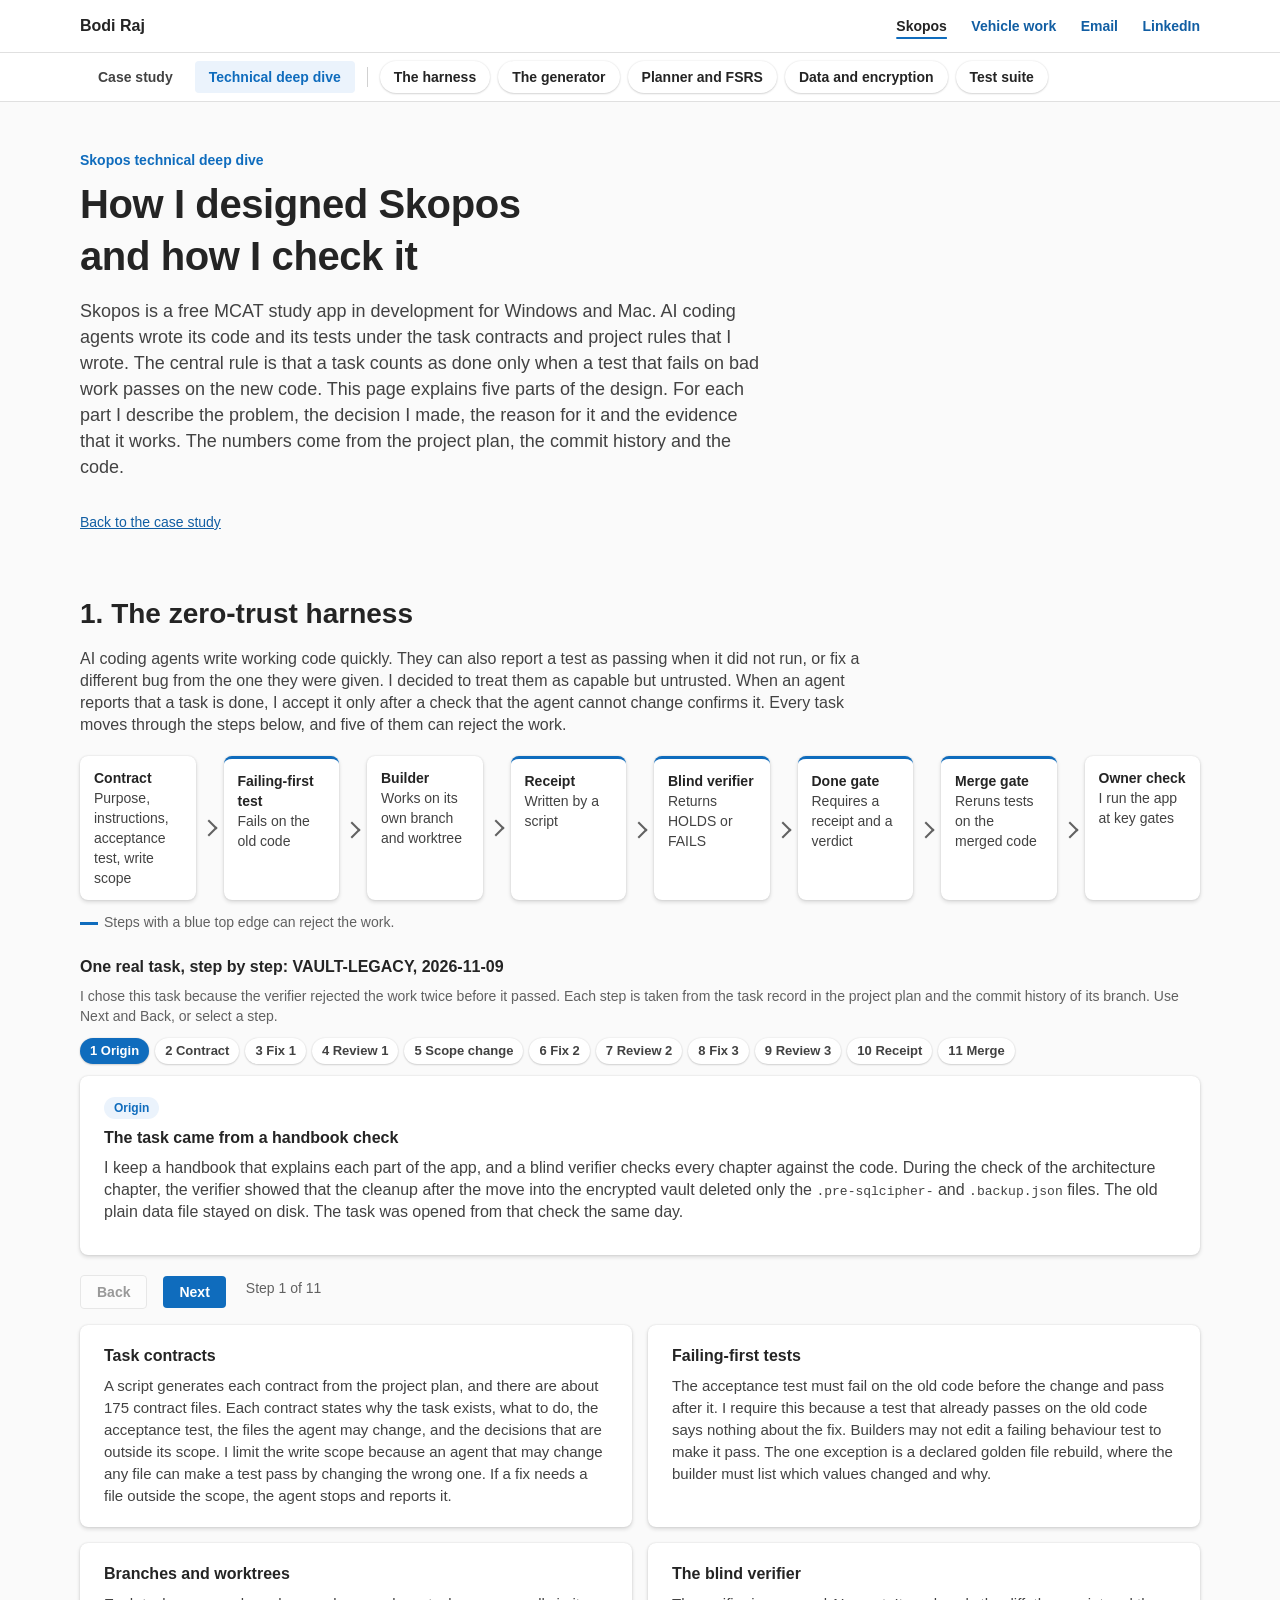
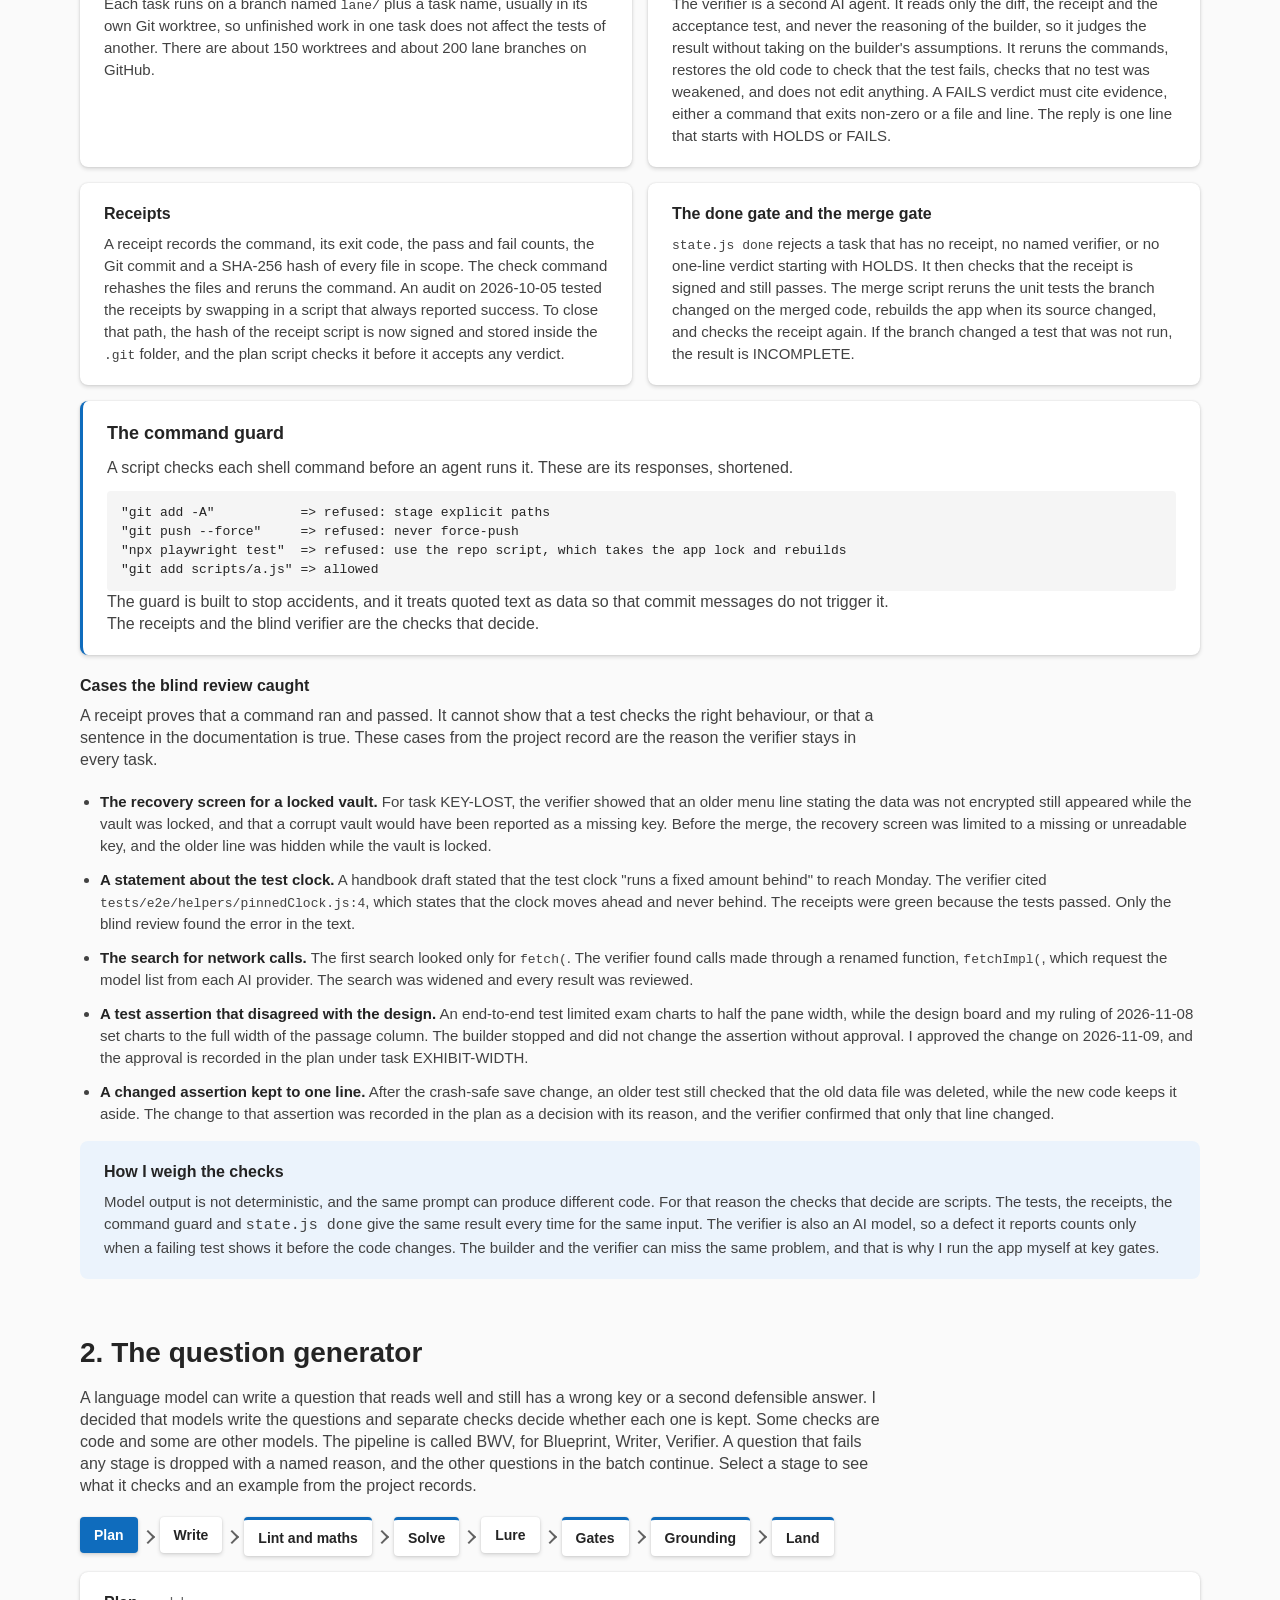
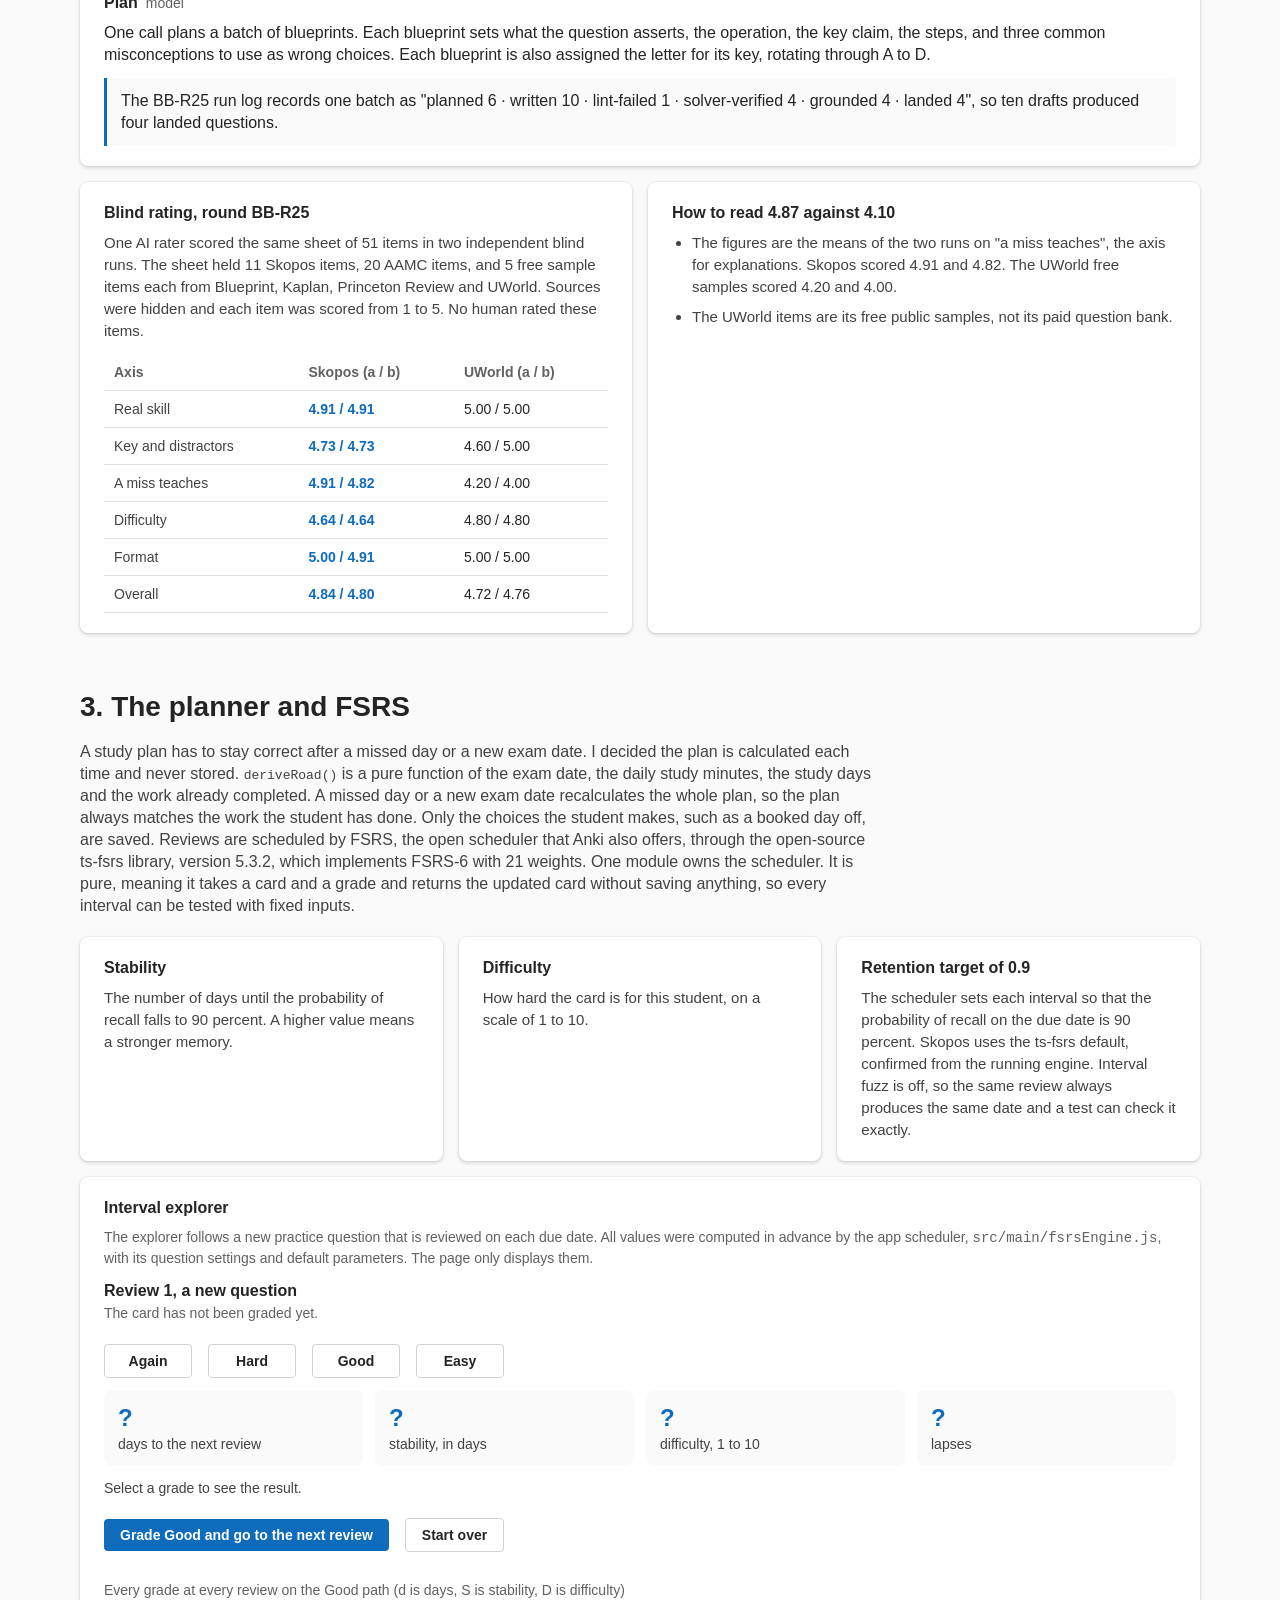
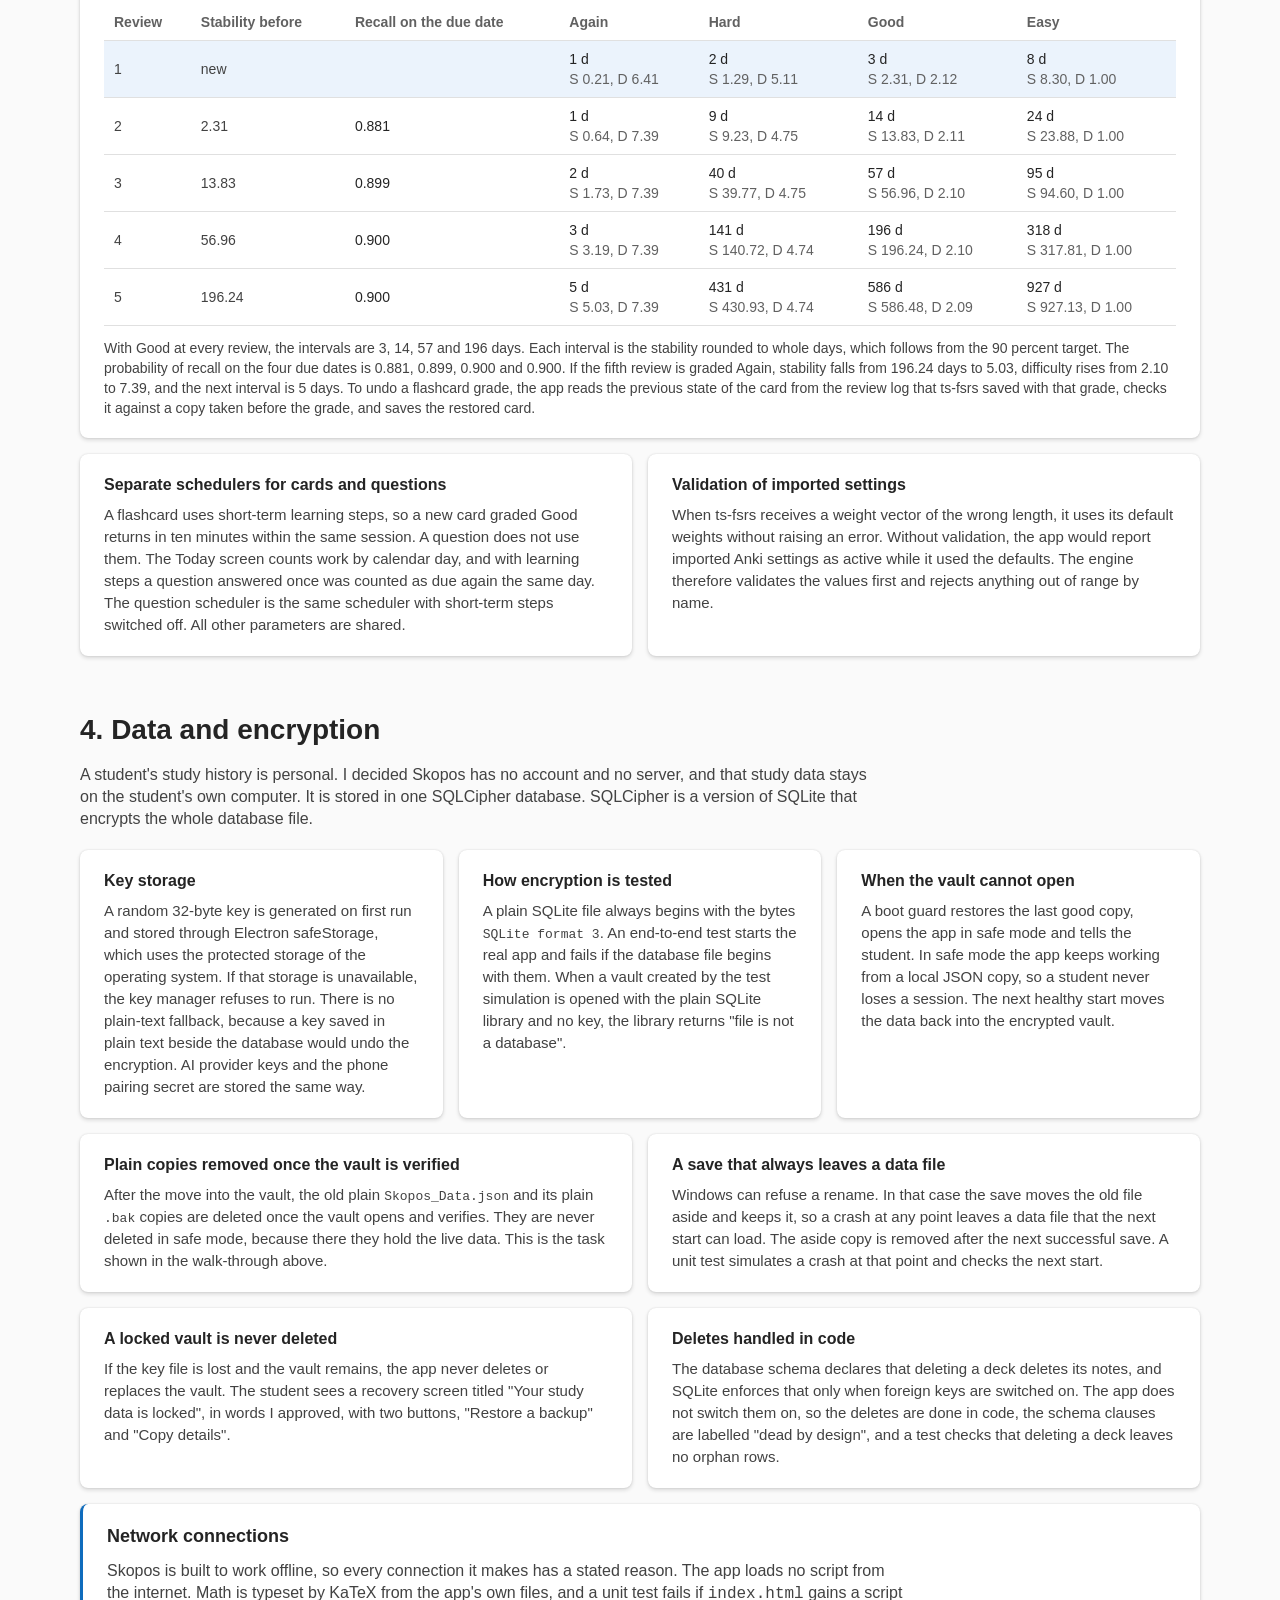
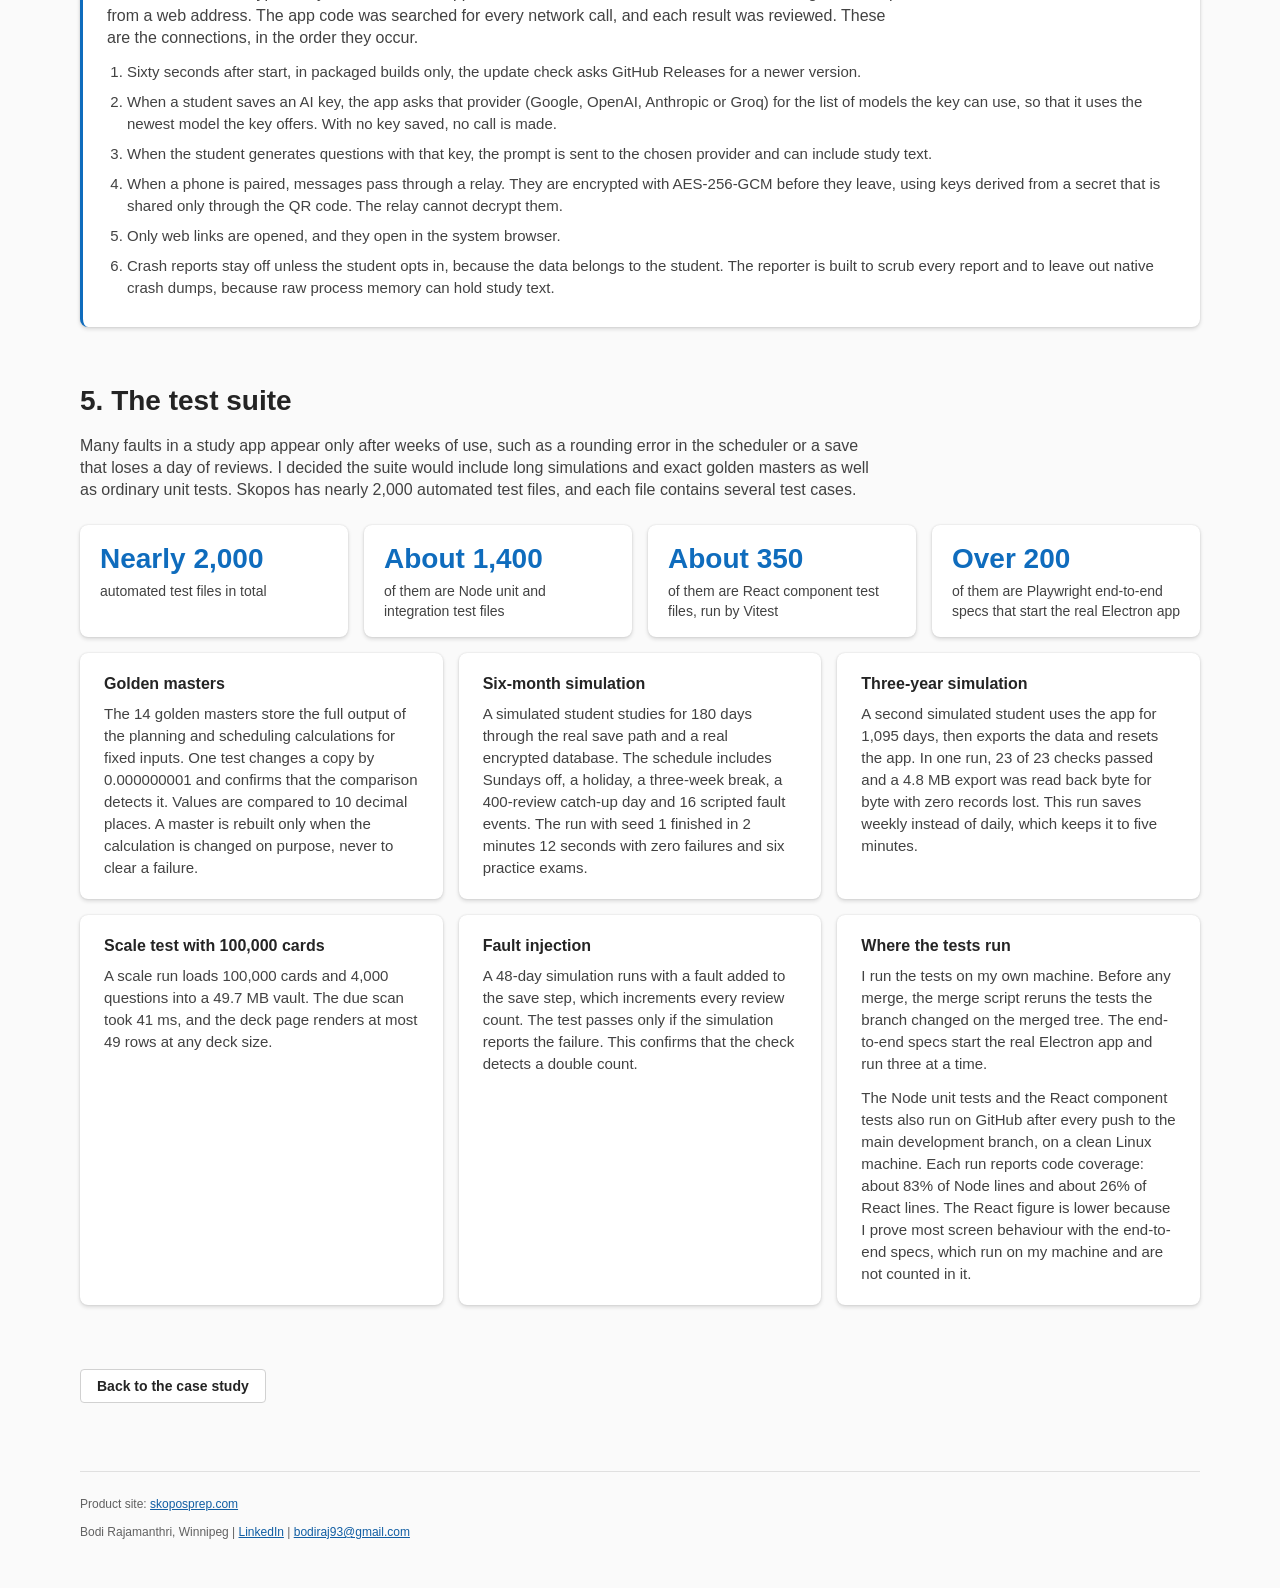
==== skopos-deep-dive.html @ 29f80b33 "Skopos pages: cut volunteered caveats, keep every table number Co-Authored-By: Claude Opus 5.5 <nore" ====
<!DOCTYPE html>
<html lang="en">
<head>
<meta charset="utf-8">
<meta name="viewport" content="width=device-width, initial-scale=1">
<title>Skopos technical deep dive: how I designed and check the harness, generator, scheduling, data and tests | Bodi Raj</title>
<meta name="description" content="How I designed Skopos and how my zero-trust harness checks it: the question generator, FSRS scheduling, encryption and the test suite, with the real numbers.">
<meta property="og:type" content="article">
<meta property="og:url" content="https://bodiraj93.github.io/skopos-deep-dive.html">
<meta property="og:title" content="Skopos deep dive: how I designed it and how I check it">
<meta property="og:description" content="The zero-trust harness, the question generator, FSRS scheduling, encryption and the test suite, with the real numbers.">
<meta property="og:image" content="https://bodiraj93.github.io/og.jpg">
<link rel="canonical" href="https://bodiraj93.github.io/skopos-deep-dive.html">
<link rel="stylesheet" href="site.css?v=8">
<link rel="stylesheet" href="skopos-deep-dive.css?v=1">
</head>
<body>

<header class="top">
  <div class="wrap top-row">
    <a class="name" href="index.html">Bodi Raj</a>
    <nav aria-label="Site">
      <a href="index.html" aria-current="true">Skopos</a>
      <a href="vehicles.html">Vehicle work</a>
      <a href="mailto:bodiraj93@gmail.com">Email</a>
      <a href="https://www.linkedin.com/in/bodi-raj/">LinkedIn</a>
    </nav>
  </div>
</header>
<nav class="secnav" aria-label="Skopos pages and sections">
  <div class="wrap secnav-row"><a class="tab" href="index.html">Case study</a><a class="tab" href="skopos-deep-dive.html" aria-current="page">Technical deep dive</a><span class="sep" aria-hidden="true"></span><a href="#harness">The harness</a><a href="#generator">The generator</a><a href="#scheduler">Planner and FSRS</a><a href="#data">Data and encryption</a><a href="#testing">Test suite</a></div>
</nav>

<main>

<section class="hero wrap">
  <p class="eyebrow">Skopos technical deep dive</p>
  <h1>How I designed Skopos and how I check it</h1>
  <p class="lede">Skopos is a free MCAT study app in development for Windows and Mac. AI coding agents wrote its code and its tests under the task contracts and project rules that I wrote. The central rule is that a task counts as done only when a test that fails on bad work passes on the new code. This page explains five parts of the design. For each part I describe the problem, the decision I made, the reason for it and the evidence that it works. The numbers come from the project plan, the commit history and the code.</p>
  <p class="note"><a href="index.html">Back to the case study</a></p>
</section>

<!-- 1. HARNESS -->
<section class="wrap block" id="harness">
  <h2>1. The zero-trust harness</h2>
  <p class="intro">AI coding agents write working code quickly. They can also report a test as passing when it did not run, or fix a different bug from the one they were given. I decided to treat them as capable but untrusted. When an agent reports that a task is done, I accept it only after a check that the agent cannot change confirms it. Every task moves through the steps below, and five of them can reject the work.</p>

  <ol class="flow" aria-label="The steps of one task">
    <li><b>Contract</b>Purpose, instructions, acceptance test, write scope</li>
    <li class="gate"><b>Failing-first test</b>Fails on the old code</li>
    <li><b>Builder</b>Works on its own branch and worktree</li>
    <li class="gate"><b>Receipt</b>Written by a script</li>
    <li class="gate"><b>Blind verifier</b>Returns HOLDS or FAILS</li>
    <li class="gate"><b>Done gate</b>Requires a receipt and a verdict</li>
    <li class="gate"><b>Merge gate</b>Reruns tests on the merged code</li>
    <li><b>Owner check</b>I run the app at key gates</li>
  </ol>
  <p class="legend"><i aria-hidden="true"></i>Steps with a blue top edge can reject the work.</p>

  <h3>One real task, step by step: VAULT-LEGACY, 2026-11-09</h3>
  <p class="sub">I chose this task because the verifier rejected the work twice before it passed. Each step is taken from the task record in the project plan and the commit history of its branch. Use Next and Back, or select a step.</p>
  <div class="stepper" data-stepper>
    <ol class="walk">
      <li id="walk-1"><span class="tag">Origin</span><h3>The task came from a handbook check</h3><p>I keep a handbook that explains each part of the app, and a blind verifier checks every chapter against the code. During the check of the architecture chapter, the verifier showed that the cleanup after the move into the encrypted vault deleted only the <code>.pre-sqlcipher-</code> and <code>.backup.json</code> files. The old plain data file stayed on disk. The task was opened from that check the same day.</p></li>
      <li id="walk-2"><span class="tag">Contract</span><h3>The contract set the acceptance test and the write scope</h3><p>The acceptance test, as written in the plan, reads as follows.</p><pre class="code">a new unit or e2e test fails on trunk (plain Skopos_Data.json still present after a migrated boot) and passes after the fix ...</pre><p>The rest of the acceptance text requires the citation checks for the two project maps in <code>tests/unit</code> to stay green. The write scope, as recorded, was <code>src/main/main.js</code>, <code>src/main/storageAdapter.js</code>, <code>tests/unit/</code> and two project maps. The instruction also kept one change out of the task with the words "Do not change sandbox settings (a decision for later, record it)."</p></li>
      <li id="walk-3"><span class="tag">Fix 1</span><h3>The builder added a failing-first test and a first fix</h3><p>On the branch <code>lane/vault-legacy</code>, commit <code>7df4c0abe</code> added <code>tests/unit/vaultLegacyPlainJson.test.js</code> and a first fix. The fix deleted the plain data file after the encrypted vault opened and verified, and left safe mode unchanged.</p></li>
      <li id="walk-4"><span class="tag">Review 1</span><h3>The verifier returned FAILS and found more plain copies</h3><p>The verifier reported that "up to 5 plain .bak copies held student text after a verified open", and that "one safe-mode boot pins json for good". The recorded reason was that "plain student data on disk defeats the encryption".</p></li>
      <li id="walk-5"><span class="tag">Scope change</span><h3>The task scope was widened by a recorded decision</h3><p>Commit <code>00610833f</code> recorded the decision in the plan. After the vault is verified readable, the plain <code>.bak</code> copies are removed as well. A profile left on JSON by a safe-mode boot returns to the vault on the next healthy boot.</p></li>
      <li id="walk-6"><span class="tag">Fix 2</span><h3>The second fix moved the cleanup into one function</h3><p>Commit <code>61214dfae</code> added <code>removePlainCopies</code>, which runs only after a verified encrypted open. In safe mode the plain file holds the live data, so the function does not touch it. A profile in safe mode now tries the vault again on the next boot.</p></li>
      <li id="walk-7"><span class="tag">Review 2</span><h3>The verifier returned FAILS a second time</h3><p>The verifier found two problems. Line numbers cited in the project map were out of date after the code moved. On the old code, the tests failed because a function they called did not exist yet. They needed to fail because plain files were left on disk.</p></li>
      <li id="walk-8"><span class="tag">Fix 3</span><h3>The tests were corrected to fail for the right reason</h3><p>Commit <code>3ce478ddf</code> changed the tests to call only helpers that exist on the old code. On the trunk, the core cases now fail on plain student text left on disk. The project map cites the correct lines.</p></li>
      <li id="walk-9"><span class="tag">Review 3</span><h3>The verifier returned HOLDS</h3><p>The verdict stored in the plan begins with this line.</p><pre class="code">HOLDS tests/unit/vaultLegacyPlainJson.test.js 4/4 on branch, 3/4 fail on flow-build on plain student text left on disk</pre><p>The verdict also records a probe the verifier ran. With a wrong key or a corrupt vault, the plain files were kept. With the correct key, only the encrypted vault remained. The sandbox setting was unchanged, as the contract required.</p></li>
      <li id="walk-10"><span class="tag">Receipt</span><h3>The receipt recorded the test run</h3><p>This is an excerpt from <code>.claude/receipts/VAULT-LEGACY.json</code>.</p><pre class="code">"label": "VAULT-LEGACY",
"exitCode": 0,
"durationMs": 9228,
"git": { "branch": "lane/vault-legacy", ... },
"scopeFiles": { "src/main/storageAdapter.js": "3e05f37d145a939a...", ... }</pre><p>The receipt stores the exit code, the commit and a SHA-256 hash of each file in scope. If any of those files changes later, the receipt no longer confirms. The verifier recorded the receipt as confirmed, with 60 tests passing.</p></li>
      <li id="walk-11"><span class="tag">Merge</span><h3>The branch was merged into the trunk</h3><p>Merge commit <code>27c4773eb</code> brought the branch into <code>flow-build</code>. The vault test then stayed in use as a regression check. The receipt for a later task, KEY-LOST, ran it together with the locked-vault test, and 8 of 8 tests passed.</p></li>
    </ol>
  </div>

  <div class="grid two after">
    <article class="card pad"><h3>Task contracts</h3><p>A script generates each contract from the project plan, and there are about 175 contract files. Each contract states why the task exists, what to do, the acceptance test, the files the agent may change, and the decisions that are outside its scope. I limit the write scope because an agent that may change any file can make a test pass by changing the wrong one. If a fix needs a file outside the scope, the agent stops and reports it.</p></article>
    <article class="card pad"><h3>Failing-first tests</h3><p>The acceptance test must fail on the old code before the change and pass after it. I require this because a test that already passes on the old code says nothing about the fix. Builders may not edit a failing behaviour test to make it pass. The one exception is a declared golden file rebuild, where the builder must list which values changed and why.</p></article>
    <article class="card pad"><h3>Branches and worktrees</h3><p>Each task runs on a branch named <code>lane/</code> plus a task name, usually in its own Git worktree, so unfinished work in one task does not affect the tests of another. There are about 150 worktrees and about 200 lane branches on GitHub.</p></article>
    <article class="card pad"><h3>The blind verifier</h3><p>The verifier is a second AI agent. It reads only the diff, the receipt and the acceptance test, and never the reasoning of the builder, so it judges the result without taking on the builder's assumptions. It reruns the commands, restores the old code to check that the test fails, checks that no test was weakened, and does not edit anything. A FAILS verdict must cite evidence, either a command that exits non-zero or a file and line. The reply is one line that starts with HOLDS or FAILS.</p></article>
    <article class="card pad"><h3>Receipts</h3><p>A receipt records the command, its exit code, the pass and fail counts, the Git commit and a SHA-256 hash of every file in scope. The check command rehashes the files and reruns the command. An audit on 2026-10-05 tested the receipts by swapping in a script that always reported success. To close that path, the hash of the receipt script is now signed and stored inside the <code>.git</code> folder, and the plan script checks it before it accepts any verdict.</p></article>
    <article class="card pad"><h3>The done gate and the merge gate</h3><p><code>state.js done</code> rejects a task that has no receipt, no named verifier, or no one-line verdict starting with HOLDS. It then checks that the receipt is signed and still passes. The merge script reruns the unit tests the branch changed on the merged code, rebuilds the app when its source changed, and checks the receipt again. If the branch changed a test that was not run, the result is INCOMPLETE.</p></article>
  </div>

  <article class="card pad feature after">
    <h3>The command guard</h3>
    <p>A script checks each shell command before an agent runs it. These are its responses, shortened.</p>
    <pre class="code">"git add -A"           =&gt; refused: stage explicit paths
"git push --force"     =&gt; refused: never force-push
"npx playwright test"  =&gt; refused: use the repo script, which takes the app lock and rebuilds
"git add scripts/a.js" =&gt; allowed</pre>
    <p>The guard is built to stop accidents, and it treats quoted text as data so that commit messages do not trigger it. The receipts and the blind verifier are the checks that decide.</p>
  </article>

  <h3 class="space">Cases the blind review caught</h3>
  <p class="intro">A receipt proves that a command ran and passed. It cannot show that a test checks the right behaviour, or that a sentence in the documentation is true. These cases from the project record are the reason the verifier stays in every task.</p>
  <ul class="plain catches">
    <li><strong>The recovery screen for a locked vault.</strong> For task KEY-LOST, the verifier showed that an older menu line stating the data was not encrypted still appeared while the vault was locked, and that a corrupt vault would have been reported as a missing key. Before the merge, the recovery screen was limited to a missing or unreadable key, and the older line was hidden while the vault is locked.</li>
    <li><strong>A statement about the test clock.</strong> A handbook draft stated that the test clock "runs a fixed amount behind" to reach Monday. The verifier cited <code>tests/e2e/helpers/pinnedClock.js:4</code>, which states that the clock moves ahead and never behind. The receipts were green because the tests passed. Only the blind review found the error in the text.</li>
    <li><strong>The search for network calls.</strong> The first search looked only for <code>fetch(</code>. The verifier found calls made through a renamed function, <code>fetchImpl(</code>, which request the model list from each AI provider. The search was widened and every result was reviewed.</li>
    <li><strong>A test assertion that disagreed with the design.</strong> An end-to-end test limited exam charts to half the pane width, while the design board and my ruling of 2026-11-08 set charts to the full width of the passage column. The builder stopped and did not change the assertion without approval. I approved the change on 2026-11-09, and the approval is recorded in the plan under task EXHIBIT-WIDTH.</li>
    <li><strong>A changed assertion kept to one line.</strong> After the crash-safe save change, an older test still checked that the old data file was deleted, while the new code keeps it aside. The change to that assertion was recorded in the plan as a decision with its reason, and the verifier confirmed that only that line changed.</li>
  </ul>

  <article class="card pad diff after">
    <h3>How I weigh the checks</h3>
    <p>Model output is not deterministic, and the same prompt can produce different code. For that reason the checks that decide are scripts. The tests, the receipts, the command guard and <code>state.js done</code> give the same result every time for the same input. The verifier is also an AI model, so a defect it reports counts only when a failing test shows it before the code changes. The builder and the verifier can miss the same problem, and that is why I run the app myself at key gates.</p>
  </article>
</section>

<!-- 2. GENERATOR -->
<section class="wrap block" id="generator">
  <h2>2. The question generator</h2>
  <p class="intro">A language model can write a question that reads well and still has a wrong key or a second defensible answer. I decided that models write the questions and separate checks decide whether each one is kept. Some checks are code and some are other models. The pipeline is called BWV, for Blueprint, Writer, Verifier. A question that fails any stage is dropped with a named reason, and the other questions in the batch continue. Select a stage to see what it checks and an example from the project records.</p>

  <ol class="pipe" aria-label="Pipeline stages">
    <li><button type="button" aria-controls="st-plan">Plan</button></li>
    <li><button type="button" aria-controls="st-write">Write</button></li>
    <li><button type="button" class="gate" aria-controls="st-lint">Lint and maths</button></li>
    <li><button type="button" class="gate" aria-controls="st-solve">Solve</button></li>
    <li><button type="button" aria-controls="st-lure">Lure</button></li>
    <li><button type="button" class="gate" aria-controls="st-gates">Gates</button></li>
    <li><button type="button" class="gate" aria-controls="st-ground">Grounding</button></li>
    <li><button type="button" class="gate" aria-controls="st-land">Land</button></li>
  </ol>
  <p class="legend nojs-pipe">The stages in order are Plan, Write, Lint and maths, Solve, Lure, Gates, Grounding and Land. Each stage is described below.</p>

  <div class="panels">
    <article class="card pad panel" id="st-plan"><h3>Plan<span class="kind">model</span></h3><p>One call plans a batch of blueprints. Each blueprint sets what the question asserts, the operation, the key claim, the steps, and three common misconceptions to use as wrong choices. Each blueprint is also assigned the letter for its key, rotating through A to D.</p><div class="eg"><p>The BB-R25 run log records one batch as "planned 6 · written 10 · lint-failed 1 · solver-verified 4 · grounded 4 · landed 4", so ten drafts produced four landed questions.</p></div></article>
    <article class="card pad panel" id="st-write"><h3>Write<span class="kind">model</span></h3><p>One call per blueprint writes the question from a gold example and cites the span of the source that supports the answer. The writer does not write CARS passages. CARS passages are real excerpts, word for word, credited to their authors, and the writer receives the passage as fixed text and writes only the questions. Science passages are written from a real source. They may describe an invented experiment, but they may not state a fact the source does not support.</p><div class="eg"><p>I chose real excerpts after a blind rating on 2026-11-01, because a real excerpt reads as published writing, as AAMC passages do. Every landed CARS passage so far comes from open-access humanities essays in the Open Library of Humanities and PubMed Central.</p></div></article>
    <article class="card pad panel" id="st-lint"><h3>Lint and maths<span class="kind">code</span></h3><p>Code checks each draft for duplicate wrong choices, text the app cannot display, and numeric answers that do not match their formula. For a numeric key, the writer must supply the formula. A small parser evaluates it without <code>eval</code>, using a fixed list of functions and constants. The check rejects any number the question does not give, requires the key to match the computed value at its own significant figures and sign, and requires that no wrong choice also matches.</p><div class="eg"><p>This check is code because a paid judge model detected a wrong key on some runs and missed it on others. Code gives the same answer every time. One key read "approximately 6.66 m/s" where the square root of 44.28 is 6.654. Another gave +8.82 J where the work is negative. On a test item, "6.65 m/s" failed as <code>key_computation_mismatch</code>, and a formula that used 3.1, a number the stem does not give, failed as <code>key_computation_foreign_number</code>.</p></div></article>
    <article class="card pad panel" id="st-solve"><h3>Solve<span class="kind">second model</span></h3><p>A different model answers the question with the source available. It checks for a second defensible answer, two choices that mean the same thing, or a stem that reveals the answer. In strict mode, a solver confidence below 0.75 drops the question.</p><div class="eg"><p>In the BB-R25 batch, 10 drafts were written, 1 failed the lint stage and 4 were verified by the solver. The other drafts did not continue.</p></div></article>
    <article class="card pad panel" id="st-lure"><h3>Lure<span class="kind">small model, measurement only</span></h3><p>A small model answers without the source, to estimate how a less prepared student would answer. The wrong choice it selects is recorded on the question. This stage does not reject questions, except in one catalogue path. Where its answer is used as a gate, it answers twice with the choices rotated, so that its preferred letter does not affect the result.</p></article>
    <article class="card pad panel" id="st-gates"><h3>Gates<span class="kind">code, then judge model</span></h3><p>Code runs a second set of checks, then a judge model scores the question against the item standard. A question that fails is dropped with its reason.</p></article>
    <article class="card pad panel" id="st-ground"><h3>Grounding<span class="kind">code, then verifier model</span></h3><p>Code searches the source for the cited quote. An exact match passes. Otherwise, at least 80 percent of the words of the quote must appear within one window of the source of the same length. A verifier model then rates whether the line supports the answer. Only a full yes passes. If the source also supports a wrong choice, the question fails as <code>distractor_supported</code>. CARS questions may not rely on any fact outside the passage.</p><div class="eg"><p>For CARS, the content words of the key must match one passage sentence at a share of 0.9 or higher. The code records that a threshold of 0.8 failed one real AAMC question and 0.9 failed none, measured on 53 AAMC CARS items.</p></div></article>
    <article class="card pad panel" id="st-land"><h3>Land<span class="kind">code</span></h3><p>The question is saved only at this stage, and its choices are then rotated by a random amount. The key and each "why wrong" note move with their own text. Numeric choices stay in ascending order, as on the exam. A question whose explanation still names the old letter, such as "The answer is C" after the key moved to A, is dropped as <code>letter_mismatch</code>.</p><div class="eg"><p>In a count of 2,109 landed questions, the key was A for 503 (23.9%), B for 573 (27.2%), C for 555 (26.3%) and D for 478 (22.7%).</p></div></article>
  </div>

  <div class="grid two after">
    <article class="card pad">
      <h3>Blind rating, round BB-R25</h3>
      <p class="sub">One AI rater scored the same sheet of 51 items in two independent blind runs. The sheet held 11 Skopos items, 20 AAMC items, and 5 free sample items each from Blueprint, Kaplan, Princeton Review and UWorld. Sources were hidden and each item was scored from 1 to 5. No human rated these items.</p>
      <table class="scores">
        <thead><tr><th scope="col">Axis</th><th scope="col">Skopos (a / b)</th><th scope="col">UWorld (a / b)</th></tr></thead>
        <tbody>
          <tr><th scope="row">Real skill</th><td>4.91 / 4.91</td><td>5.00 / 5.00</td></tr>
          <tr><th scope="row">Key and distractors</th><td>4.73 / 4.73</td><td>4.60 / 5.00</td></tr>
          <tr><th scope="row">A miss teaches</th><td>4.91 / 4.82</td><td>4.20 / 4.00</td></tr>
          <tr><th scope="row">Difficulty</th><td>4.64 / 4.64</td><td>4.80 / 4.80</td></tr>
          <tr><th scope="row">Format</th><td>5.00 / 4.91</td><td>5.00 / 5.00</td></tr>
          <tr><th scope="row">Overall</th><td>4.84 / 4.80</td><td>4.72 / 4.76</td></tr>
        </tbody>
      </table>
    </article>
    <article class="card pad">
      <h3>How to read 4.87 against 4.10</h3>
      <ul class="plain">
        <li>The figures are the means of the two runs on "a miss teaches", the axis for explanations. Skopos scored 4.91 and 4.82. The UWorld free samples scored 4.20 and 4.00.</li>
        <li>The UWorld items are its free public samples, not its paid question bank.</li>
      </ul>
    </article>
  </div>
</section>

<!-- 3. SCHEDULER -->
<section class="wrap block" id="scheduler">
  <h2>3. The planner and FSRS</h2>
  <p class="intro">A study plan has to stay correct after a missed day or a new exam date. I decided the plan is calculated each time and never stored. <code>deriveRoad()</code> is a pure function of the exam date, the daily study minutes, the study days and the work already completed. A missed day or a new exam date recalculates the whole plan, so the plan always matches the work the student has done. Only the choices the student makes, such as a booked day off, are saved. Reviews are scheduled by FSRS, the open scheduler that Anki also offers, through the open-source ts-fsrs library, version 5.3.2, which implements FSRS-6 with 21 weights. One module owns the scheduler. It is pure, meaning it takes a card and a grade and returns the updated card without saving anything, so every interval can be tested with fixed inputs.</p>

  <div class="grid three">
    <article class="card pad"><h3>Stability</h3><p>The number of days until the probability of recall falls to 90 percent. A higher value means a stronger memory.</p></article>
    <article class="card pad"><h3>Difficulty</h3><p>How hard the card is for this student, on a scale of 1 to 10.</p></article>
    <article class="card pad"><h3>Retention target of 0.9</h3><p>The scheduler sets each interval so that the probability of recall on the due date is 90 percent. Skopos uses the ts-fsrs default, confirmed from the running engine. Interval fuzz is off, so the same review always produces the same date and a test can check it exactly.</p></article>
  </div>

  <article class="card pad after" id="fsrs-explorer">
    <h3>Interval explorer</h3>
    <p class="sub">The explorer follows a new practice question that is reviewed on each due date. All values were computed in advance by the app scheduler, <code>src/main/fsrsEngine.js</code>, with its question settings and default parameters. The page only displays them.</p>
    <div class="explorer" aria-live="polite">
      <p><strong data-x="title">Review 1, a new question</strong><br><span class="sub" data-x="state"></span></p>
      <div class="grades" role="group" aria-label="Grade this review">
        <button type="button" class="btn subtle" data-grade="again">Again</button>
        <button type="button" class="btn subtle" data-grade="hard">Hard</button>
        <button type="button" class="btn subtle" data-grade="good">Good</button>
        <button type="button" class="btn subtle" data-grade="easy">Easy</button>
      </div>
      <ul class="readout">
        <li><strong data-x="days">?</strong>days to the next review</li>
        <li><strong data-x="stab">?</strong>stability, in days</li>
        <li><strong data-x="diff">?</strong>difficulty, 1 to 10</li>
        <li><strong data-x="lapses">?</strong>lapses</li>
      </ul>
      <p class="note" data-x="note">Select a grade to see the result.</p>
      <div class="controls">
        <button type="button" class="btn" data-act="next">Grade Good and go to the next review</button>
        <button type="button" class="btn subtle" data-act="reset">Start over</button>
      </div>
    </div>
    <div class="scroll space">
      <table class="scores walktable">
        <caption class="sub" style="text-align:left;caption-side:top;padding-bottom:4px">Every grade at every review on the Good path (d is days, S is stability, D is difficulty)</caption>
        <thead><tr><th scope="col">Review</th><th scope="col">Stability before</th><th scope="col">Recall on the due date</th><th scope="col">Again</th><th scope="col">Hard</th><th scope="col">Good</th><th scope="col">Easy</th></tr></thead>
        <tbody>
<tr><th scope="row">1</th><td>new</td><td></td><td>1 d<br><span class="sub">S 0.21, D 6.41</span></td><td>2 d<br><span class="sub">S 1.29, D 5.11</span></td><td>3 d<br><span class="sub">S 2.31, D 2.12</span></td><td>8 d<br><span class="sub">S 8.30, D 1.00</span></td></tr>
<tr><th scope="row">2</th><td>2.31</td><td>0.881</td><td>1 d<br><span class="sub">S 0.64, D 7.39</span></td><td>9 d<br><span class="sub">S 9.23, D 4.75</span></td><td>14 d<br><span class="sub">S 13.83, D 2.11</span></td><td>24 d<br><span class="sub">S 23.88, D 1.00</span></td></tr>
<tr><th scope="row">3</th><td>13.83</td><td>0.899</td><td>2 d<br><span class="sub">S 1.73, D 7.39</span></td><td>40 d<br><span class="sub">S 39.77, D 4.75</span></td><td>57 d<br><span class="sub">S 56.96, D 2.10</span></td><td>95 d<br><span class="sub">S 94.60, D 1.00</span></td></tr>
<tr><th scope="row">4</th><td>56.96</td><td>0.900</td><td>3 d<br><span class="sub">S 3.19, D 7.39</span></td><td>141 d<br><span class="sub">S 140.72, D 4.74</span></td><td>196 d<br><span class="sub">S 196.24, D 2.10</span></td><td>318 d<br><span class="sub">S 317.81, D 1.00</span></td></tr>
<tr><th scope="row">5</th><td>196.24</td><td>0.900</td><td>5 d<br><span class="sub">S 5.03, D 7.39</span></td><td>431 d<br><span class="sub">S 430.93, D 4.74</span></td><td>586 d<br><span class="sub">S 586.48, D 2.09</span></td><td>927 d<br><span class="sub">S 927.13, D 1.00</span></td></tr>
        </tbody>
      </table>
    </div>
    <p class="note">With Good at every review, the intervals are 3, 14, 57 and 196 days. Each interval is the stability rounded to whole days, which follows from the 90 percent target. The probability of recall on the four due dates is 0.881, 0.899, 0.900 and 0.900. If the fifth review is graded Again, stability falls from 196.24 days to 5.03, difficulty rises from 2.10 to 7.39, and the next interval is 5 days. To undo a flashcard grade, the app reads the previous state of the card from the review log that ts-fsrs saved with that grade, checks it against a copy taken before the grade, and saves the restored card.</p>
  </article>
  <script type="application/json" id="fsrs-data">[{"review":1,"before":{"stability":0,"difficulty":0,"reps":0,"retrievability":null},"out":{"again":{"stability":0.21,"difficulty":6.41,"days":1,"lapses":0},"hard":{"stability":1.29,"difficulty":5.11,"days":2,"lapses":0},"good":{"stability":2.31,"difficulty":2.12,"days":3,"lapses":0},"easy":{"stability":8.3,"difficulty":1,"days":8,"lapses":0}}},{"review":2,"before":{"stability":2.31,"difficulty":2.12,"reps":1,"retrievability":0.881},"out":{"again":{"stability":0.64,"difficulty":7.39,"days":1,"lapses":1},"hard":{"stability":9.23,"difficulty":4.75,"days":9,"lapses":0},"good":{"stability":13.83,"difficulty":2.11,"days":14,"lapses":0},"easy":{"stability":23.88,"difficulty":1,"days":24,"lapses":0}}},{"review":3,"before":{"stability":13.83,"difficulty":2.11,"reps":2,"retrievability":0.899},"out":{"again":{"stability":1.73,"difficulty":7.39,"days":2,"lapses":1},"hard":{"stability":39.77,"difficulty":4.75,"days":40,"lapses":0},"good":{"stability":56.96,"difficulty":2.1,"days":57,"lapses":0},"easy":{"stability":94.6,"difficulty":1,"days":95,"lapses":0}}},{"review":4,"before":{"stability":56.96,"difficulty":2.1,"reps":3,"retrievability":0.9},"out":{"again":{"stability":3.19,"difficulty":7.39,"days":3,"lapses":1},"hard":{"stability":140.72,"difficulty":4.74,"days":141,"lapses":0},"good":{"stability":196.24,"difficulty":2.1,"days":196,"lapses":0},"easy":{"stability":317.81,"difficulty":1,"days":318,"lapses":0}}},{"review":5,"before":{"stability":196.24,"difficulty":2.1,"reps":4,"retrievability":0.9},"out":{"again":{"stability":5.03,"difficulty":7.39,"days":5,"lapses":1},"hard":{"stability":430.93,"difficulty":4.74,"days":431,"lapses":0},"good":{"stability":586.48,"difficulty":2.09,"days":586,"lapses":0},"easy":{"stability":927.13,"difficulty":1,"days":927,"lapses":0}}}]</script>

  <div class="grid two after">
    <article class="card pad"><h3>Separate schedulers for cards and questions</h3><p>A flashcard uses short-term learning steps, so a new card graded Good returns in ten minutes within the same session. A question does not use them. The Today screen counts work by calendar day, and with learning steps a question answered once was counted as due again the same day. The question scheduler is the same scheduler with short-term steps switched off. All other parameters are shared.</p></article>
    <article class="card pad"><h3>Validation of imported settings</h3><p>When ts-fsrs receives a weight vector of the wrong length, it uses its default weights without raising an error. Without validation, the app would report imported Anki settings as active while it used the defaults. The engine therefore validates the values first and rejects anything out of range by name.</p></article>
  </div>
</section>

<!-- 4. DATA -->
<section class="wrap block" id="data">
  <h2>4. Data and encryption</h2>
  <p class="intro">A student's study history is personal. I decided Skopos has no account and no server, and that study data stays on the student's own computer. It is stored in one SQLCipher database. SQLCipher is a version of SQLite that encrypts the whole database file.</p>
  <div class="grid three">
    <article class="card pad"><h3>Key storage</h3><p>A random 32-byte key is generated on first run and stored through Electron safeStorage, which uses the protected storage of the operating system. If that storage is unavailable, the key manager refuses to run. There is no plain-text fallback, because a key saved in plain text beside the database would undo the encryption. AI provider keys and the phone pairing secret are stored the same way.</p></article>
    <article class="card pad"><h3>How encryption is tested</h3><p>A plain SQLite file always begins with the bytes <code>SQLite format 3</code>. An end-to-end test starts the real app and fails if the database file begins with them. When a vault created by the test simulation is opened with the plain SQLite library and no key, the library returns "file is not a database".</p></article>
    <article class="card pad"><h3>When the vault cannot open</h3><p>A boot guard restores the last good copy, opens the app in safe mode and tells the student. In safe mode the app keeps working from a local JSON copy, so a student never loses a session. The next healthy start moves the data back into the encrypted vault.</p></article>
  </div>

  <div class="grid two after">
    <article class="card pad"><h3>Plain copies removed once the vault is verified</h3><p>After the move into the vault, the old plain <code>Skopos_Data.json</code> and its plain <code>.bak</code> copies are deleted once the vault opens and verifies. They are never deleted in safe mode, because there they hold the live data. This is the task shown in the walk-through above.</p></article>
    <article class="card pad"><h3>A save that always leaves a data file</h3><p>Windows can refuse a rename. In that case the save moves the old file aside and keeps it, so a crash at any point leaves a data file that the next start can load. The aside copy is removed after the next successful save. A unit test simulates a crash at that point and checks the next start.</p></article>
    <article class="card pad"><h3>A locked vault is never deleted</h3><p>If the key file is lost and the vault remains, the app never deletes or replaces the vault. The student sees a recovery screen titled "Your study data is locked", in words I approved, with two buttons, "Restore a backup" and "Copy details".</p></article>
    <article class="card pad"><h3>Deletes handled in code</h3><p>The database schema declares that deleting a deck deletes its notes, and SQLite enforces that only when foreign keys are switched on. The app does not switch them on, so the deletes are done in code, the schema clauses are labelled "dead by design", and a test checks that deleting a deck leaves no orphan rows.</p></article>
  </div>

  <article class="card pad feature after">
    <h3>Network connections</h3>
    <p>Skopos is built to work offline, so every connection it makes has a stated reason. The app loads no script from the internet. Math is typeset by KaTeX from the app's own files, and a unit test fails if <code>index.html</code> gains a script from a web address. The app code was searched for every network call, and each result was reviewed. These are the connections, in the order they occur.</p>
    <ol class="plain">
      <li>Sixty seconds after start, in packaged builds only, the update check asks GitHub Releases for a newer version.</li>
      <li>When a student saves an AI key, the app asks that provider (Google, OpenAI, Anthropic or Groq) for the list of models the key can use, so that it uses the newest model the key offers. With no key saved, no call is made.</li>
      <li>When the student generates questions with that key, the prompt is sent to the chosen provider and can include study text.</li>
      <li>When a phone is paired, messages pass through a relay. They are encrypted with AES-256-GCM before they leave, using keys derived from a secret that is shared only through the QR code. The relay cannot decrypt them.</li>
      <li>Only web links are opened, and they open in the system browser.</li>
      <li>Crash reports stay off unless the student opts in, because the data belongs to the student. The reporter is built to scrub every report and to leave out native crash dumps, because raw process memory can hold study text.</li>
    </ol>
  </article>
</section>

<!-- 5. TESTING -->
<section class="wrap block" id="testing">
  <h2>5. The test suite</h2>
  <p class="intro">Many faults in a study app appear only after weeks of use, such as a rounding error in the scheduler or a save that loses a day of reviews. I decided the suite would include long simulations and exact golden masters as well as ordinary unit tests. Skopos has nearly 2,000 automated test files, and each file contains several test cases.</p>
  <ul class="facts" aria-label="Test files">
    <li><strong>Nearly 2,000</strong><span>automated test files in total</span></li>
    <li><strong>About 1,400</strong><span>of them are Node unit and integration test files</span></li>
    <li><strong>About 350</strong><span>of them are React component test files, run by Vitest</span></li>
    <li><strong>Over 200</strong><span>of them are Playwright end-to-end specs that start the real Electron app</span></li>
  </ul>
  <div class="grid three after">
    <article class="card pad"><h3>Golden masters</h3><p>The 14 golden masters store the full output of the planning and scheduling calculations for fixed inputs. One test changes a copy by 0.000000001 and confirms that the comparison detects it. Values are compared to 10 decimal places. A master is rebuilt only when the calculation is changed on purpose, never to clear a failure.</p></article>
    <article class="card pad"><h3>Six-month simulation</h3><p>A simulated student studies for 180 days through the real save path and a real encrypted database. The schedule includes Sundays off, a holiday, a three-week break, a 400-review catch-up day and 16 scripted fault events. The run with seed 1 finished in 2 minutes 12 seconds with zero failures and six practice exams.</p></article>
    <article class="card pad"><h3>Three-year simulation</h3><p>A second simulated student uses the app for 1,095 days, then exports the data and resets the app. In one run, 23 of 23 checks passed and a 4.8 MB export was read back byte for byte with zero records lost. This run saves weekly instead of daily, which keeps it to five minutes.</p></article>
    <article class="card pad"><h3>Scale test with 100,000 cards</h3><p>A scale run loads 100,000 cards and 4,000 questions into a 49.7 MB vault. The due scan took 41 ms, and the deck page renders at most 49 rows at any deck size.</p></article>
    <article class="card pad"><h3>Fault injection</h3><p>A 48-day simulation runs with a fault added to the save step, which increments every review count. The test passes only if the simulation reports the failure. This confirms that the check detects a double count.</p></article>
    <article class="card pad"><h3>Where the tests run</h3><p>I run the tests on my own machine. Before any merge, the merge script reruns the tests the branch changed on the merged tree. The end-to-end specs start the real Electron app and run three at a time.</p><p>The Node unit tests and the React component tests also run on GitHub after every push to the main development branch, on a clean Linux machine. Each run reports code coverage: about 83% of Node lines and about 26% of React lines. The React figure is lower because I prove most screen behaviour with the end-to-end specs, which run on my machine and are not counted in it.</p></article>
  </div>
</section>




<section class="wrap block contact">
  <p><a class="btn subtle" href="index.html">Back to the case study</a></p>
</section>

</main>

<footer class="wrap foot"><p>Product site: <a href="https://skoposprep.com">skoposprep.com</a></p><p>Bodi Rajamanthri, Winnipeg | <a href="https://www.linkedin.com/in/bodi-raj/">LinkedIn</a> | <a href="mailto:bodiraj93@gmail.com">bodiraj93@gmail.com</a></p></footer>

<script>
(function () {
  'use strict';
  document.documentElement.classList.add('js');

  // 1. Harness walk-through: one step at a time, Back and Next, or a step pill.
  var stepper = document.querySelector('[data-stepper]');
  if (stepper) {
    var steps = Array.prototype.slice.call(stepper.querySelectorAll('.walk > li'));
    var at = 0;
    var dots = document.createElement('ol');
    dots.className = 'dots';
    dots.setAttribute('aria-label', 'Steps');
    steps.forEach(function (li, i) {
      var b = document.createElement('button');
      b.type = 'button';
      b.textContent = (i + 1) + ' ' + li.querySelector('.tag').textContent;
      b.addEventListener('click', function () { show(i, true); });
      var item = document.createElement('li');
      item.appendChild(b);
      dots.appendChild(item);
    });
    var controls = document.createElement('div');
    controls.className = 'controls';
    controls.innerHTML = '<button type="button" class="btn subtle" data-go="-1">Back</button><button type="button" class="btn" data-go="1">Next</button><span class="count" aria-live="polite"></span>';
    stepper.insertBefore(dots, stepper.firstChild);
    stepper.appendChild(controls);
    var back = controls.querySelector('[data-go="-1"]');
    var next = controls.querySelector('[data-go="1"]');
    var count = controls.querySelector('.count');
    back.addEventListener('click', function () { show(at - 1, true); });
    next.addEventListener('click', function () { show(at + 1, true); });
    function show(i, focus) {
      at = Math.min(Math.max(i, 0), steps.length - 1);
      steps.forEach(function (li, j) { li.hidden = j !== at; });
      Array.prototype.forEach.call(dots.querySelectorAll('button'), function (b, j) {
        if (j === at) b.setAttribute('aria-current', 'step'); else b.removeAttribute('aria-current');
      });
      back.disabled = at === 0;
      next.disabled = at === steps.length - 1;
      count.textContent = 'Step ' + (at + 1) + ' of ' + steps.length;
      if (focus) { var h = steps[at].querySelector('h3'); h.tabIndex = -1; h.focus({ preventScroll: true }); }
    }
    show(at, false);
  }

  // 2. FSRS explorer: numbers from the app scheduler, embedded as JSON (no maths here).
  var box = document.getElementById('fsrs-explorer');
  var data = JSON.parse(document.getElementById('fsrs-data').textContent);
  if (box && data.length) {
    var x = function (k) { return box.querySelector('[data-x="' + k + '"]'); };
    var rows = box.querySelectorAll('.walktable tbody tr');
    var GRADE = { again: 'Again', hard: 'Hard', good: 'Good', easy: 'Easy' };
    var k = 0;
    var picked = null;
    var fmt = function (n) { return n.toFixed(2); };
    function render() {
      var s = data[k];
      x('title').textContent = k === 0 ? 'Review 1, a new question' : 'Review ' + (k + 1) + ', on its due date';
      x('state').textContent = k === 0 ? 'The card has not been graded yet.'
        : 'Now: stability ' + fmt(s.before.stability) + ' days, difficulty ' + fmt(s.before.difficulty) + ', chance of recall today ' + s.before.retrievability.toFixed(3) + '.';
      Array.prototype.forEach.call(box.querySelectorAll('[data-grade]'), function (b) { b.setAttribute('aria-pressed', String(b.dataset.grade === picked)); });
      Array.prototype.forEach.call(rows, function (r, i) { r.classList.toggle('on', i === k); });
      var o = picked && s.out[picked];
      x('days').textContent = o ? o.days : '?';
      x('stab').textContent = o ? fmt(o.stability) : '?';
      x('diff').textContent = o ? fmt(o.difficulty) : '?';
      x('lapses').textContent = o ? o.lapses : '?';
      x('note').textContent = !o ? 'Select a grade to see the result.'
        : GRADE[picked] + ' brings it back in ' + o.days + (o.days === 1 ? ' day.' : ' days.')
          + (k > 0 ? ' Stability goes from ' + fmt(s.before.stability) + ' to ' + fmt(o.stability) + ' days.' : '');
      box.querySelector('[data-act="next"]').disabled = k === data.length - 1;
    }
    box.addEventListener('click', function (e) {
      var g = e.target.closest('[data-grade]');
      var a = e.target.closest('[data-act]');
      if (g) picked = g.dataset.grade;
      if (a && a.dataset.act === 'next') { k = Math.min(k + 1, data.length - 1); picked = null; }
      if (a && a.dataset.act === 'reset') { k = 0; picked = null; }
      if (g || a) render();
    });
    render();
  }

  // 3. Pipeline: one stage panel open at a time.
  var pipe = document.querySelector('.pipe');
  if (pipe) {
    var buttons = Array.prototype.slice.call(pipe.querySelectorAll('button'));
    var open = function (id) {
      buttons.forEach(function (b) {
        var on = b.getAttribute('aria-controls') === id;
        b.setAttribute('aria-expanded', String(on));
        document.getElementById(b.getAttribute('aria-controls')).hidden = !on;
      });
    };
    buttons.forEach(function (b) { b.addEventListener('click', function () { open(b.getAttribute('aria-controls')); }); });
    open('st-plan');
  }
})();
</script>
<script>
// Section menu: mark the section on screen. Links work without this.
(function () {
  var links = Array.prototype.slice.call(document.querySelectorAll('.secnav a[href^="#"]'));
  if (!links.length || !('IntersectionObserver' in window)) return;
  var row = links[0].parentNode, on = null;
  var secs = links.map(function (a) { return document.getElementById(a.hash.slice(1)); });
  function update() {
    var pick = null;
    secs.forEach(function (s, i) { if (s.getBoundingClientRect().top <= innerHeight / 2) pick = links[i]; });
    if (pick === on) return;
    if (on) on.removeAttribute('aria-current');
    on = pick;
    if (!on) return;
    on.setAttribute('aria-current', 'true');
    var r = row.getBoundingClientRect(), b = on.getBoundingClientRect();
    if (b.left < r.left || b.right > r.right) row.scrollLeft += b.left - r.left - (r.width - b.width) / 2;
  }
  var io = new IntersectionObserver(update, { rootMargin: '0px 0px -50% 0px' });
  secs.forEach(function (s) { io.observe(s); });
})();
</script>
</body>
</html>
---- site.css ----
/* Fluent 2 tokens (values from microsoft/fluentui packages/tokens) */
:root {
  --bg1: #ffffff; --bg2: #fafafa; --bg3: #f5f5f5;
  --fg1: #242424; --fg2: #424242; --fg3: #616161;
  --stroke1: #d1d1d1; --stroke2: #e0e0e0;
  --brand: #0f6cbd; --brand-hover: #115ea3; --brand-bg2: #ebf3fc; --brand-fg: #0f6cbd; --link: #115ea3;
  --focus: #000000;
  --sh-a: rgba(0,0,0,.12); --sh-k: rgba(0,0,0,.14);
  --shadow4: 0 0 2px var(--sh-a), 0 2px 4px var(--sh-k);
  --shadow8: 0 0 2px var(--sh-a), 0 4px 8px var(--sh-k);
  --shadow64: 0 0 8px var(--sh-a), 0 32px 64px var(--sh-k);
  --r-m: 4px; --r-xl: 8px; --r-2xl: 12px;
  --font: "Segoe UI Variable Text", "Segoe UI", "Segoe UI Web (West European)", -apple-system, BlinkMacSystemFont, Roboto, "Helvetica Neue", sans-serif;
  --display: "Segoe UI Variable Display", "Segoe UI", -apple-system, BlinkMacSystemFont, Roboto, sans-serif;
}
@media (prefers-color-scheme: dark) {
  :root {
    --bg1: #292929; --bg2: #1f1f1f; --bg3: #141414;
    --fg1: #ffffff; --fg2: #d6d6d6; --fg3: #adadad;
    --stroke1: #666666; --stroke2: #525252;
    --brand: #115ea3; --brand-hover: #0f6cbd; --brand-bg2: #082338; --brand-fg: #479ef5; --link: #479ef5;
    --focus: #ffffff; --sh-a: rgba(0,0,0,.24); --sh-k: rgba(0,0,0,.28);
  }
}

* { box-sizing: border-box; }
html { -webkit-text-size-adjust: 100%; }
body { margin: 0; background: var(--bg2); color: var(--fg1); font: 400 16px/22px var(--font); }
a { color: var(--link); }
:focus-visible { outline: 2px solid var(--focus); outline-offset: 2px; border-radius: var(--r-m); }
.wrap { width: min(1120px, 100% - 48px); margin-inline: auto; }

.top { position: sticky; top: 0; z-index: 5; background: color-mix(in srgb, var(--bg1) 88%, transparent); backdrop-filter: blur(12px); border-bottom: 1px solid var(--stroke2); }
.top-row { display: flex; align-items: center; justify-content: space-between; height: 52px; }
.name { font: 600 16px/22px var(--font); color: var(--fg1); text-decoration: none; }
.top nav a { margin-left: 20px; font: 600 14px/20px var(--font); text-decoration: none; }
.top nav a:hover { text-decoration: underline; }

.hero { padding: 48px 0 8px; }
.eyebrow { margin: 0 0 8px; font: 600 14px/20px var(--font); color: var(--brand-fg); }
h1 { margin: 0; max-width: 22ch; font: 600 40px/52px var(--display); letter-spacing: -0.01em; }
.lede { max-width: 68ch; margin: 16px 0 32px; color: var(--fg2); font: 400 18px/26px var(--font); }
h2 { margin: 0 0 16px; font: 600 28px/36px var(--display); }
h3 { margin: 0 0 8px; font: 600 16px/22px var(--font); }
p { margin: 0 0 12px; }
.sub { color: var(--fg3); font-size: 14px; line-height: 20px; }
.note { margin: 12px 0 0; color: var(--fg2); font-size: 14px; line-height: 20px; }

.card { background: var(--bg1); border-radius: var(--r-xl); box-shadow: var(--shadow4); }
.pad { padding: 20px 24px; }
.pad p:last-child { margin-bottom: 0; }

.video { margin: 0; overflow: hidden; }
.video video { display: block; width: 100%; height: auto; aspect-ratio: 16 / 9; background: var(--bg3); }
.video figcaption { padding: 10px 16px; font-size: 14px; line-height: 20px; color: var(--fg3); }

.facts { list-style: none; padding: 0; margin: 24px 0 0; display: grid; grid-template-columns: repeat(4, 1fr); gap: 16px; }
.facts li { background: var(--bg1); border-radius: var(--r-xl); box-shadow: var(--shadow4); padding: 16px 20px; }
.facts strong { display: block; font: 600 28px/36px var(--display); color: var(--brand-fg); }
.facts span { display: block; margin-top: 4px; font-size: 14px; line-height: 20px; color: var(--fg2); }

.block { padding: 56px 0 0; }
.grid { display: grid; gap: 16px; }
.grid.three { grid-template-columns: repeat(3, 1fr); }
.grid.two { grid-template-columns: repeat(2, 1fr); }
.grid.after { margin-top: 16px; }
.grid p { color: var(--fg2); font-size: 15px; line-height: 22px; }

.gallery { display: grid; grid-template-columns: repeat(2, 1fr); gap: 16px; }
.shot { margin: 0; background: var(--bg1); border-radius: var(--r-xl); box-shadow: var(--shadow4); overflow: hidden; transition: box-shadow .15s; }
.shot:hover { box-shadow: var(--shadow8); }
.shot button { all: unset; display: block; width: 100%; cursor: zoom-in; }
.shot button:focus-visible { outline: 2px solid var(--focus); outline-offset: -2px; }
.shot img { display: block; width: 100%; height: auto; border-bottom: 1px solid var(--stroke2); }
.shot figcaption { padding: 12px 16px; font-size: 14px; line-height: 20px; color: var(--fg2); }
.shot figcaption b { display: block; color: var(--fg1); font-weight: 600; }
.shot.wide { grid-column: 1 / -1; }

.timeline { list-style: none; margin: 0; padding: 0; display: grid; grid-template-columns: repeat(5, 1fr); gap: 16px; counter-reset: t; }
.timeline li { position: relative; padding: 20px 20px 20px; background: var(--bg1); border-radius: var(--r-xl); box-shadow: var(--shadow4); border-top: 3px solid var(--brand); }
.timeline .when { display: block; margin-bottom: 6px; font: 600 12px/16px var(--font); color: var(--brand-fg); text-transform: uppercase; letter-spacing: .04em; }
.timeline p { margin: 0; color: var(--fg2); font-size: 14px; line-height: 20px; }

.scores { width: 100%; border-collapse: collapse; font-size: 14px; line-height: 20px; margin-top: 8px; }
.scores th, .scores td { padding: 8px 10px; text-align: left; border-bottom: 1px solid var(--stroke2); }
.scores thead th { color: var(--fg3); font-weight: 600; }
.scores tbody th { font-weight: 400; color: var(--fg2); }
.scores td { font-variant-numeric: tabular-nums; }
.scores:not(.compare) td:nth-child(2) { font-weight: 600; color: var(--brand-fg); }
.scores.compare td:first-of-type, .scores.compare tbody th { white-space: nowrap; }
.scores.compare tbody tr:last-child { background: var(--brand-bg2); }
.scores.compare tbody tr:last-child th, .scores.compare tbody tr:last-child td { font-weight: 600; color: var(--fg1); }
.plain { margin: 0; padding-left: 20px; color: var(--fg2); font-size: 15px; line-height: 22px; }
.plain li { margin-bottom: 8px; }
.plain strong { color: var(--fg1); }
.gap { margin-top: 20px; }

.role p { color: var(--fg2); }
.role strong { color: var(--fg1); }

.contact { padding-bottom: 24px; }
.btn { display: inline-block; margin: 8px 8px 0 0; padding: 6px 16px; min-height: 32px; border-radius: var(--r-m); background: var(--brand); color: #fff; font: 600 14px/20px var(--font); text-decoration: none; }
.btn:hover { background: var(--brand-hover); }
.btn.subtle { background: var(--bg1); color: var(--fg1); border: 1px solid var(--stroke1); }
.btn.subtle:hover { background: var(--bg3); }

.foot { padding: 24px 0 40px; border-top: 1px solid var(--stroke2); margin-top: 32px; color: var(--fg3); font-size: 12px; line-height: 16px; }

dialog { padding: 0; border: 0; border-radius: var(--r-2xl); box-shadow: var(--shadow64); background: var(--bg1); color: var(--fg1); max-width: min(96vw, 1600px); }
dialog::backdrop { background: rgba(0,0,0,.6); }
dialog img { display: block; max-width: 100%; max-height: 82vh; height: auto; }
dialog .cap { margin: 0; padding: 12px 16px; font-size: 14px; color: var(--fg2); }
dialog .close { position: absolute; top: 8px; right: 8px; padding: 4px 12px; border-radius: var(--r-m); border: 1px solid var(--stroke1); background: var(--bg1); color: var(--fg1); font: 600 14px/20px var(--font); cursor: pointer; }

@media (max-width: 960px) {
  .facts, .grid.three { grid-template-columns: repeat(2, 1fr); }
  .timeline { grid-template-columns: 1fr; }
}
@media (max-width: 640px) {
  .facts, .grid.three, .grid.two, .gallery { grid-template-columns: 1fr; }
  h1 { font-size: 32px; line-height: 40px; }
  .shot.wide { grid-column: auto; }
}
@media (prefers-reduced-motion: reduce) { * { transition: none !important; } }
.feature { border-left: 3px solid var(--brand); }
.feature p { color: var(--fg2); max-width: 90ch; }
.intro { max-width: 90ch; color: var(--fg2); margin-bottom: 20px; }
.steps { list-style: none; margin: 0; padding: 0; display: grid; grid-template-columns: repeat(4, 1fr); gap: 16px; counter-reset: s; }
.steps.seven { grid-template-columns: repeat(4, 1fr); }
.steps li { counter-increment: s; background: var(--bg1); border-radius: var(--r-xl); box-shadow: var(--shadow4); padding: 20px; }
.steps li::before { content: counter(s); display: inline-grid; place-items: center; width: 28px; height: 28px; margin-bottom: 10px; border-radius: 50%; background: var(--brand-bg2); color: var(--brand-fg); font: 600 14px/1 var(--font); }
.steps li.gate { border-top: 3px solid var(--brand); }
.steps p { margin: 0; color: var(--fg2); font-size: 14px; line-height: 20px; }
@media (max-width: 960px) { .steps, .steps.seven { grid-template-columns: repeat(2, 1fr); } }
@media (max-width: 640px) { .steps, .steps.seven { grid-template-columns: 1fr; } }
.diff { background: var(--brand-bg2); box-shadow: none; }
.diff p { color: var(--fg2); font-size: 15px; line-height: 22px; margin: 0; }

/* jump nav */
.jump { display: flex; flex-wrap: wrap; gap: 8px; padding: 24px 0 0; }
.jump a { padding: 6px 14px; border-radius: 999px; background: var(--bg1); box-shadow: var(--shadow2, 0 0 2px var(--sh-a), 0 1px 2px var(--sh-k)); color: var(--fg1); font: 600 14px/20px var(--font); text-decoration: none; }
.jump a:hover { background: var(--brand-bg2); color: var(--brand-fg); }
section[id] { scroll-margin-top: 64px; }
html { scroll-behavior: smooth; }

/* expandable deep dives */
.dd-list { display: grid; gap: 8px; }
.dd { background: var(--bg1); border-radius: var(--r-xl); box-shadow: var(--shadow4); overflow: hidden; }
.dd > summary { list-style: none; cursor: pointer; display: grid; grid-template-columns: 1fr auto; grid-template-areas: "t c" "s c"; column-gap: 16px; padding: 18px 24px; }
.dd > summary::-webkit-details-marker { display: none; }
.dd > summary::after { content: ""; grid-area: c; align-self: center; width: 10px; height: 10px; border-right: 2px solid var(--fg3); border-bottom: 2px solid var(--fg3); transform: rotate(45deg); transition: transform .2s; margin-right: 4px; }
.dd[open] > summary::after { transform: rotate(-135deg); }
.dd > summary:hover { background: var(--bg3); }
.dd > summary:focus-visible { outline: 2px solid var(--focus); outline-offset: -2px; }
.dd-t { grid-area: t; font: 600 20px/28px var(--display); }
.dd-s { grid-area: s; color: var(--fg3); font-size: 14px; line-height: 20px; margin-top: 2px; }
.dd-body { padding: 4px 24px 24px; border-top: 1px solid var(--stroke2); background: var(--bg2); }
.dd-body > :first-child { margin-top: 20px; }
.dd-body .card, .dd-body .timeline li, .dd-body .steps li { box-shadow: var(--shadow2, 0 0 2px var(--sh-a), 0 1px 2px var(--sh-k)); }

/* vehicle page */
.duo { display: grid; grid-template-columns: 1fr 1fr; gap: 16px; }
.duo .shot img { aspect-ratio: 4 / 3; object-fit: cover; }
.gallery.three { grid-template-columns: repeat(3, 1fr); }
.gallery.after, .card.after { margin-top: 16px; }
.block > .gallery { margin-top: 16px; }
.feature h3 { font-size: 18px; line-height: 24px; margin-bottom: 12px; }
.feature p + p { margin-top: 8px; }
/* site level 1: the current area is underlined in the brand colour */
.top nav a[aria-current] { color: var(--fg1); text-decoration: underline; text-decoration-color: var(--brand); text-decoration-thickness: 2px; text-underline-offset: 6px; }
@media (max-width: 640px) { .top-row { gap: 12px; } .top nav { display: flex; gap: 14px; padding: 10px 0; overflow-x: auto; scrollbar-width: none; } .top nav::-webkit-scrollbar { display: none; } .top nav a { flex: none; margin-left: 0; } }
.next { display: grid; grid-template-columns: 280px 1fr; gap: 0; overflow: hidden; text-decoration: none; color: inherit; }
.next img { width: 100%; height: 100%; object-fit: cover; display: block; }
.next .pad p { color: var(--fg2); }
.next:hover { box-shadow: var(--shadow8); }
@media (max-width: 960px) { .gallery.three { grid-template-columns: repeat(2, 1fr); } }
@media (max-width: 640px) { .duo, .gallery.three, .next { grid-template-columns: 1fr; } }
.scores.compare.flat tbody tr:last-child { background: none; }
.scores.compare.flat tbody tr:last-child th, .scores.compare.flat tbody tr:last-child td { font-weight: 400; color: var(--fg2); }
.scores.compare.flat td { white-space: normal; }

/* sticky page and section menu (case study and deep dive) */
.secnav { position: sticky; top: 53px; z-index: 4; background: color-mix(in srgb, var(--bg1) 88%, transparent); backdrop-filter: blur(12px); border-bottom: 1px solid var(--stroke2); }
.secnav-row { display: flex; align-items: center; gap: 8px; padding: 8px 4px; overflow-x: auto; scrollbar-width: none; }
.secnav-row::-webkit-scrollbar { display: none; }
.secnav a { flex: none; padding: 6px 14px; border-radius: 999px; background: var(--bg1); box-shadow: 0 0 2px var(--sh-a), 0 1px 2px var(--sh-k); color: var(--fg1); font: 600 14px/20px var(--font); text-decoration: none; white-space: nowrap; }
.secnav a:hover { background: var(--brand-bg2); color: var(--brand-fg); }
.secnav a[aria-current="true"] { background: var(--brand); color: #fff; }
.secnav a.tab { border-radius: var(--r-m); background: none; box-shadow: none; color: var(--fg2); }
.secnav a.tab:hover { background: var(--bg3); color: var(--fg1); }
.secnav a.tab[aria-current="page"] { background: var(--brand-bg2); color: var(--brand-fg); }
.secnav .sep { flex: none; width: 1px; height: 20px; margin: 0 4px; background: var(--stroke1); }
html:has(.secnav) section[id] { scroll-margin-top: 112px; }
@media (prefers-reduced-motion: reduce) { html:has(.secnav) { scroll-behavior: auto; } }
---- skopos-deep-dive.css ----
/* Page parts built from the site tokens in site.css */
.flow { list-style: none; margin: 0 0 24px; padding: 0; display: flex; flex-wrap: wrap; gap: 12px 28px; }
.flow li { position: relative; flex: 1 1 100px; background: var(--bg1); border-radius: var(--r-xl); box-shadow: var(--shadow4); padding: 12px 14px; font-size: 14px; line-height: 20px; color: var(--fg2); }
.flow li b { display: block; color: var(--fg1); font-weight: 600; }
.flow li.gate { border-top: 3px solid var(--brand); }
.flow li:not(:last-child)::after { content: ""; position: absolute; right: -19px; top: 50%; width: 10px; height: 10px; border-top: 2px solid var(--fg3); border-right: 2px solid var(--fg3); transform: translateY(-50%) rotate(45deg); }
.legend { margin: -12px 0 24px; color: var(--fg3); font-size: 14px; line-height: 20px; }
.legend i { display: inline-block; width: 18px; height: 3px; background: var(--brand); vertical-align: middle; margin-right: 6px; }
pre.code { margin: 8px 0 0; padding: 12px 14px; background: var(--bg3); border-radius: var(--r-m); overflow-x: auto; font: 13px/19px Consolas, "Cascadia Mono", Menlo, monospace; color: var(--fg1); white-space: pre-wrap; word-break: break-word; }
.cite { color: var(--fg3); font-size: 13px; line-height: 18px; }
.cite code, .grid p code, .plain code, .intro code, .walk code, .panel code { font: 13px Consolas, "Cascadia Mono", Menlo, monospace; }
.walk { list-style: none; margin: 0; padding: 0; display: grid; gap: 12px; counter-reset: w; }
.walk > li { counter-increment: w; background: var(--bg1); border-radius: var(--r-xl); box-shadow: var(--shadow4); padding: 20px 24px; }
.walk > li h3::before { content: counter(w) ". "; color: var(--brand-fg); }
.walk > li p { color: var(--fg2); }
.walk > li .tag { display: inline-block; margin-bottom: 8px; padding: 2px 10px; border-radius: 999px; background: var(--brand-bg2); color: var(--brand-fg); font: 600 12px/18px var(--font); }
.js .walk > li[hidden] { display: none; }
.js .walk > li h3::before { content: none; }
.controls { display: flex; align-items: center; gap: 8px; flex-wrap: wrap; margin-top: 12px; }
.controls .count { margin-left: 4px; color: var(--fg3); font-size: 14px; }
button.btn { border: 0; cursor: pointer; }
button.btn[disabled] { opacity: .45; cursor: default; }
.dots { display: flex; gap: 6px; flex-wrap: wrap; margin: 0 0 12px; padding: 0; list-style: none; }
.dots button { all: unset; cursor: pointer; padding: 4px 10px; border-radius: 999px; background: var(--bg1); box-shadow: 0 0 2px var(--sh-a), 0 1px 2px var(--sh-k); font: 600 13px/18px var(--font); color: var(--fg2); }
.dots button[aria-current="step"] { background: var(--brand); color: #fff; }
.dots button:focus-visible { outline: 2px solid var(--focus); outline-offset: 2px; }
.explorer { display: none; }
.js .explorer { display: block; }
.grades { display: flex; gap: 8px; flex-wrap: wrap; margin: 12px 0; }
.grades button { min-width: 88px; }
.grades button[aria-pressed="true"] { outline: 2px solid var(--brand-fg); outline-offset: 2px; }
.readout { display: grid; grid-template-columns: repeat(4, 1fr); gap: 12px; margin: 12px 0 0; padding: 0; list-style: none; }
.readout li { background: var(--bg2); border-radius: var(--r-xl); padding: 12px 14px; font-size: 14px; line-height: 20px; color: var(--fg2); }
.readout strong { display: block; font: 600 24px/32px var(--display); color: var(--brand-fg); }
.scroll { overflow-x: auto; }
.scores.walktable td { white-space: nowrap; }
.scores.walktable td:nth-child(2) { font-weight: 400; color: var(--fg2); }
.scores tr.on { background: var(--brand-bg2); }
.pipe { list-style: none; margin: 0 0 16px; padding: 0; display: flex; flex-wrap: wrap; gap: 8px 22px; }
.pipe li { position: relative; }
.pipe li:not(:last-child)::after { content: ""; position: absolute; right: -15px; top: 50%; width: 8px; height: 8px; border-top: 2px solid var(--fg3); border-right: 2px solid var(--fg3); transform: translateY(-50%) rotate(45deg); }
.pipe button { all: unset; cursor: pointer; display: block; padding: 8px 14px; border-radius: var(--r-m); background: var(--bg1); box-shadow: var(--shadow4); font: 600 14px/20px var(--font); color: var(--fg1); }
.pipe button.gate { border-top: 3px solid var(--brand); }
.pipe button[aria-expanded="true"] { background: var(--brand); color: #fff; }
.pipe button:focus-visible { outline: 2px solid var(--focus); outline-offset: 2px; }
.nojs-pipe { display: block; }
.js .nojs-pipe { display: none; }
.pipe { display: none; }
.js .pipe { display: flex; }
.panels { display: grid; gap: 12px; }
.js .panels .panel[hidden] { display: none; }
.panel h3 .kind { margin-left: 8px; color: var(--fg3); font-weight: 400; font-size: 14px; }
.panel .eg { margin-top: 12px; padding: 12px 14px; border-left: 3px solid var(--brand); background: var(--bg2); border-radius: 0 var(--r-m) var(--r-m) 0; }
.panel .eg p { margin: 0; }
.panel .eg b { color: var(--fg1); }
.catches li { margin-bottom: 12px; }
.space { margin-top: 20px; }
@media (max-width: 960px) { .readout { grid-template-columns: repeat(2, 1fr); } }
@media (max-width: 640px) { .flow li:not(:last-child)::after { display: none; } .pipe li::after { display: none; } }
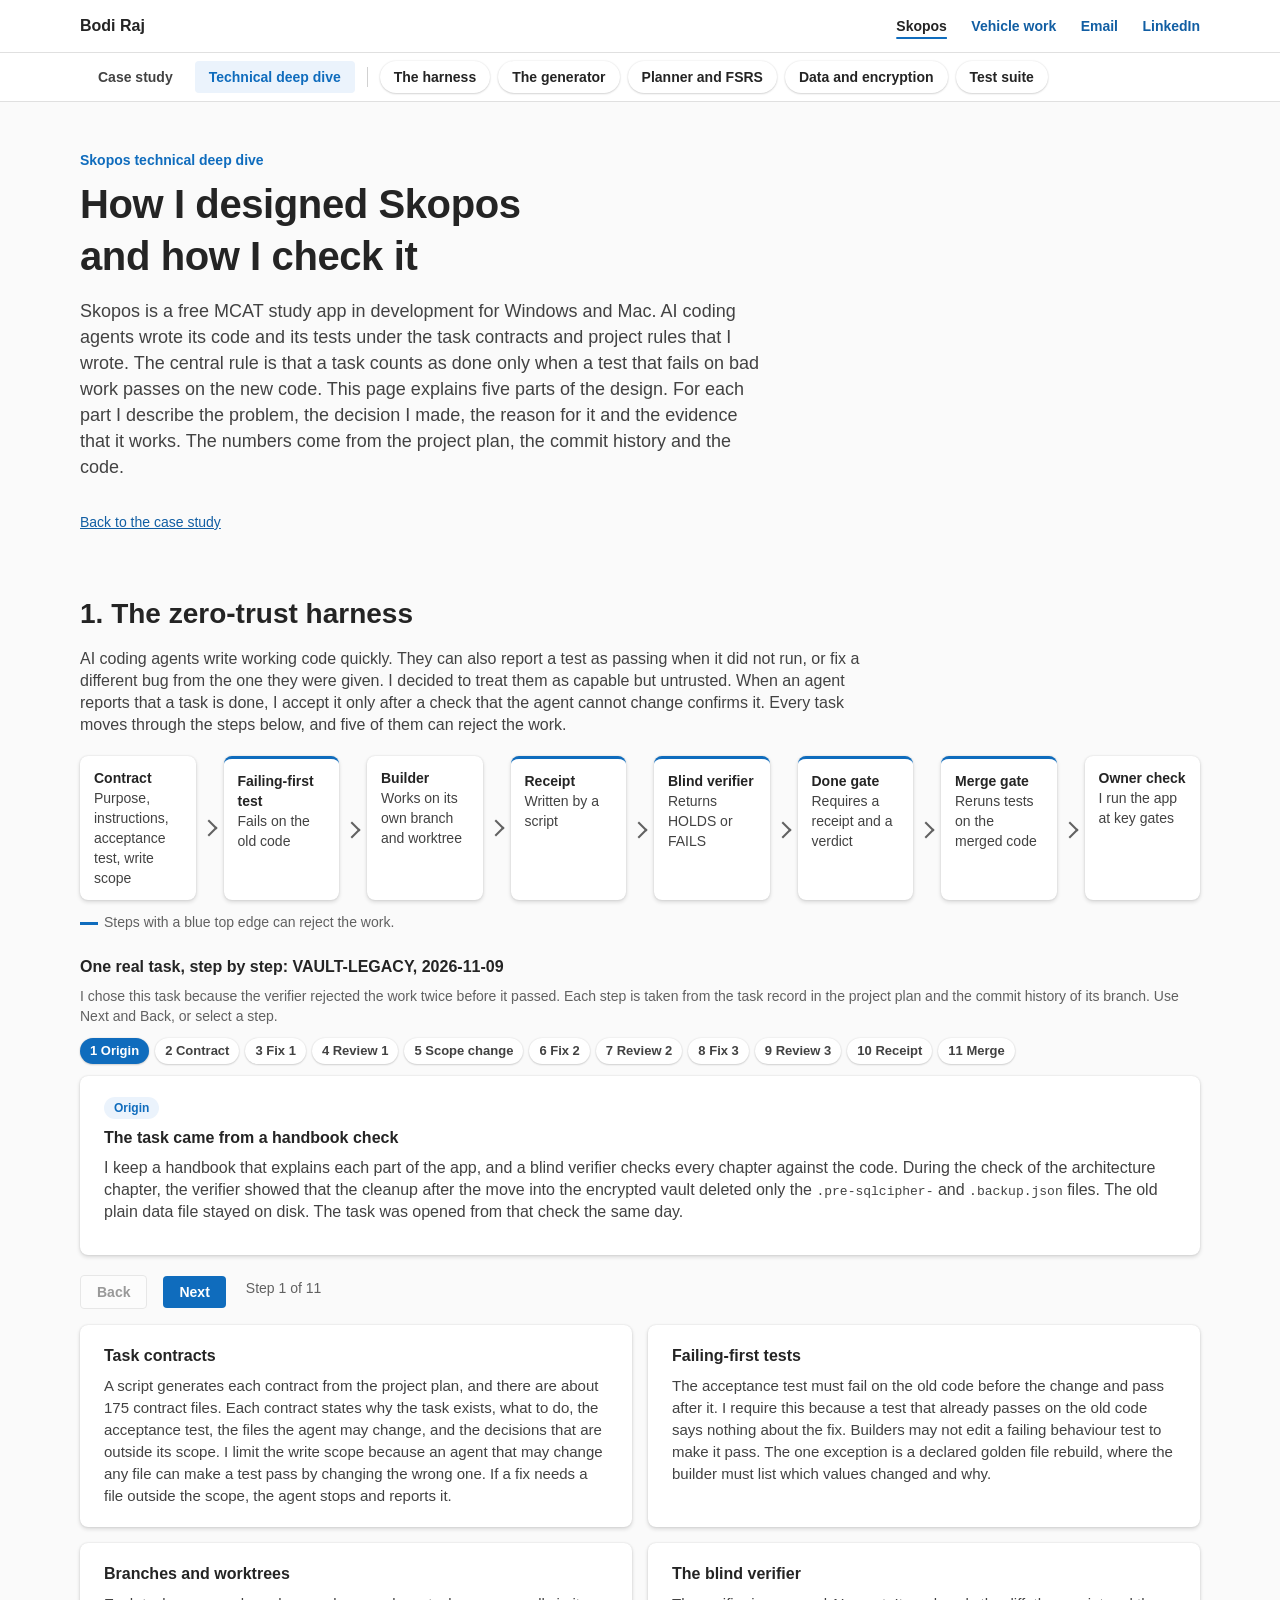
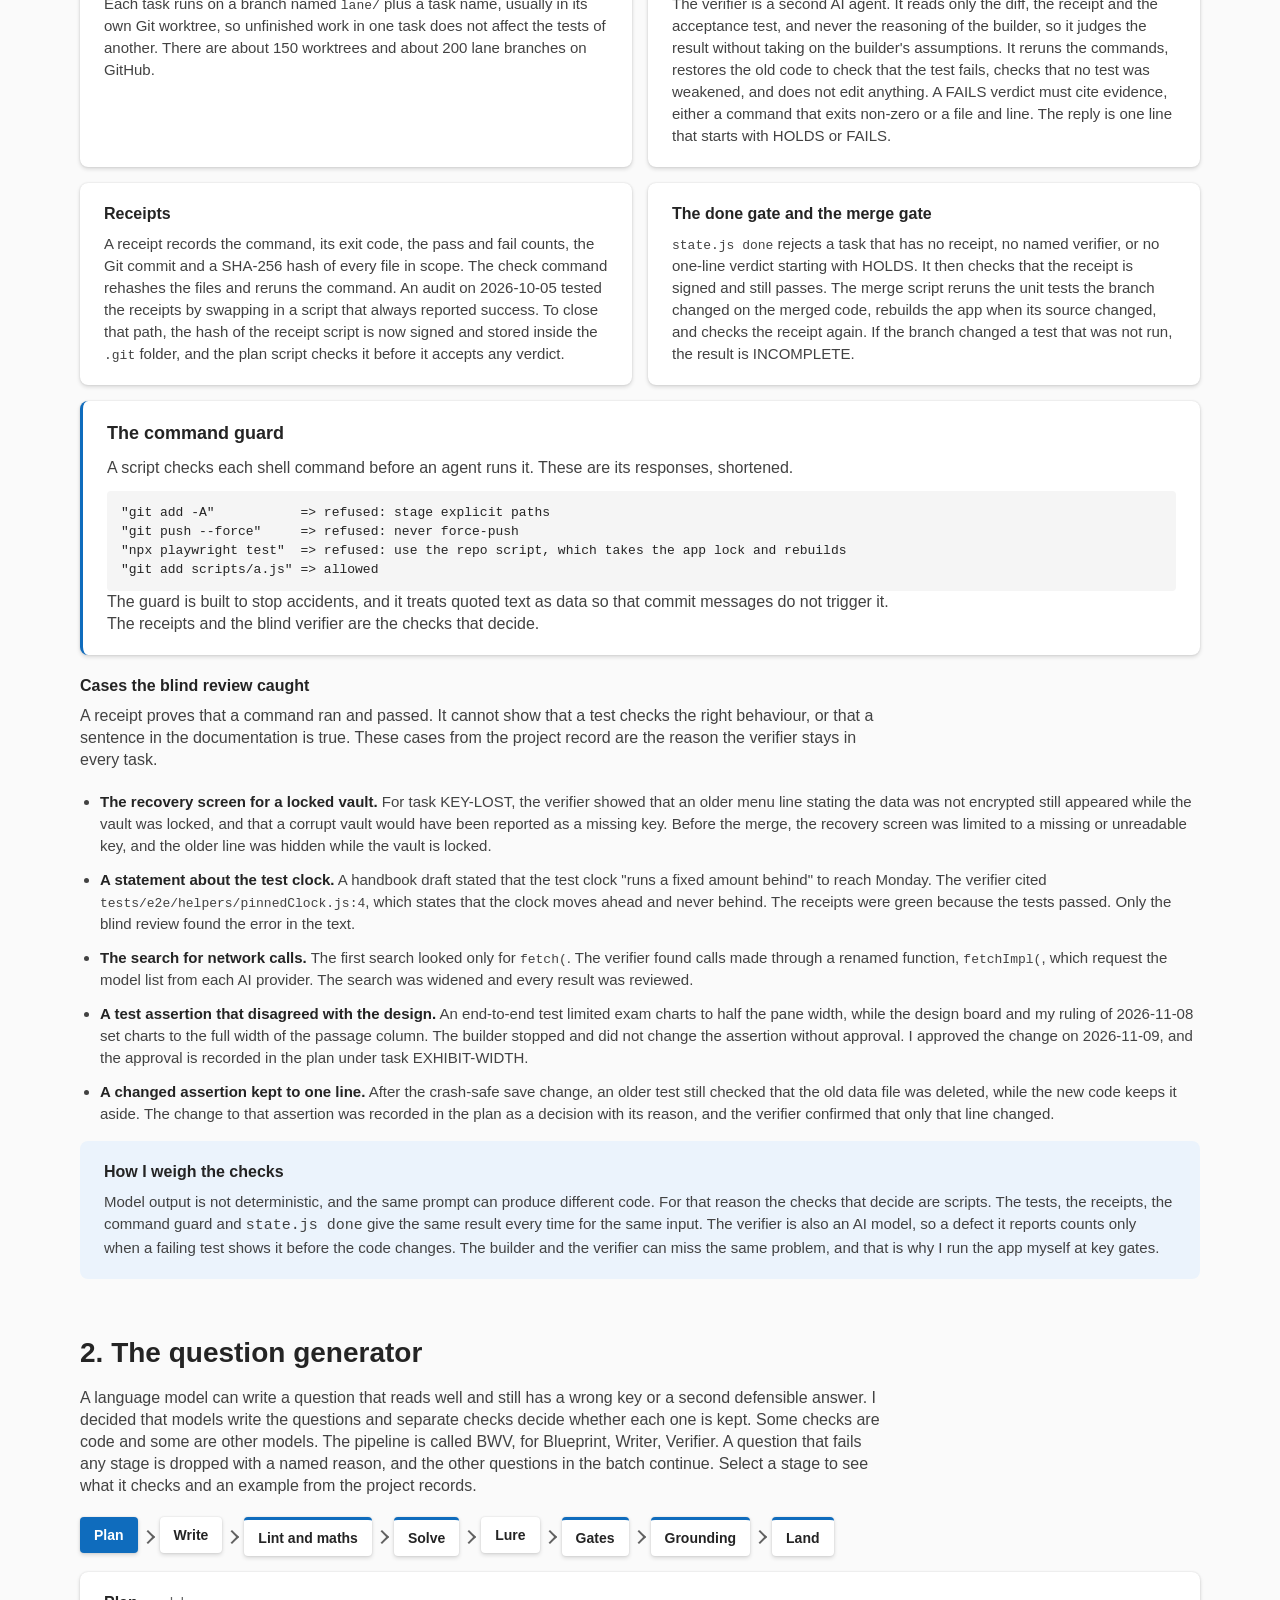
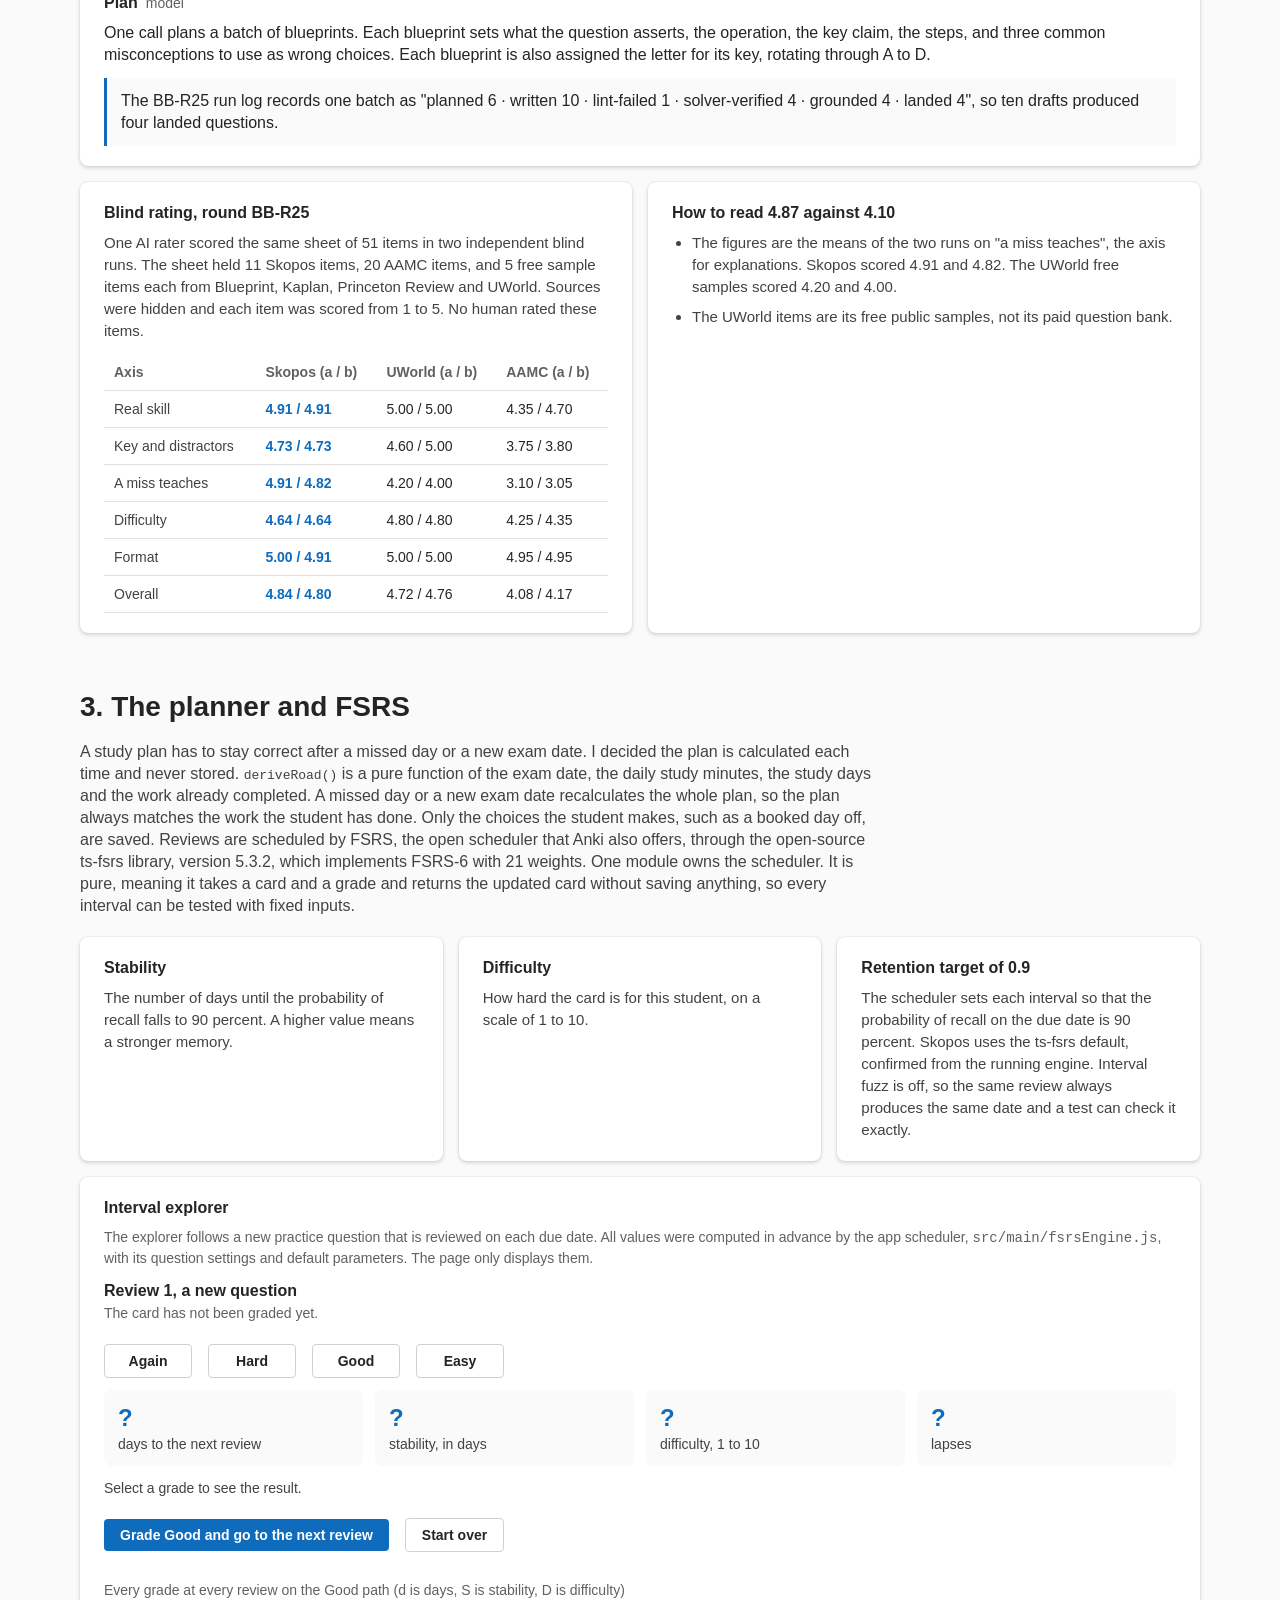
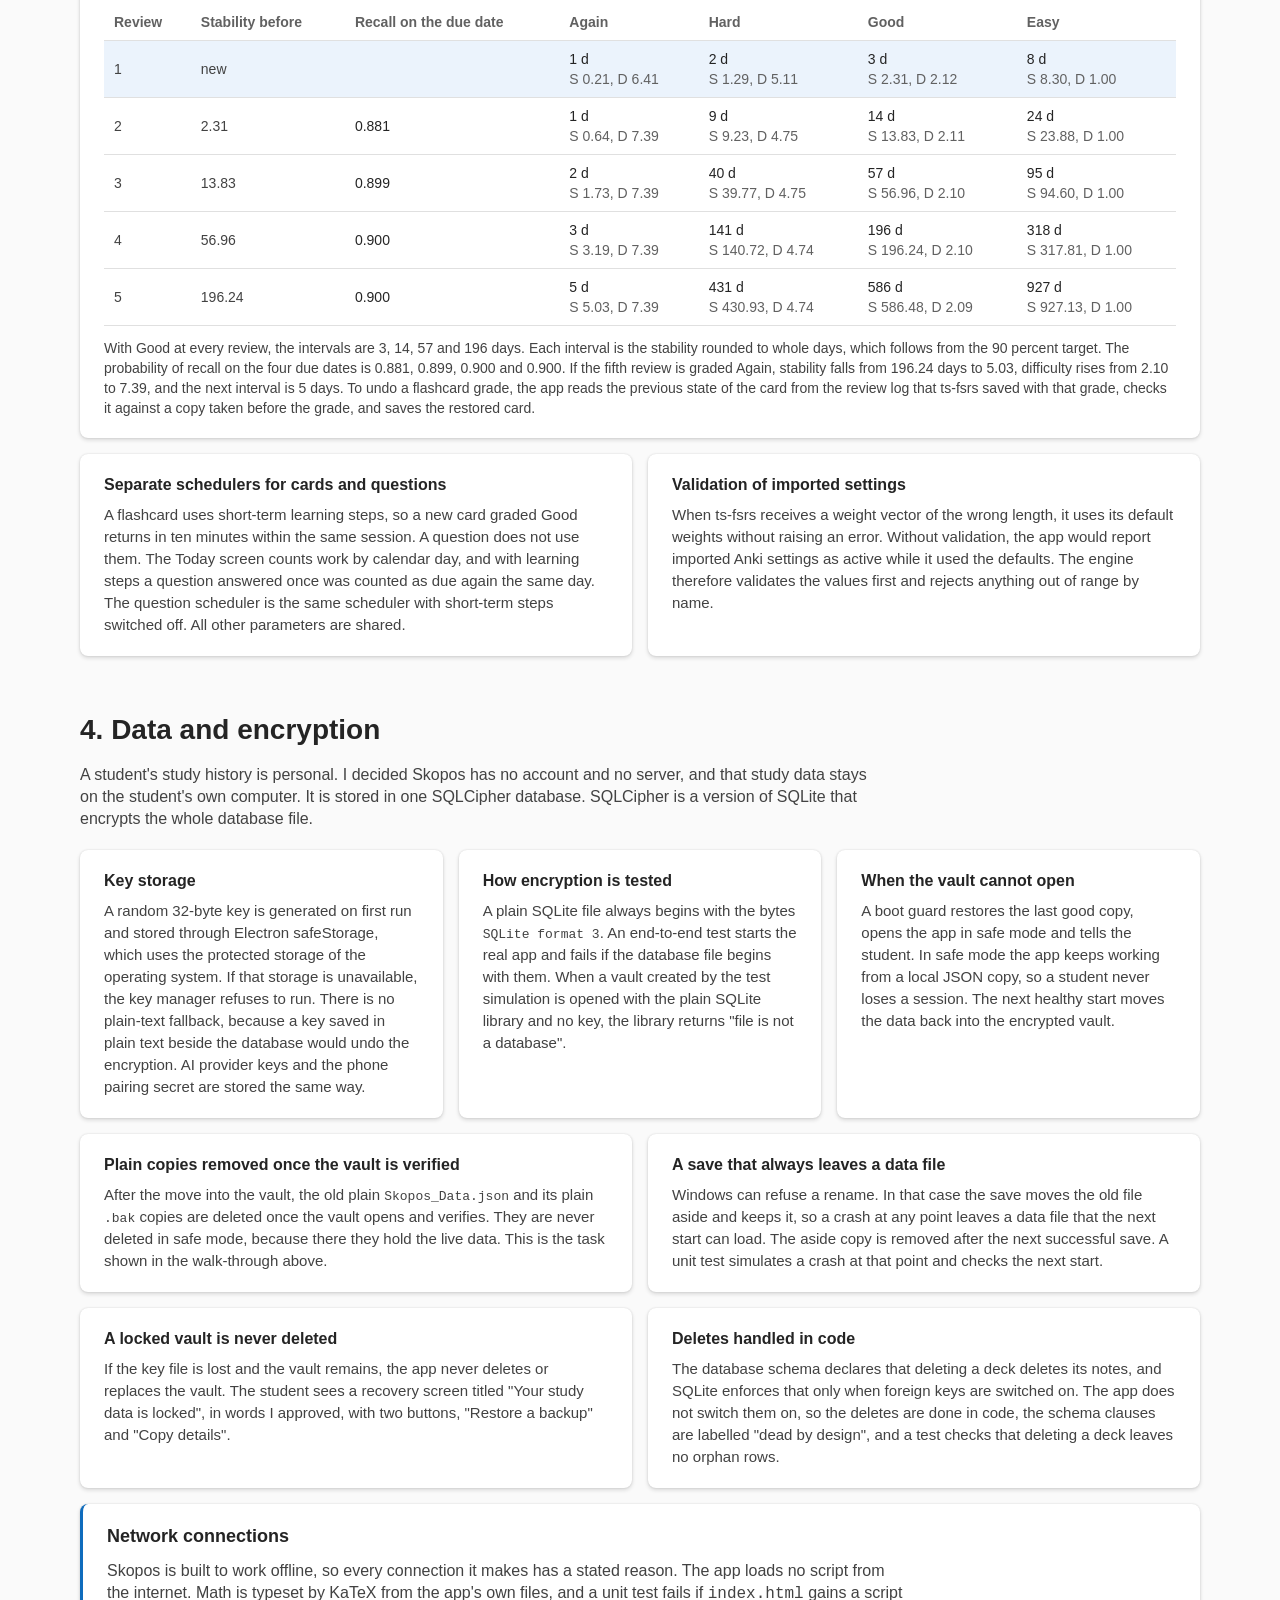
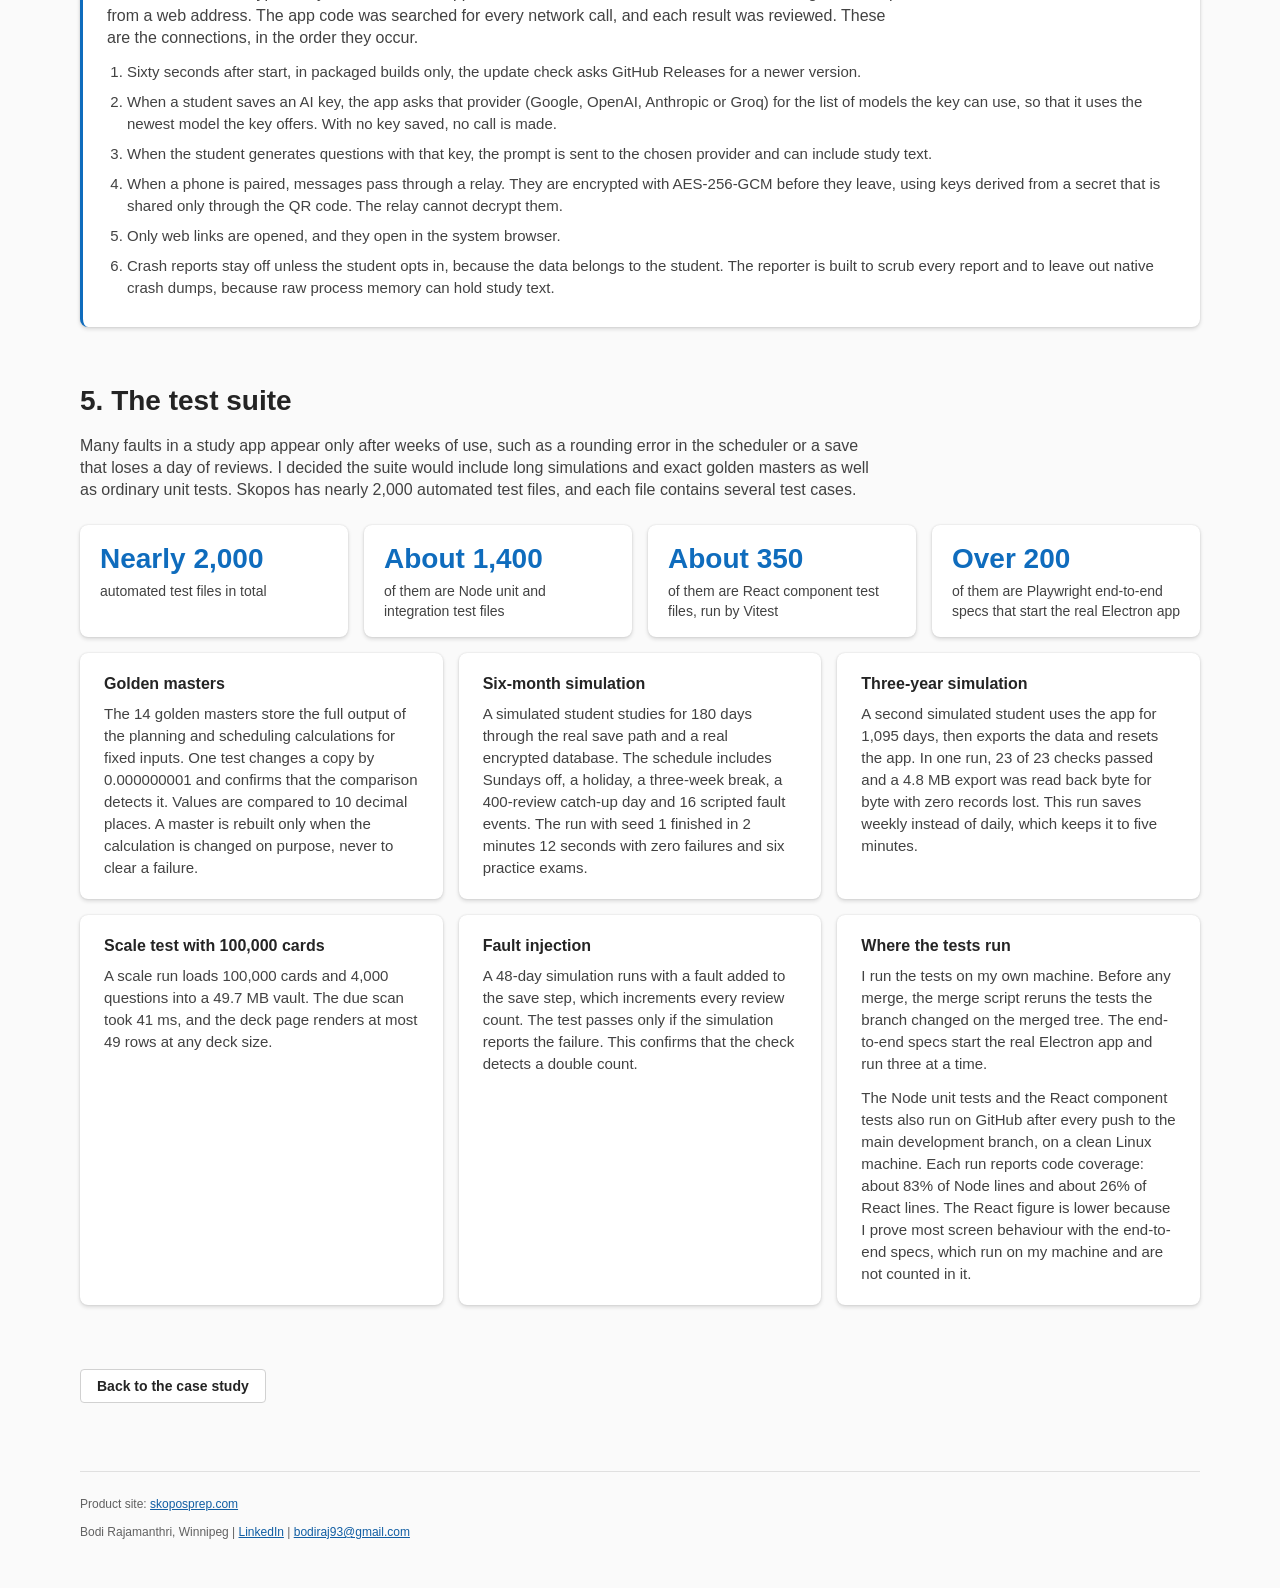
==== commit faeb959e: "Deep dive: AAMC column in the BB-R25 table" ====
--- a/skopos-deep-dive.html
+++ b/skopos-deep-dive.html
@@ -147,14 +147,14 @@
       <h3>Blind rating, round BB-R25</h3>
       <p class="sub">One AI rater scored the same sheet of 51 items in two independent blind runs. The sheet held 11 Skopos items, 20 AAMC items, and 5 free sample items each from Blueprint, Kaplan, Princeton Review and UWorld. Sources were hidden and each item was scored from 1 to 5. No human rated these items.</p>
       <table class="scores">
-        <thead><tr><th scope="col">Axis</th><th scope="col">Skopos (a / b)</th><th scope="col">UWorld (a / b)</th></tr></thead>
+        <thead><tr><th scope="col">Axis</th><th scope="col">Skopos (a / b)</th><th scope="col">UWorld (a / b)</th><th scope="col">AAMC (a / b)</th></tr></thead>
         <tbody>
-          <tr><th scope="row">Real skill</th><td>4.91 / 4.91</td><td>5.00 / 5.00</td></tr>
-          <tr><th scope="row">Key and distractors</th><td>4.73 / 4.73</td><td>4.60 / 5.00</td></tr>
-          <tr><th scope="row">A miss teaches</th><td>4.91 / 4.82</td><td>4.20 / 4.00</td></tr>
-          <tr><th scope="row">Difficulty</th><td>4.64 / 4.64</td><td>4.80 / 4.80</td></tr>
-          <tr><th scope="row">Format</th><td>5.00 / 4.91</td><td>5.00 / 5.00</td></tr>
-          <tr><th scope="row">Overall</th><td>4.84 / 4.80</td><td>4.72 / 4.76</td></tr>
+          <tr><th scope="row">Real skill</th><td>4.91 / 4.91</td><td>5.00 / 5.00</td><td>4.35 / 4.70</td></tr>
+          <tr><th scope="row">Key and distractors</th><td>4.73 / 4.73</td><td>4.60 / 5.00</td><td>3.75 / 3.80</td></tr>
+          <tr><th scope="row">A miss teaches</th><td>4.91 / 4.82</td><td>4.20 / 4.00</td><td>3.10 / 3.05</td></tr>
+          <tr><th scope="row">Difficulty</th><td>4.64 / 4.64</td><td>4.80 / 4.80</td><td>4.25 / 4.35</td></tr>
+          <tr><th scope="row">Format</th><td>5.00 / 4.91</td><td>5.00 / 5.00</td><td>4.95 / 4.95</td></tr>
+          <tr><th scope="row">Overall</th><td>4.84 / 4.80</td><td>4.72 / 4.76</td><td>4.08 / 4.17</td></tr>
         </tbody>
       </table>
     </article>
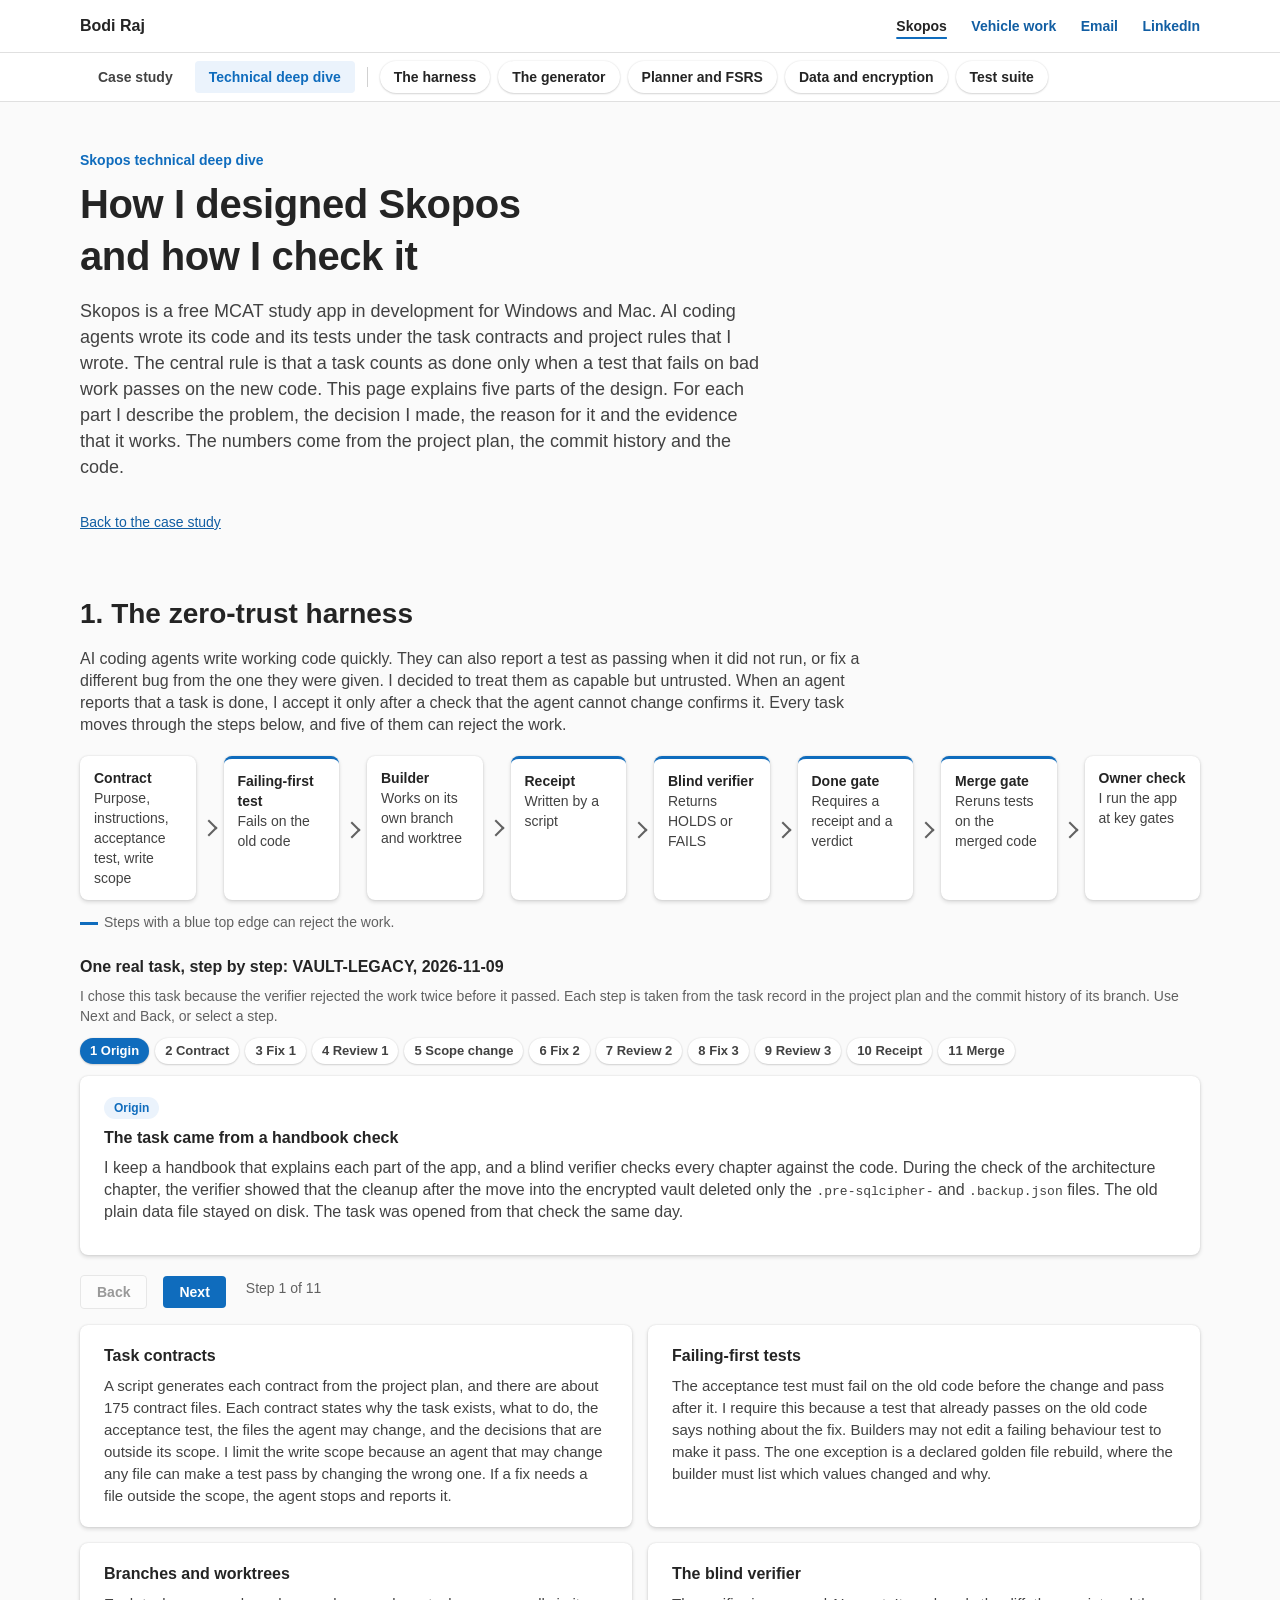
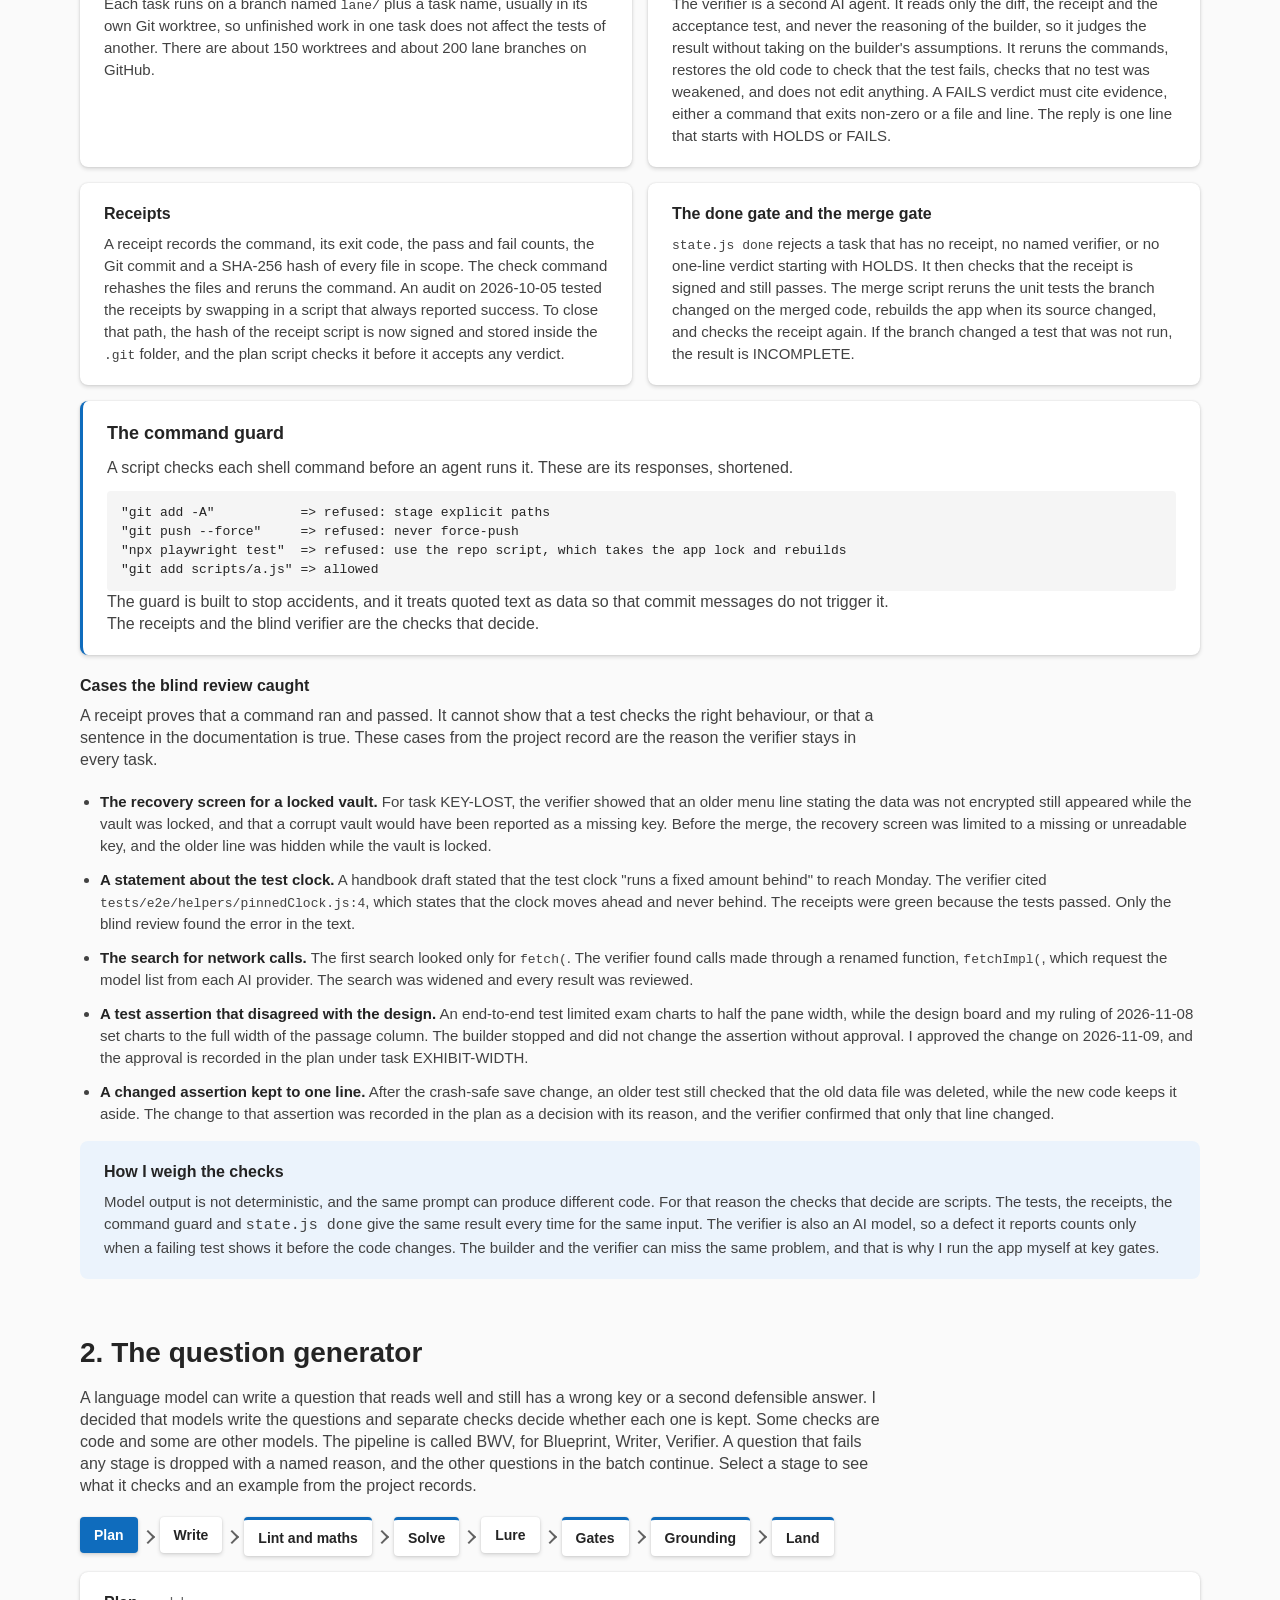
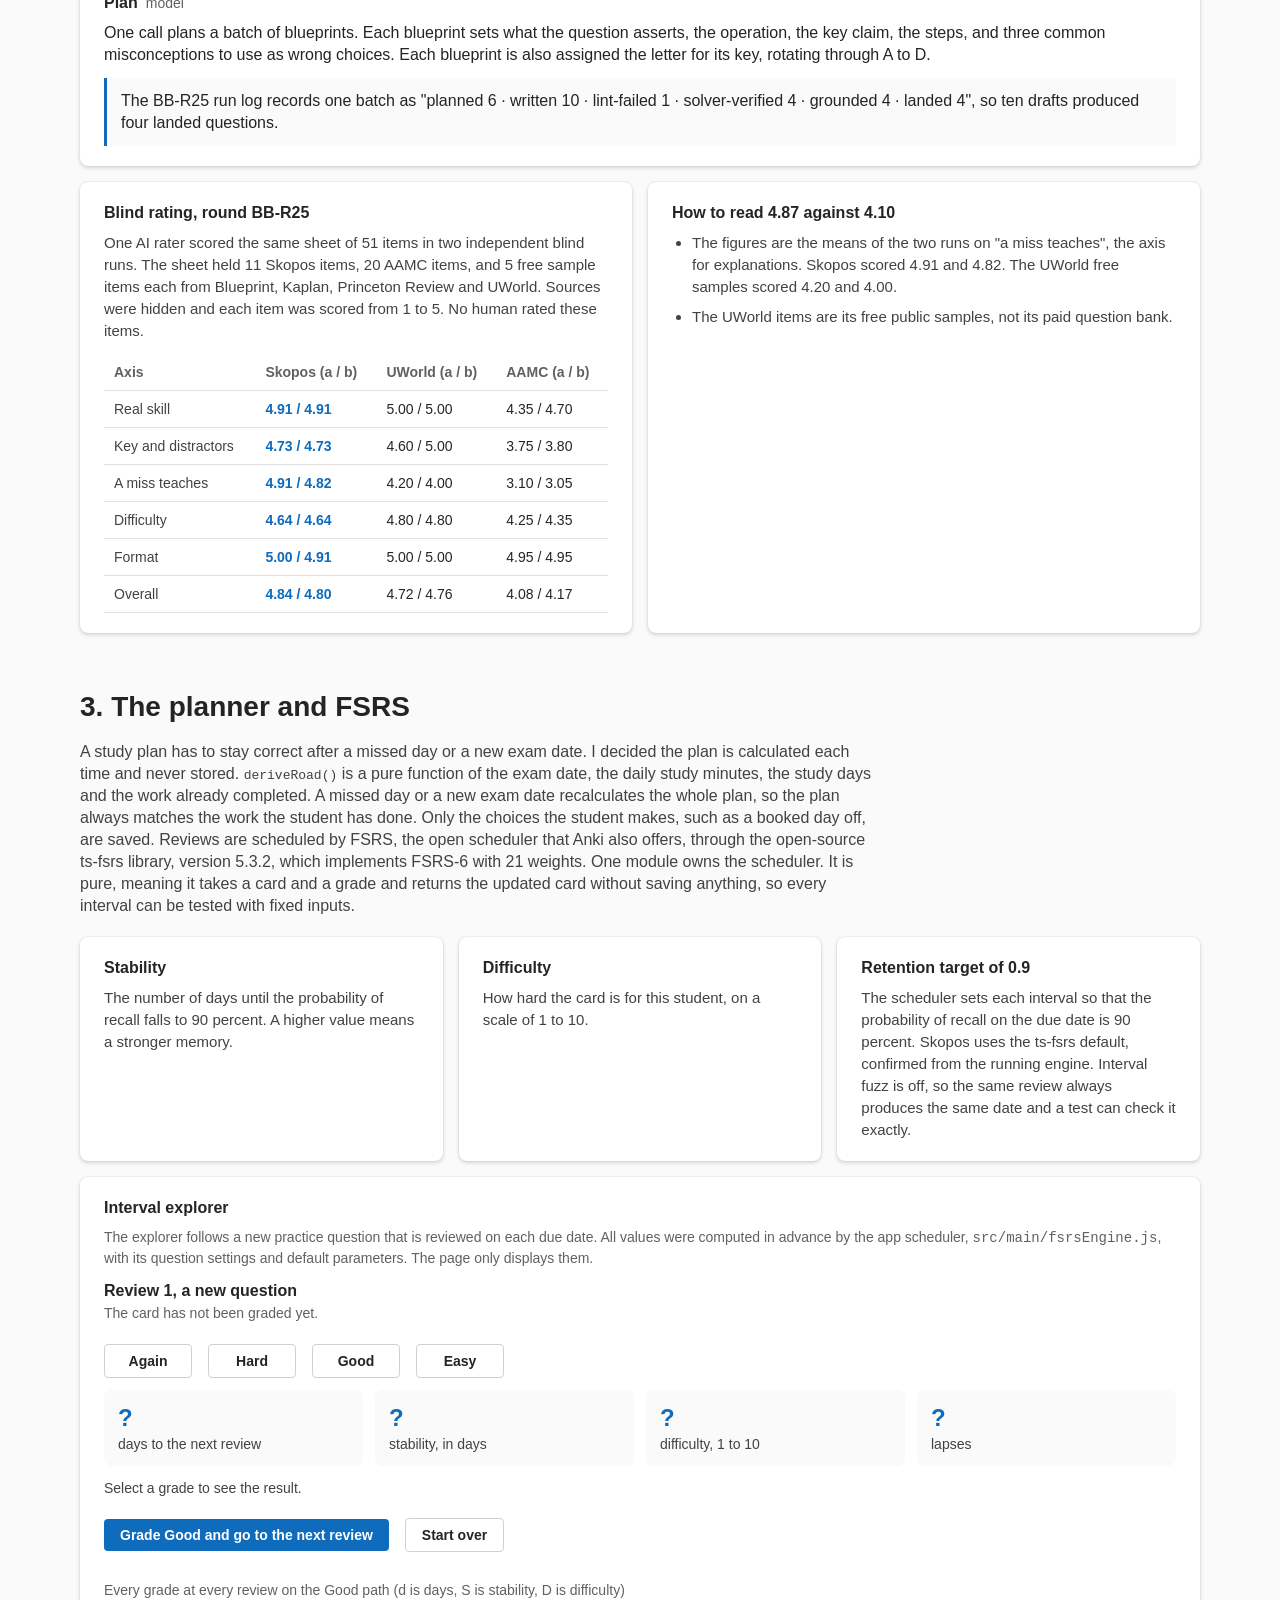
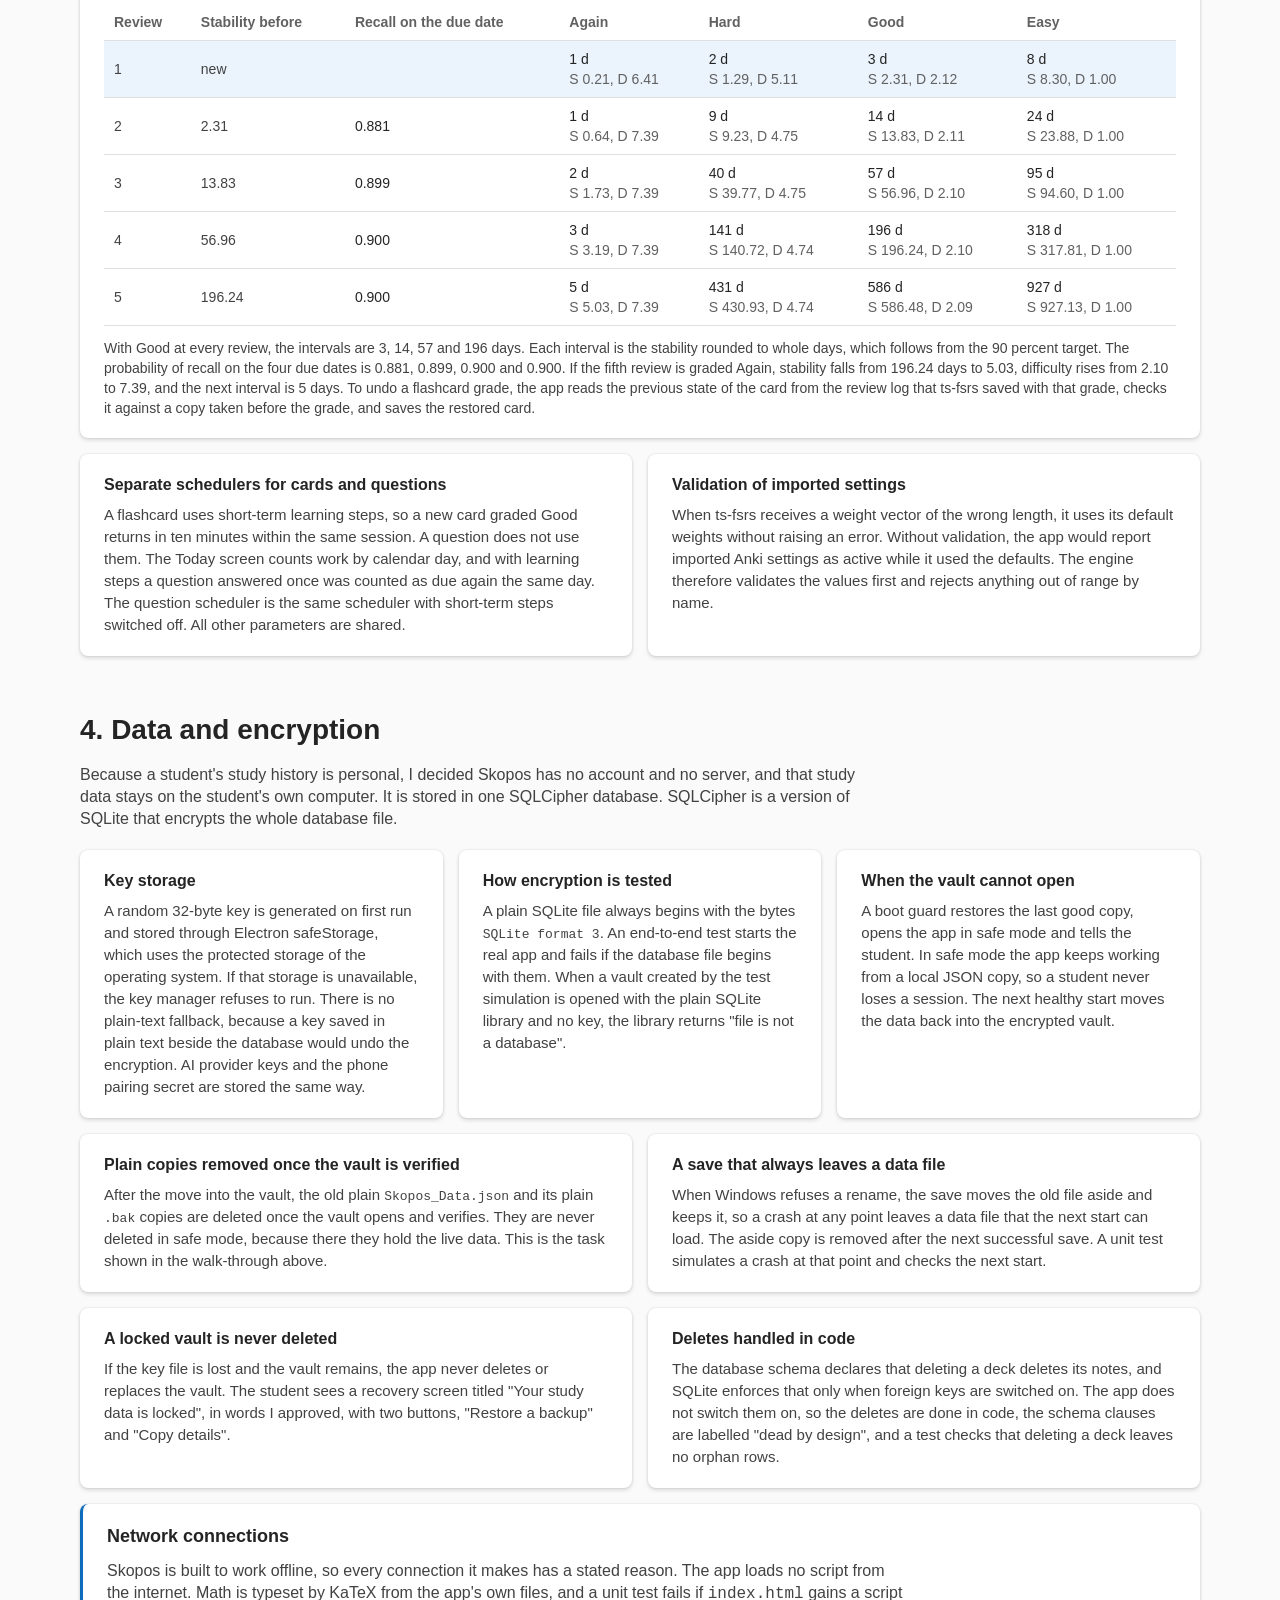
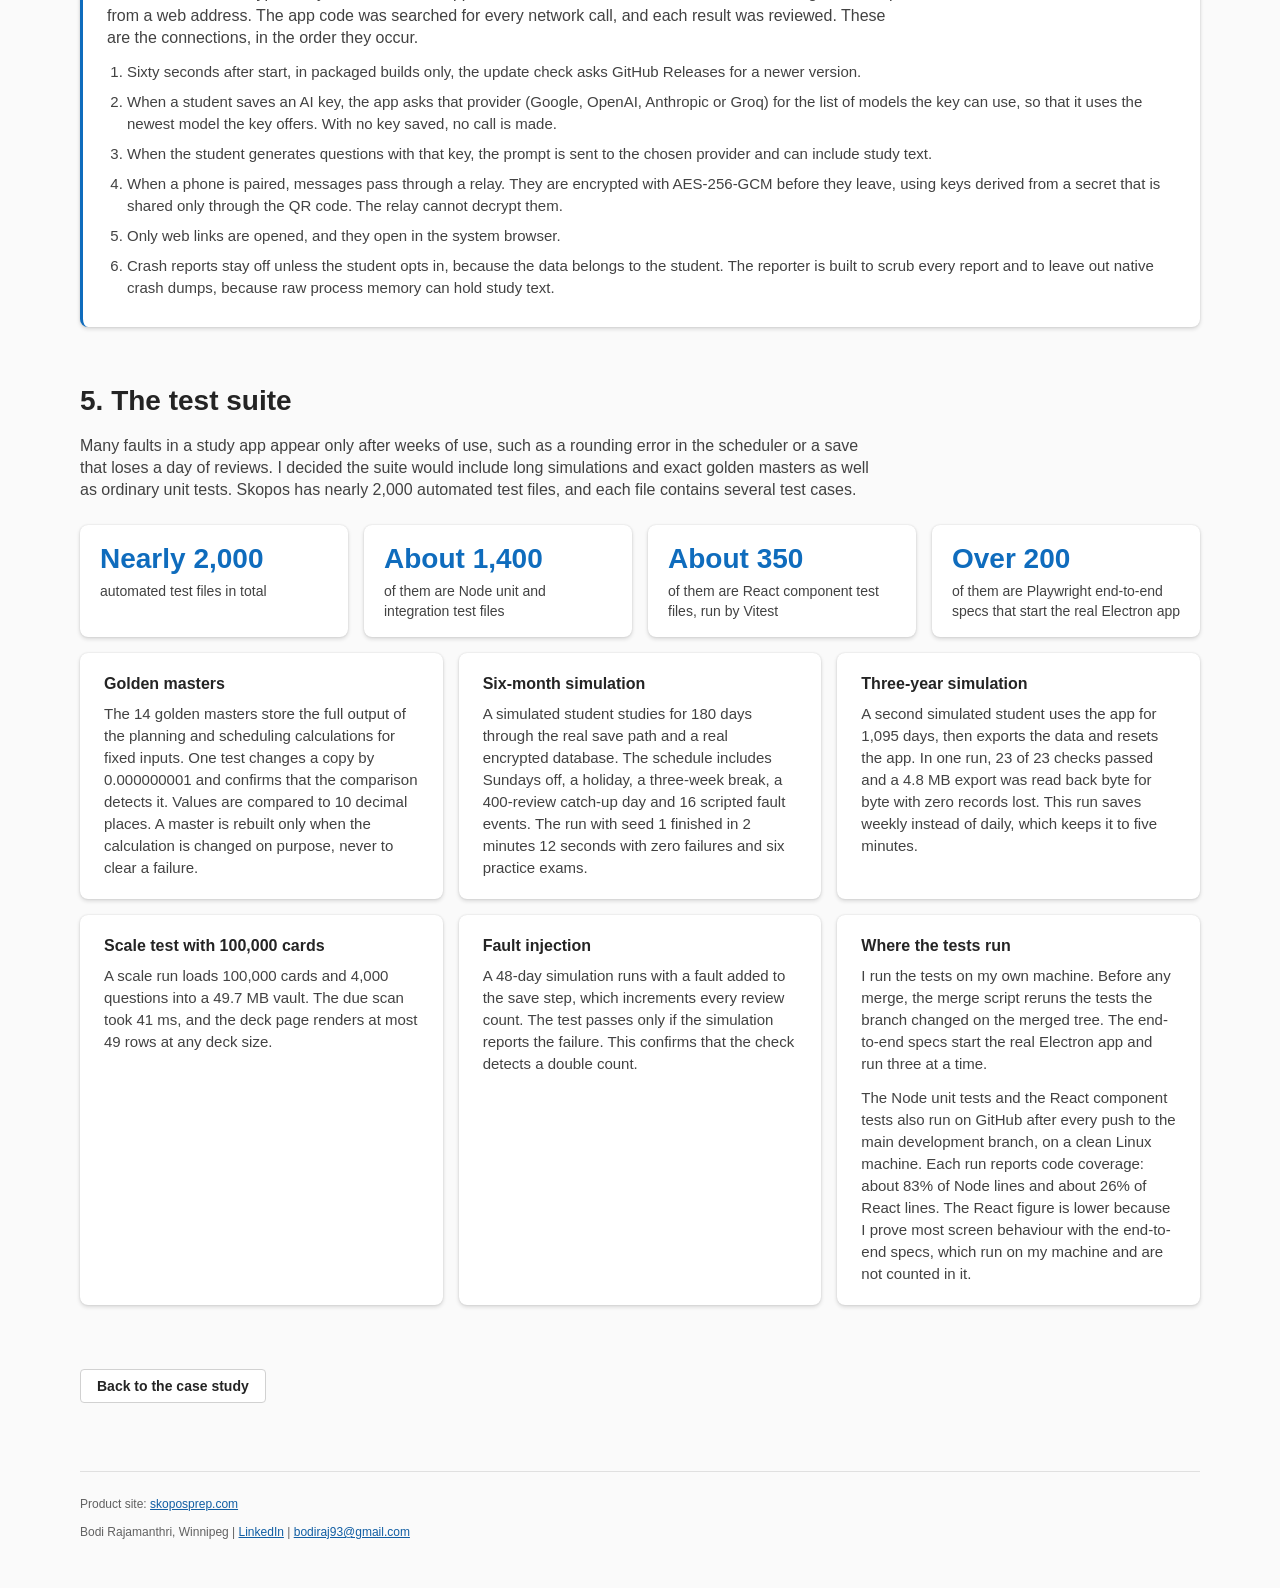
==== commit 0428df82: "Plain headings and openers on the case study and deep dive Co-Authored-By: Claude Opus 5.5 <noreply@" ====
--- a/skopos-deep-dive.html
+++ b/skopos-deep-dive.html
@@ -228,7 +228,7 @@
 <!-- 4. DATA -->
 <section class="wrap block" id="data">
   <h2>4. Data and encryption</h2>
-  <p class="intro">A student's study history is personal. I decided Skopos has no account and no server, and that study data stays on the student's own computer. It is stored in one SQLCipher database. SQLCipher is a version of SQLite that encrypts the whole database file.</p>
+  <p class="intro">Because a student's study history is personal, I decided Skopos has no account and no server, and that study data stays on the student's own computer. It is stored in one SQLCipher database. SQLCipher is a version of SQLite that encrypts the whole database file.</p>
   <div class="grid three">
     <article class="card pad"><h3>Key storage</h3><p>A random 32-byte key is generated on first run and stored through Electron safeStorage, which uses the protected storage of the operating system. If that storage is unavailable, the key manager refuses to run. There is no plain-text fallback, because a key saved in plain text beside the database would undo the encryption. AI provider keys and the phone pairing secret are stored the same way.</p></article>
     <article class="card pad"><h3>How encryption is tested</h3><p>A plain SQLite file always begins with the bytes <code>SQLite format 3</code>. An end-to-end test starts the real app and fails if the database file begins with them. When a vault created by the test simulation is opened with the plain SQLite library and no key, the library returns "file is not a database".</p></article>
@@ -237,7 +237,7 @@
 
   <div class="grid two after">
     <article class="card pad"><h3>Plain copies removed once the vault is verified</h3><p>After the move into the vault, the old plain <code>Skopos_Data.json</code> and its plain <code>.bak</code> copies are deleted once the vault opens and verifies. They are never deleted in safe mode, because there they hold the live data. This is the task shown in the walk-through above.</p></article>
-    <article class="card pad"><h3>A save that always leaves a data file</h3><p>Windows can refuse a rename. In that case the save moves the old file aside and keeps it, so a crash at any point leaves a data file that the next start can load. The aside copy is removed after the next successful save. A unit test simulates a crash at that point and checks the next start.</p></article>
+    <article class="card pad"><h3>A save that always leaves a data file</h3><p>When Windows refuses a rename, the save moves the old file aside and keeps it, so a crash at any point leaves a data file that the next start can load. The aside copy is removed after the next successful save. A unit test simulates a crash at that point and checks the next start.</p></article>
     <article class="card pad"><h3>A locked vault is never deleted</h3><p>If the key file is lost and the vault remains, the app never deletes or replaces the vault. The student sees a recovery screen titled "Your study data is locked", in words I approved, with two buttons, "Restore a backup" and "Copy details".</p></article>
     <article class="card pad"><h3>Deletes handled in code</h3><p>The database schema declares that deleting a deck deletes its notes, and SQLite enforces that only when foreign keys are switched on. The app does not switch them on, so the deletes are done in code, the schema clauses are labelled "dead by design", and a test checks that deleting a deck leaves no orphan rows.</p></article>
   </div>
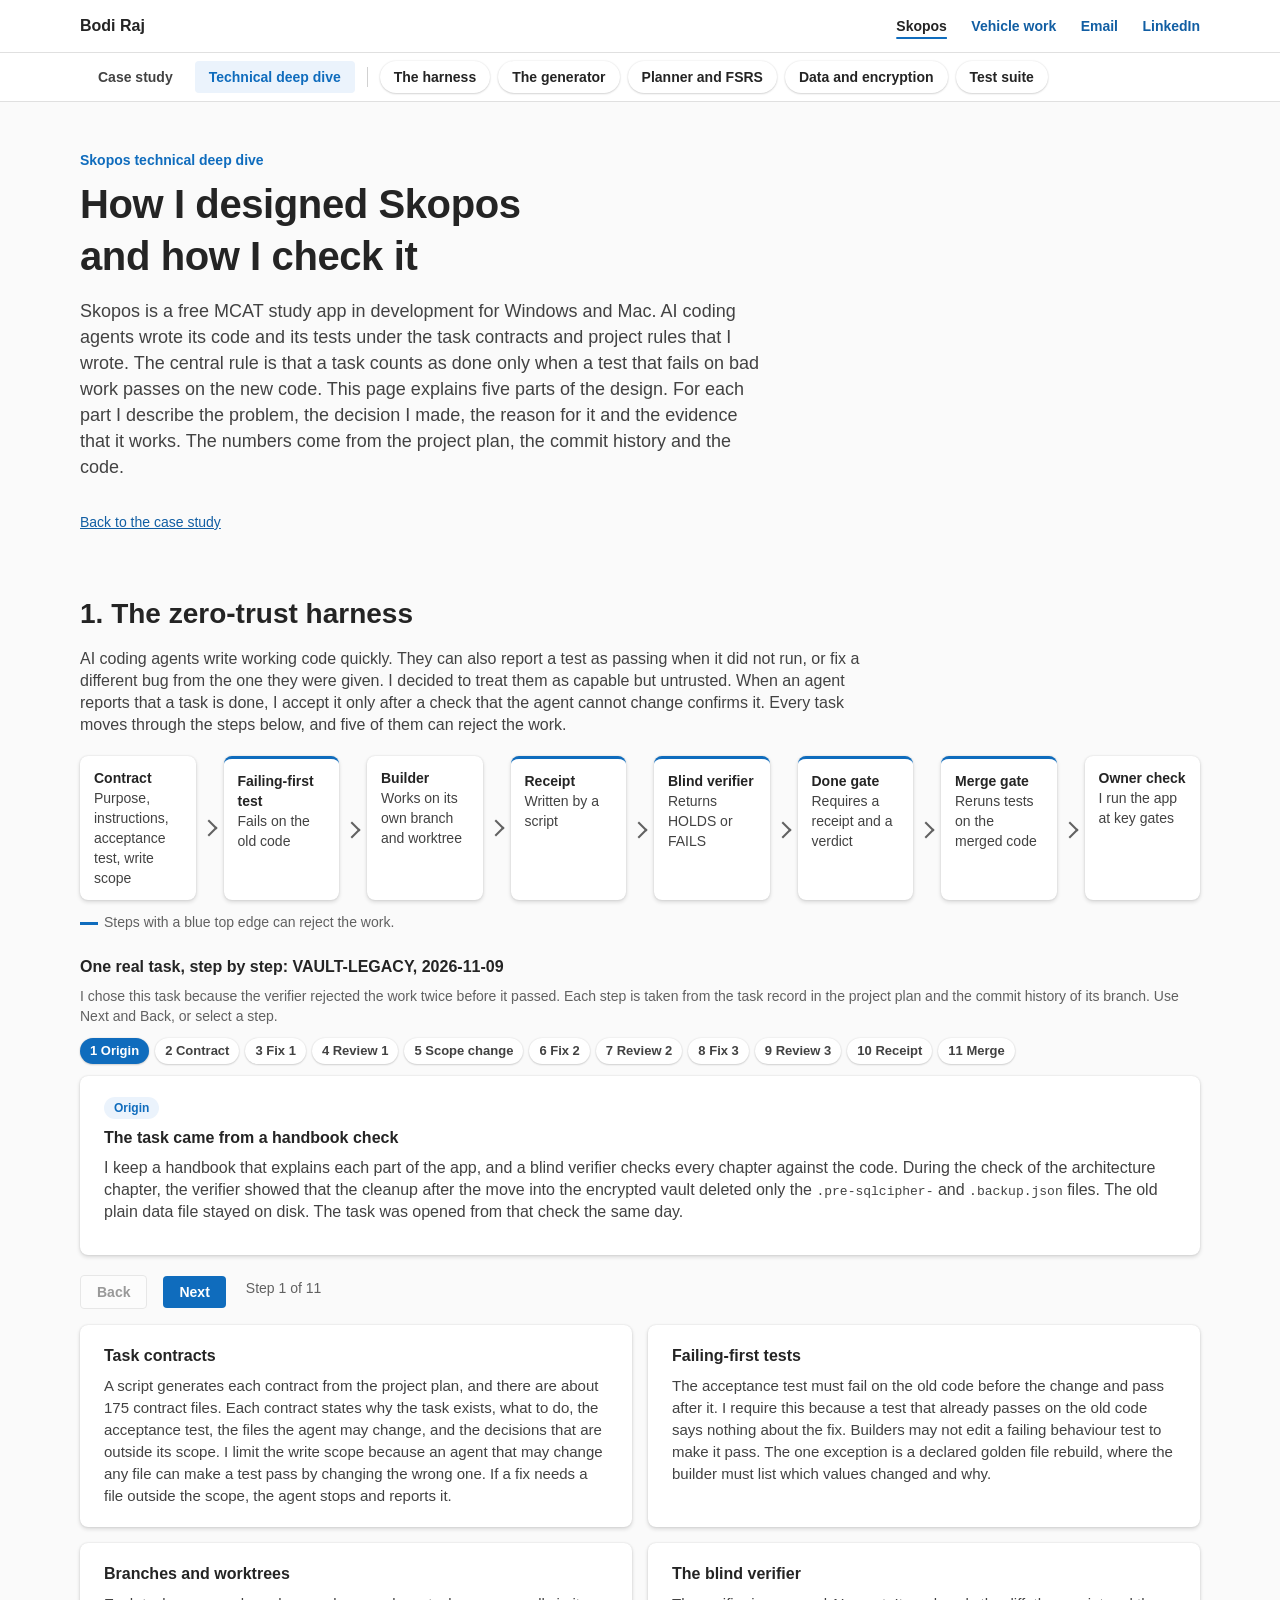
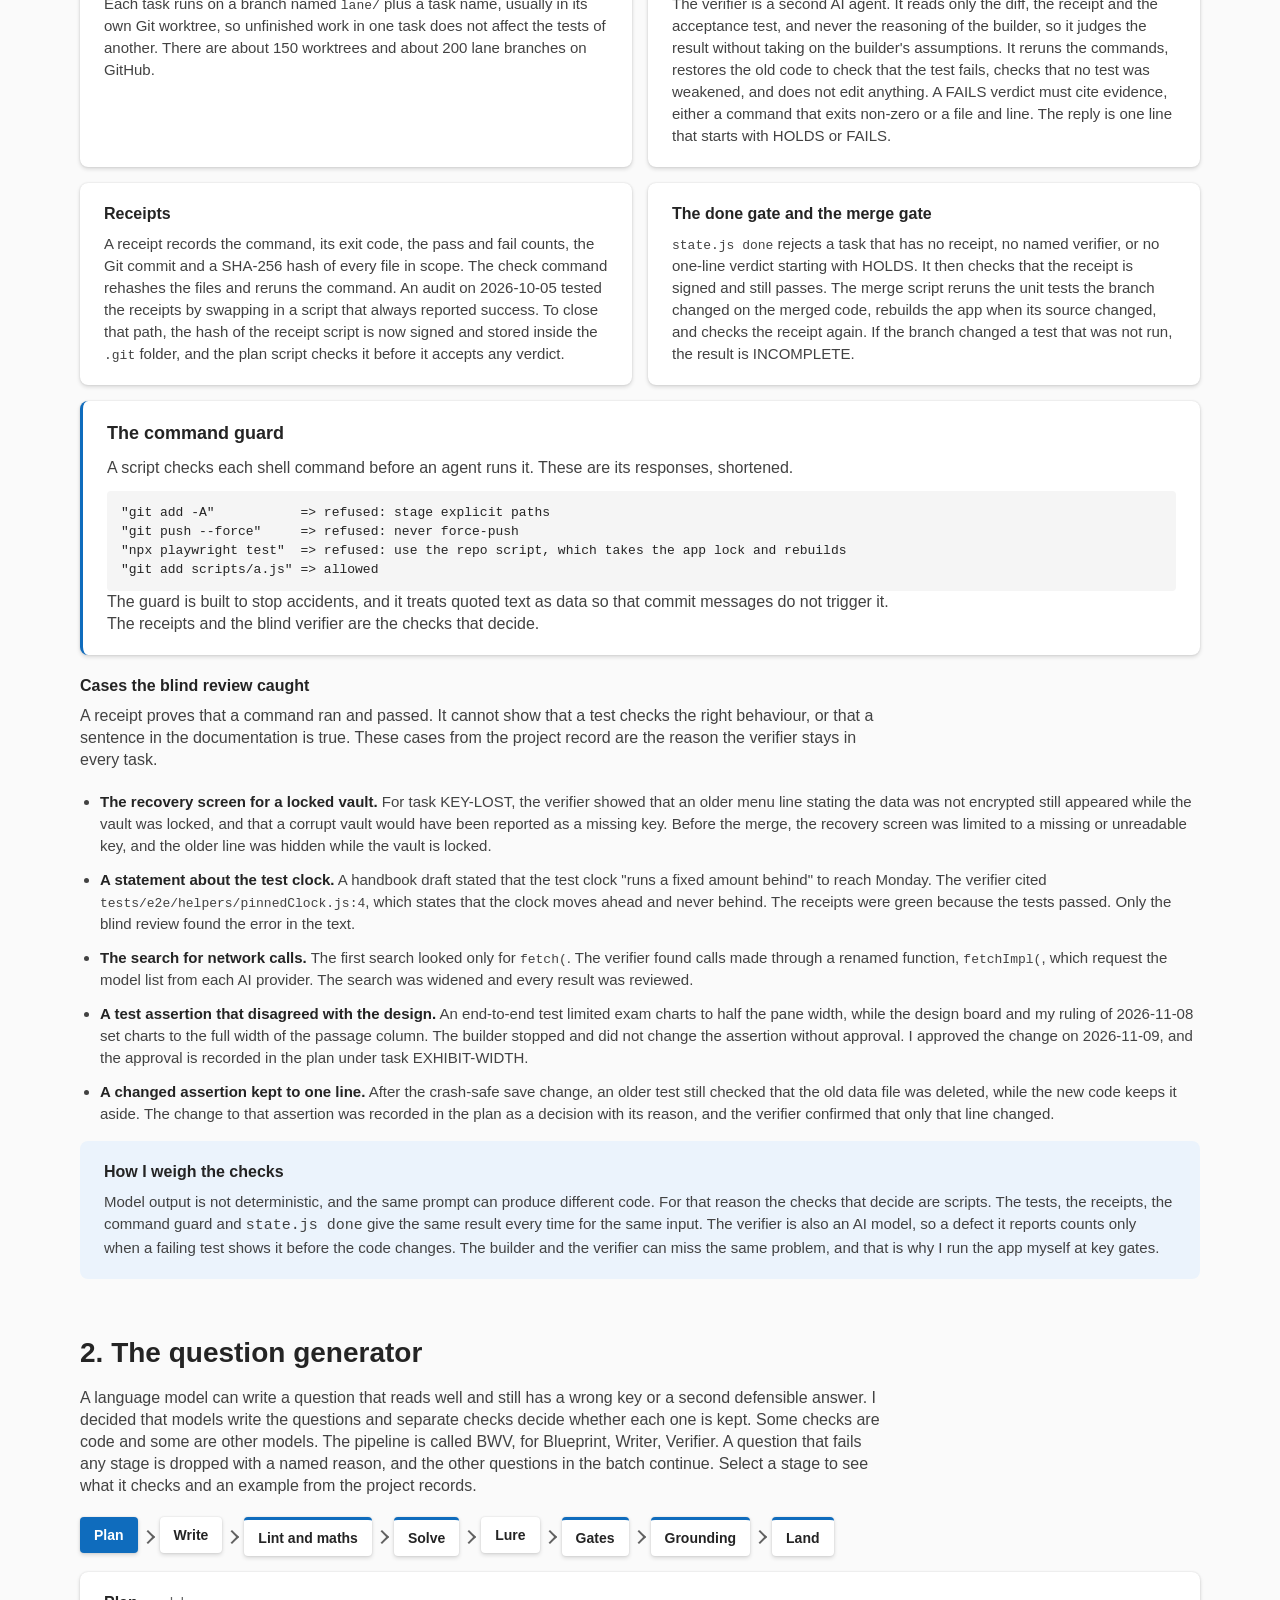
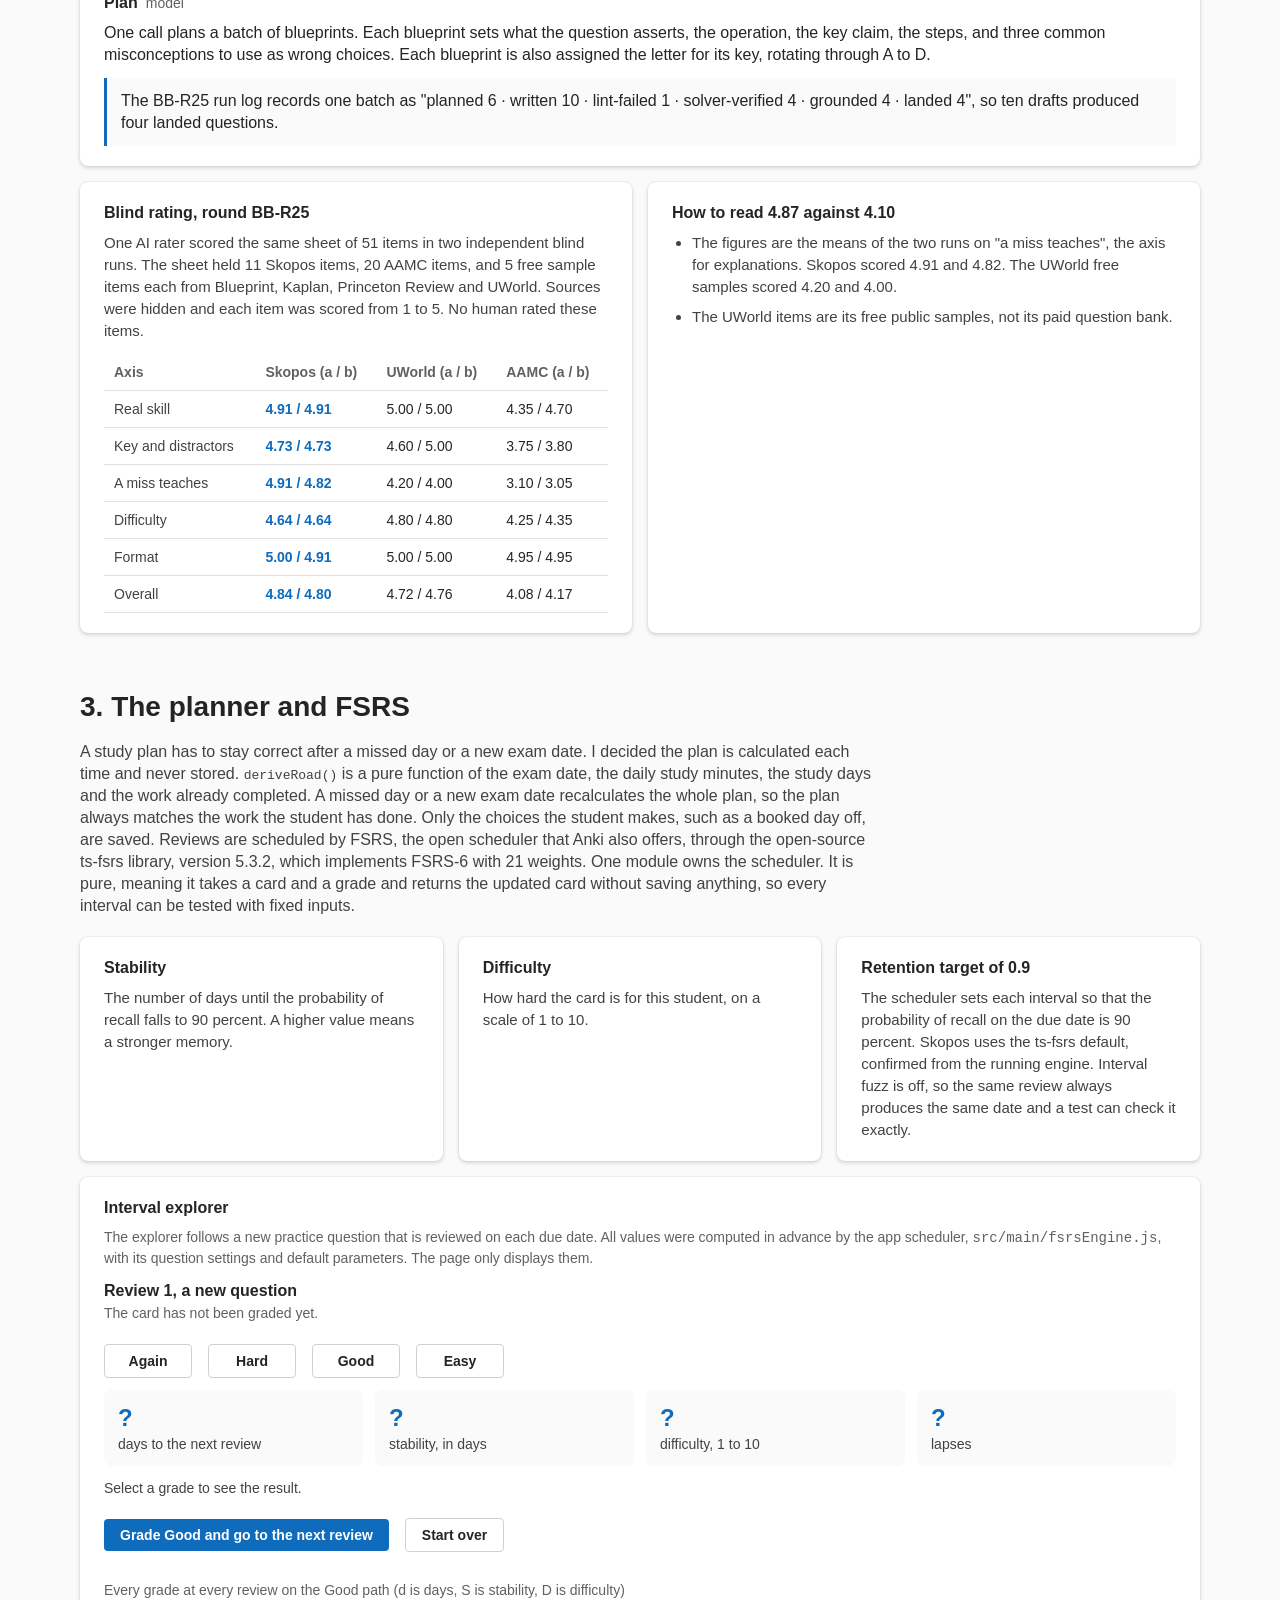
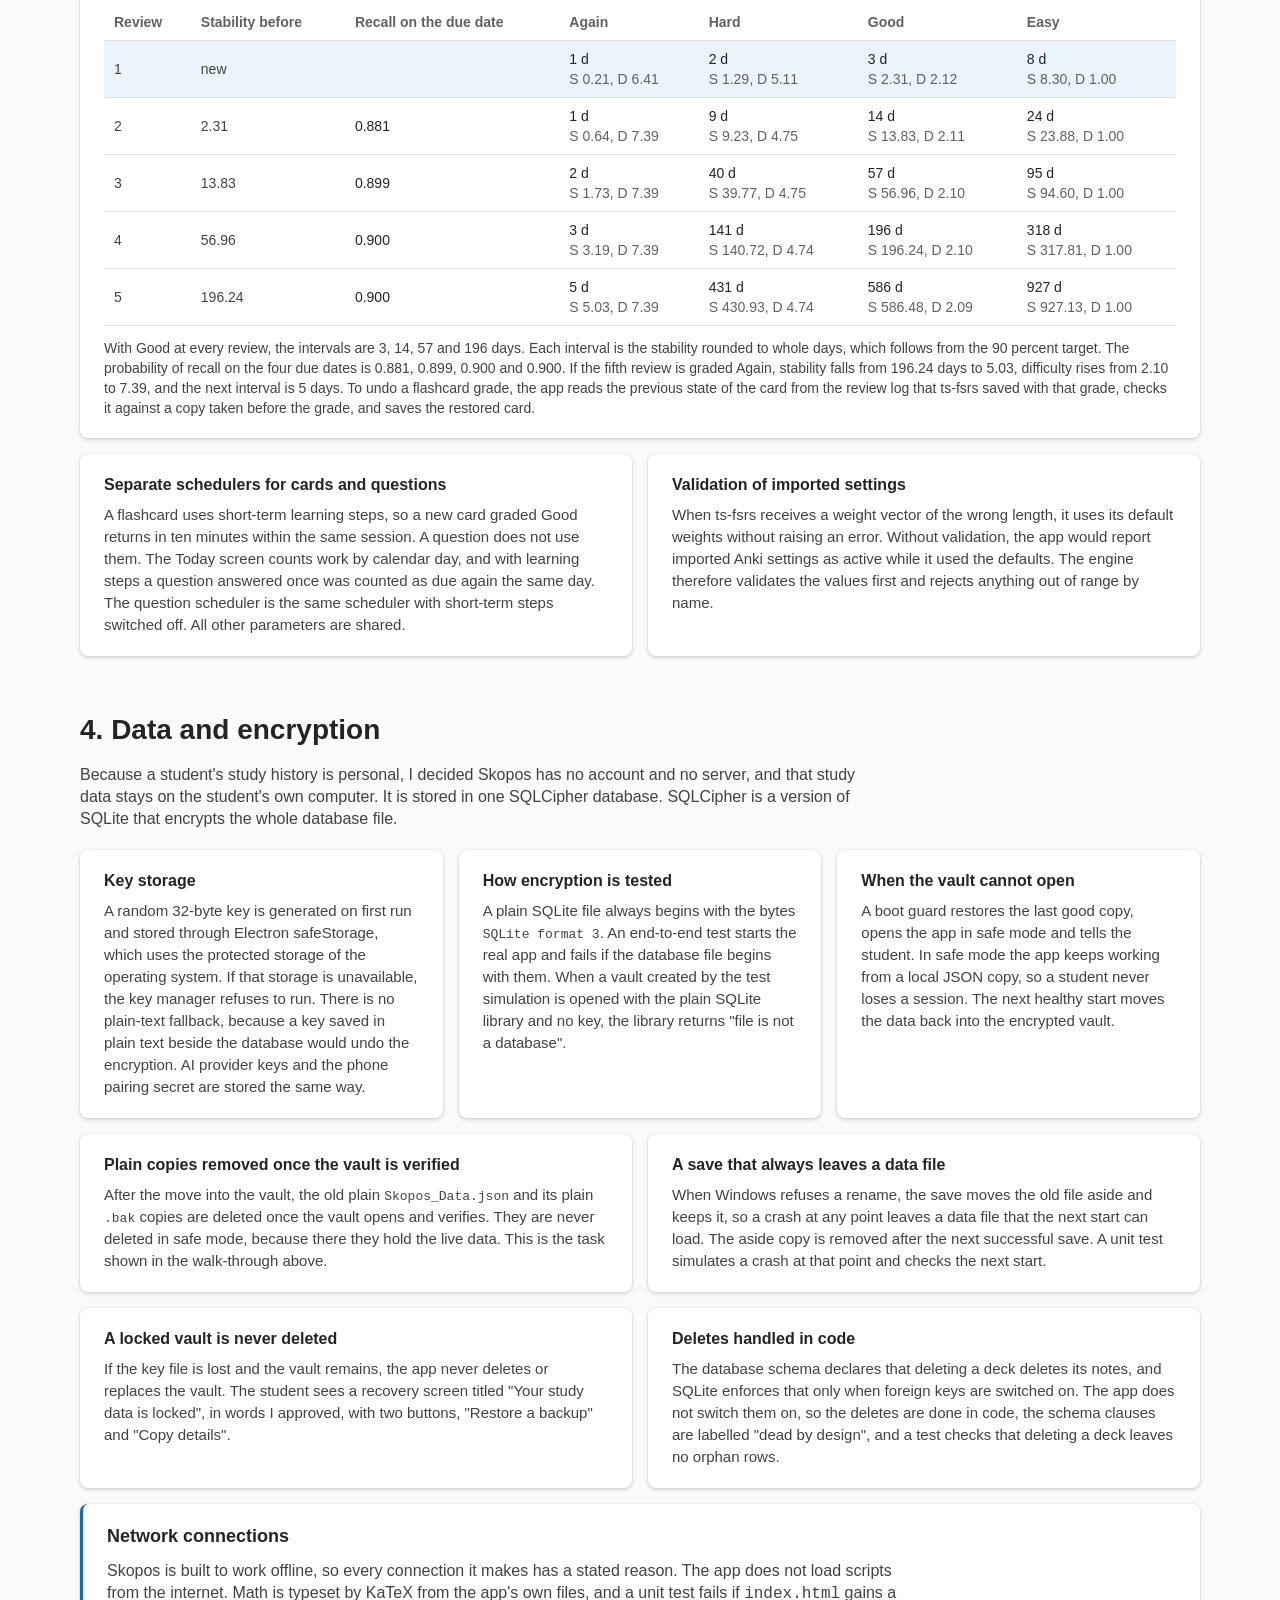
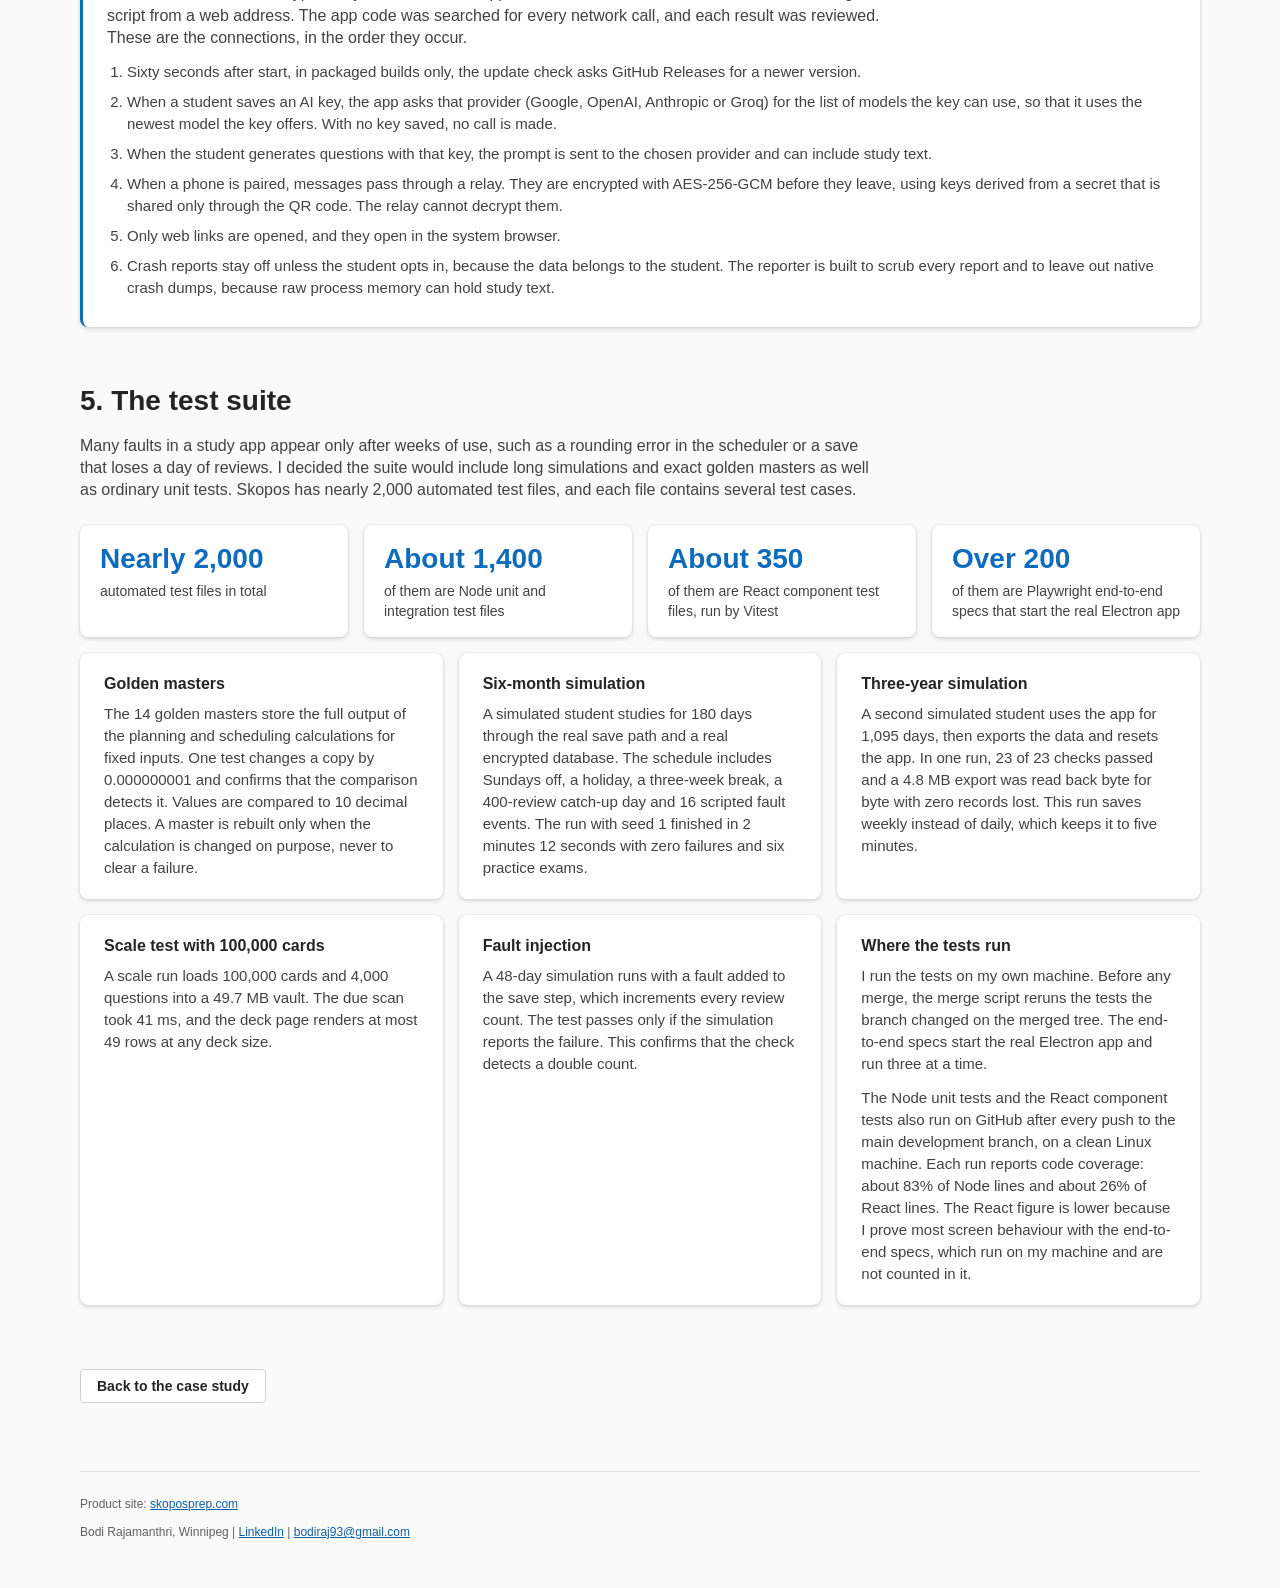
==== commit b1e3eacb: "Plain full negatives in the deep dive" ====
--- a/skopos-deep-dive.html
+++ b/skopos-deep-dive.html
@@ -244,7 +244,7 @@
 
   <article class="card pad feature after">
     <h3>Network connections</h3>
-    <p>Skopos is built to work offline, so every connection it makes has a stated reason. The app loads no script from the internet. Math is typeset by KaTeX from the app's own files, and a unit test fails if <code>index.html</code> gains a script from a web address. The app code was searched for every network call, and each result was reviewed. These are the connections, in the order they occur.</p>
+    <p>Skopos is built to work offline, so every connection it makes has a stated reason. The app does not load scripts from the internet. Math is typeset by KaTeX from the app's own files, and a unit test fails if <code>index.html</code> gains a script from a web address. The app code was searched for every network call, and each result was reviewed. These are the connections, in the order they occur.</p>
     <ol class="plain">
       <li>Sixty seconds after start, in packaged builds only, the update check asks GitHub Releases for a newer version.</li>
       <li>When a student saves an AI key, the app asks that provider (Google, OpenAI, Anthropic or Groq) for the list of models the key can use, so that it uses the newest model the key offers. With no key saved, no call is made.</li>
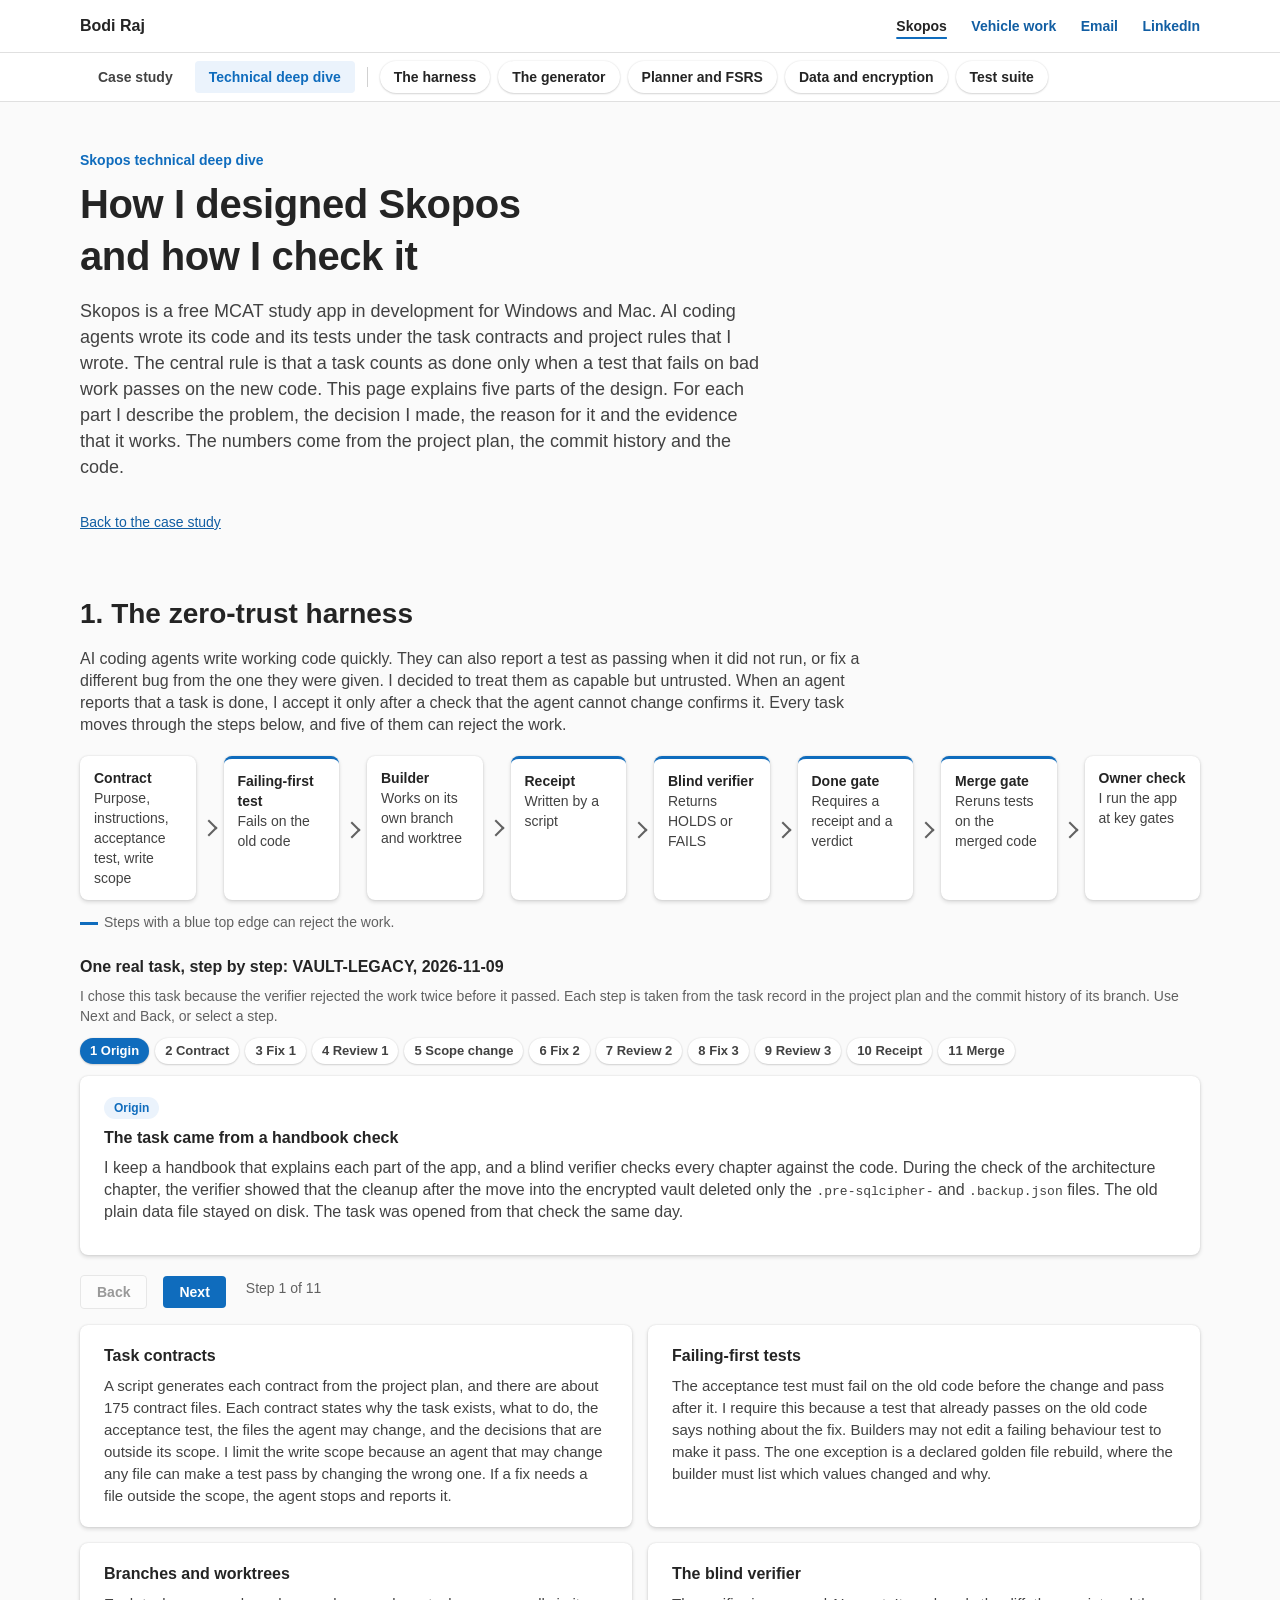
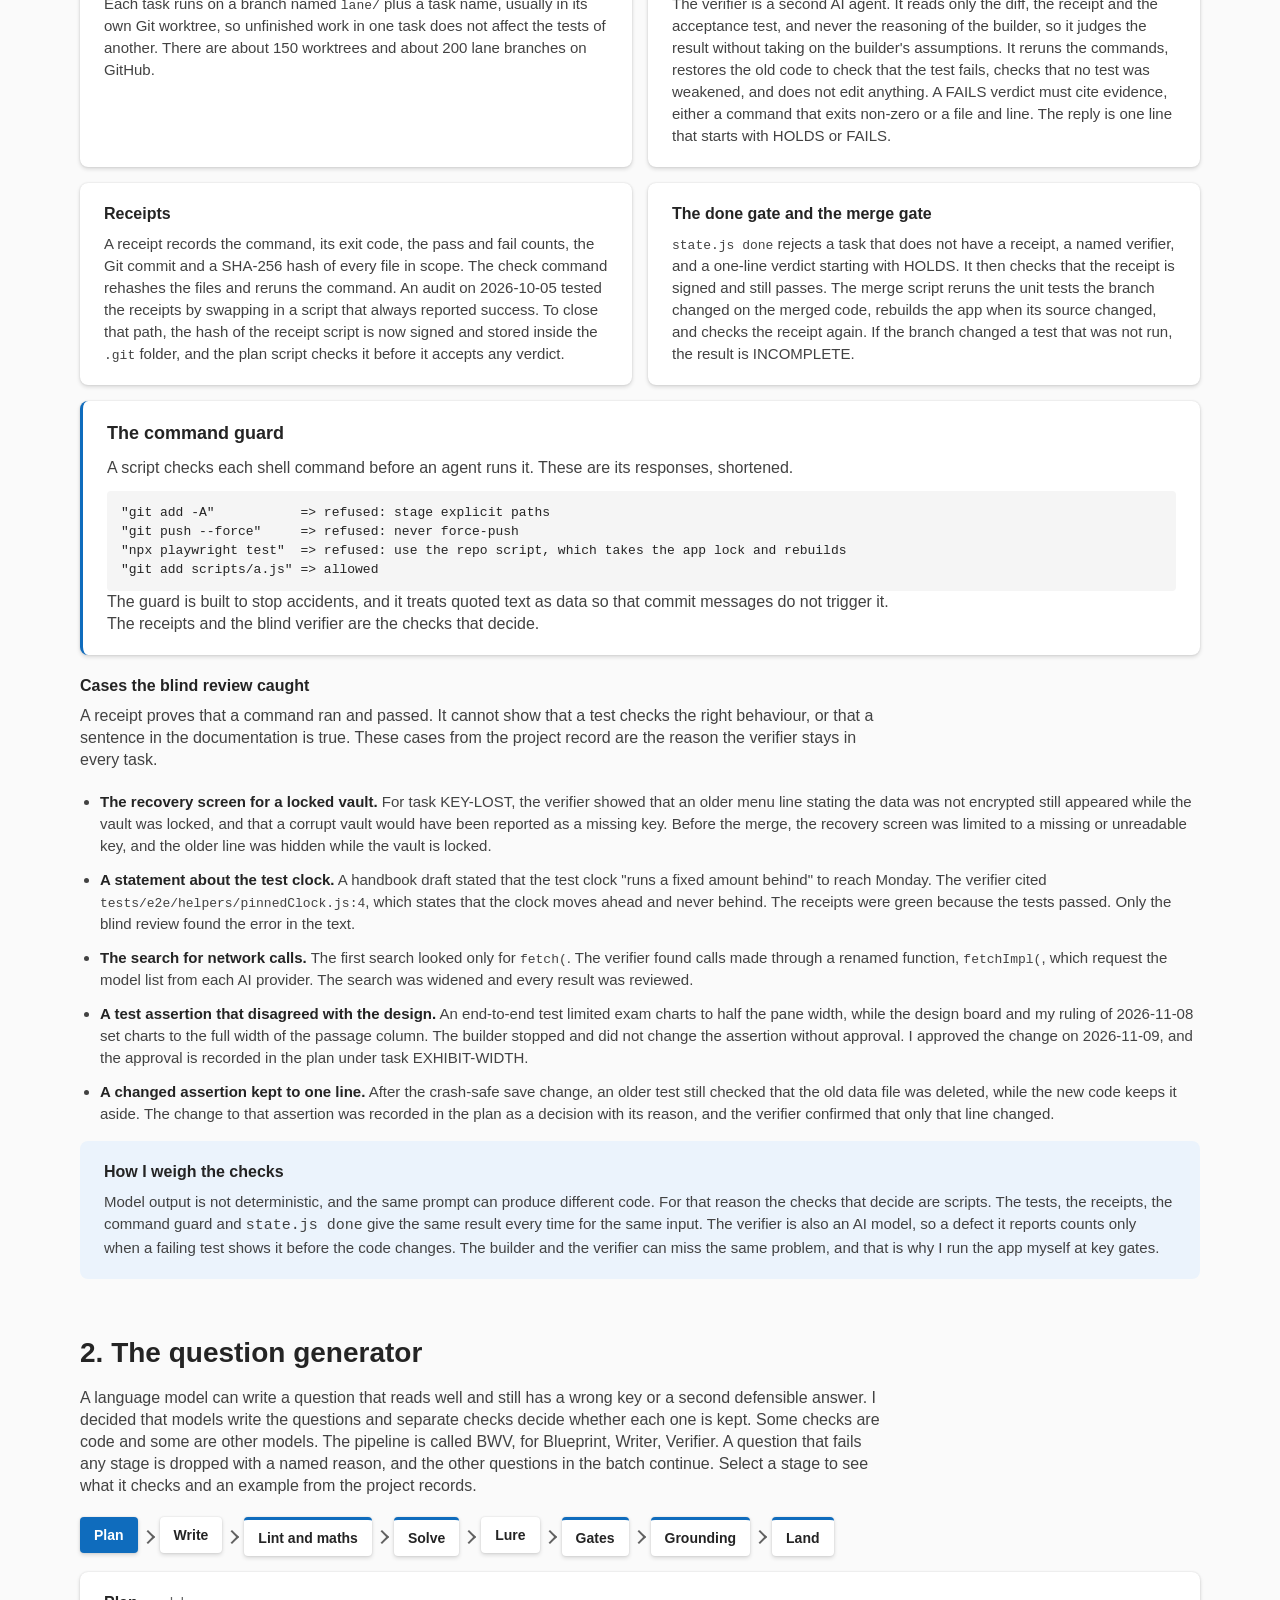
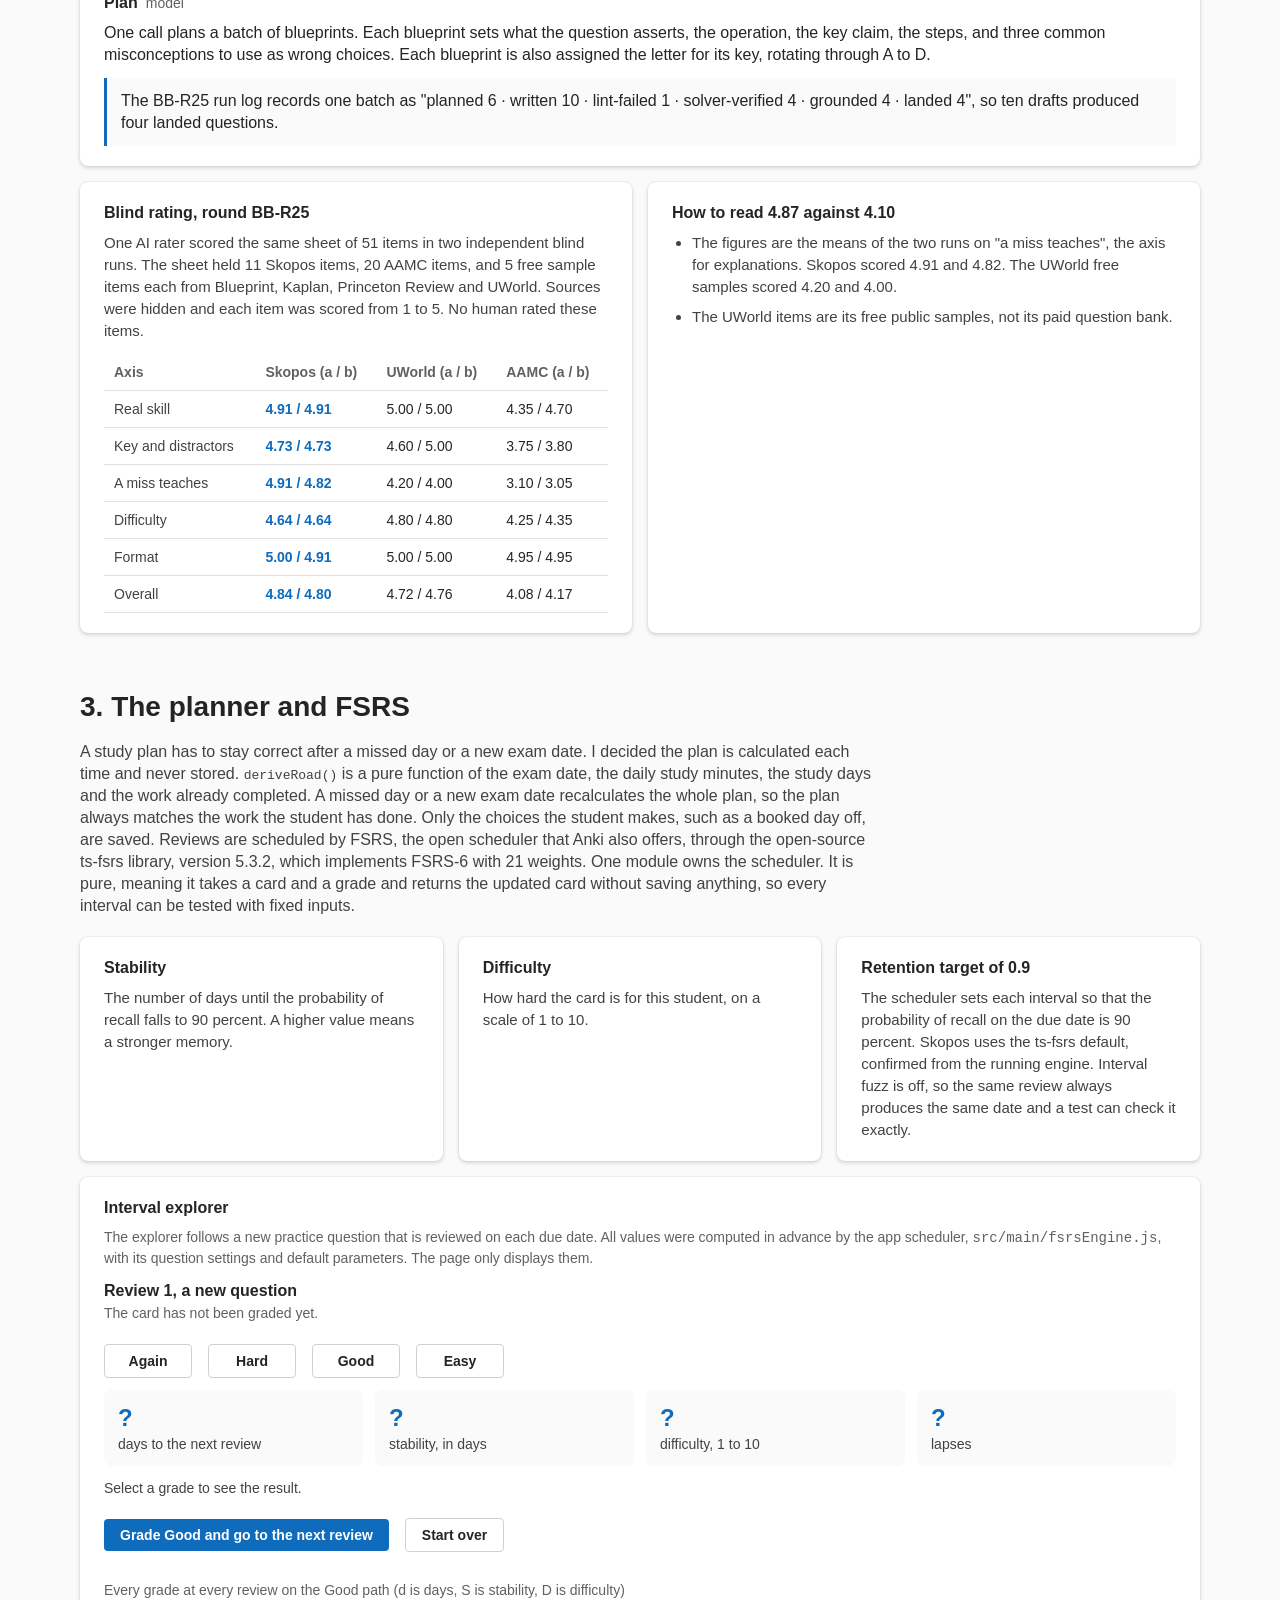
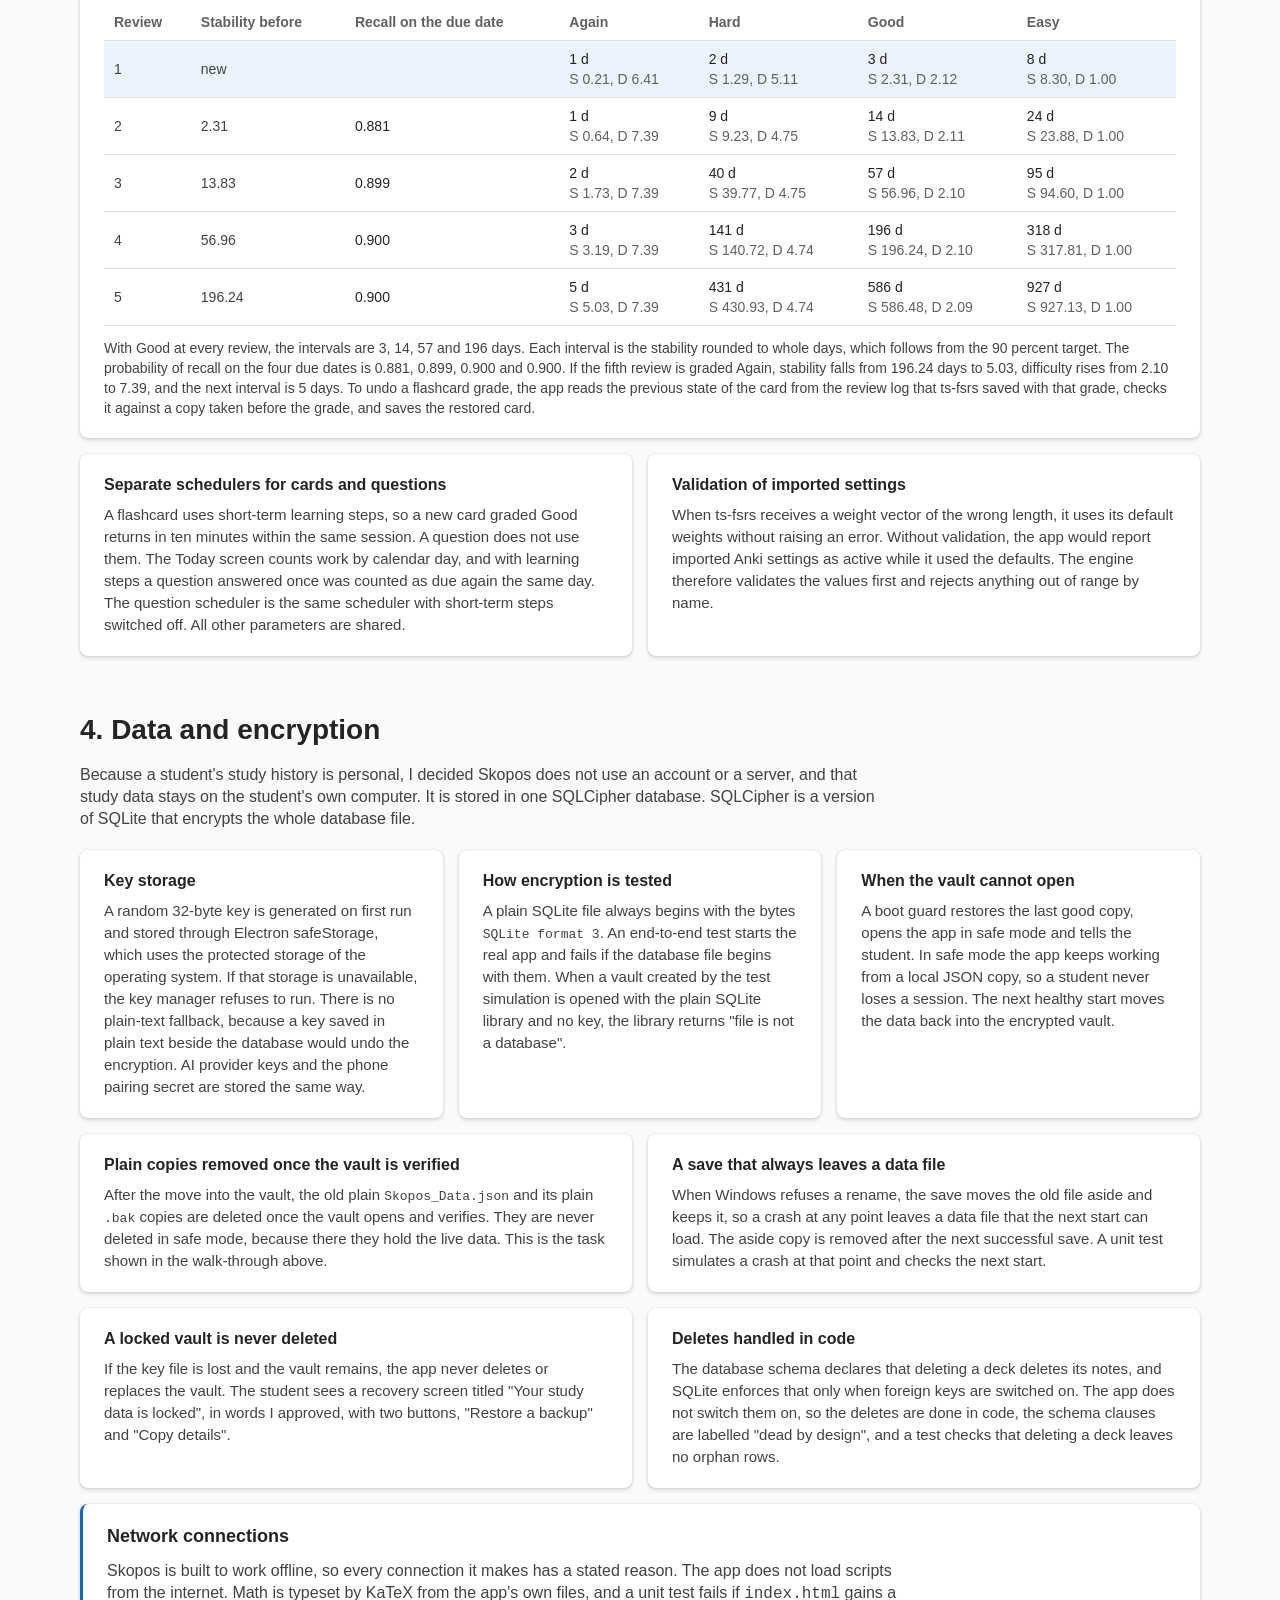
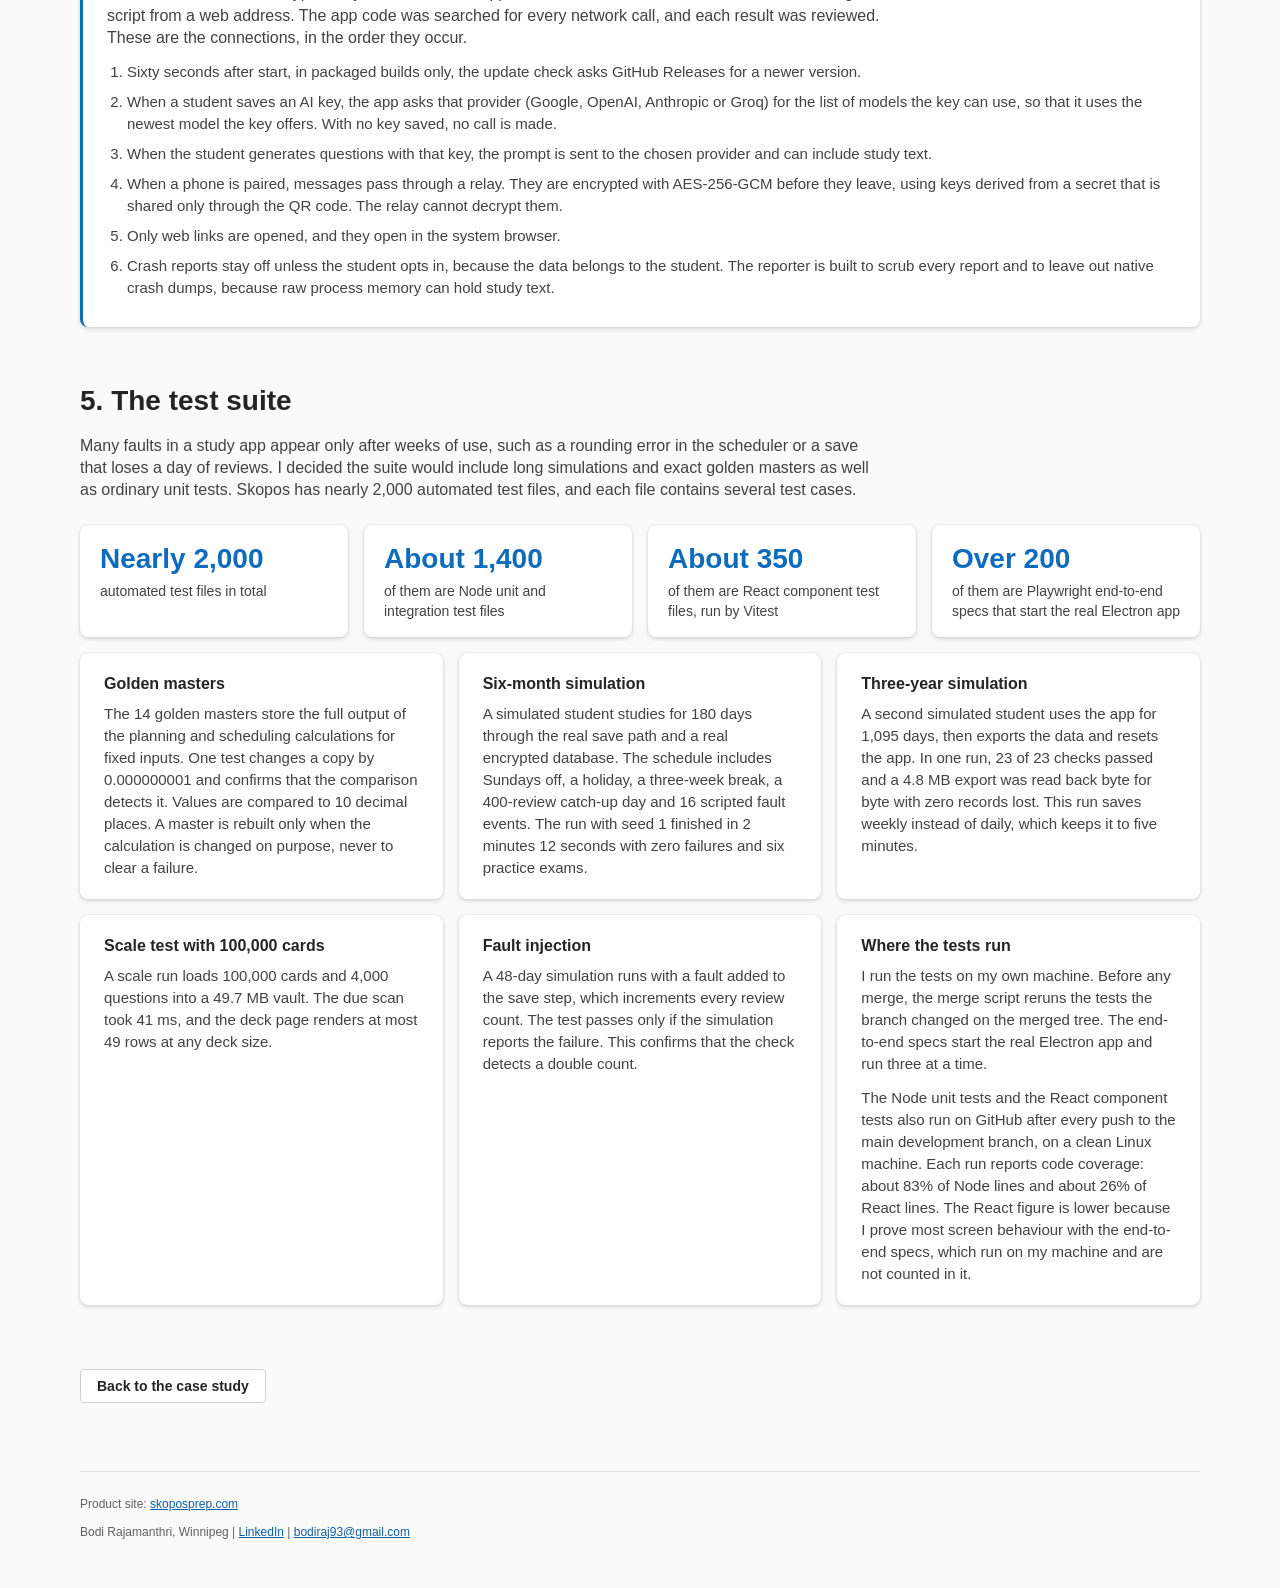
==== commit 11a9f844: "Full negatives in the deep dive" ====
--- a/skopos-deep-dive.html
+++ b/skopos-deep-dive.html
@@ -85,7 +85,7 @@
     <article class="card pad"><h3>Branches and worktrees</h3><p>Each task runs on a branch named <code>lane/</code> plus a task name, usually in its own Git worktree, so unfinished work in one task does not affect the tests of another. There are about 150 worktrees and about 200 lane branches on GitHub.</p></article>
     <article class="card pad"><h3>The blind verifier</h3><p>The verifier is a second AI agent. It reads only the diff, the receipt and the acceptance test, and never the reasoning of the builder, so it judges the result without taking on the builder's assumptions. It reruns the commands, restores the old code to check that the test fails, checks that no test was weakened, and does not edit anything. A FAILS verdict must cite evidence, either a command that exits non-zero or a file and line. The reply is one line that starts with HOLDS or FAILS.</p></article>
     <article class="card pad"><h3>Receipts</h3><p>A receipt records the command, its exit code, the pass and fail counts, the Git commit and a SHA-256 hash of every file in scope. The check command rehashes the files and reruns the command. An audit on 2026-10-05 tested the receipts by swapping in a script that always reported success. To close that path, the hash of the receipt script is now signed and stored inside the <code>.git</code> folder, and the plan script checks it before it accepts any verdict.</p></article>
-    <article class="card pad"><h3>The done gate and the merge gate</h3><p><code>state.js done</code> rejects a task that has no receipt, no named verifier, or no one-line verdict starting with HOLDS. It then checks that the receipt is signed and still passes. The merge script reruns the unit tests the branch changed on the merged code, rebuilds the app when its source changed, and checks the receipt again. If the branch changed a test that was not run, the result is INCOMPLETE.</p></article>
+    <article class="card pad"><h3>The done gate and the merge gate</h3><p><code>state.js done</code> rejects a task that does not have a receipt, a named verifier, and a one-line verdict starting with HOLDS. It then checks that the receipt is signed and still passes. The merge script reruns the unit tests the branch changed on the merged code, rebuilds the app when its source changed, and checks the receipt again. If the branch changed a test that was not run, the result is INCOMPLETE.</p></article>
   </div>
 
   <article class="card pad feature after">
@@ -228,7 +228,7 @@
 <!-- 4. DATA -->
 <section class="wrap block" id="data">
   <h2>4. Data and encryption</h2>
-  <p class="intro">Because a student's study history is personal, I decided Skopos has no account and no server, and that study data stays on the student's own computer. It is stored in one SQLCipher database. SQLCipher is a version of SQLite that encrypts the whole database file.</p>
+  <p class="intro">Because a student's study history is personal, I decided Skopos does not use an account or a server, and that study data stays on the student's own computer. It is stored in one SQLCipher database. SQLCipher is a version of SQLite that encrypts the whole database file.</p>
   <div class="grid three">
     <article class="card pad"><h3>Key storage</h3><p>A random 32-byte key is generated on first run and stored through Electron safeStorage, which uses the protected storage of the operating system. If that storage is unavailable, the key manager refuses to run. There is no plain-text fallback, because a key saved in plain text beside the database would undo the encryption. AI provider keys and the phone pairing secret are stored the same way.</p></article>
     <article class="card pad"><h3>How encryption is tested</h3><p>A plain SQLite file always begins with the bytes <code>SQLite format 3</code>. An end-to-end test starts the real app and fails if the database file begins with them. When a vault created by the test simulation is opened with the plain SQLite library and no key, the library returns "file is not a database".</p></article>
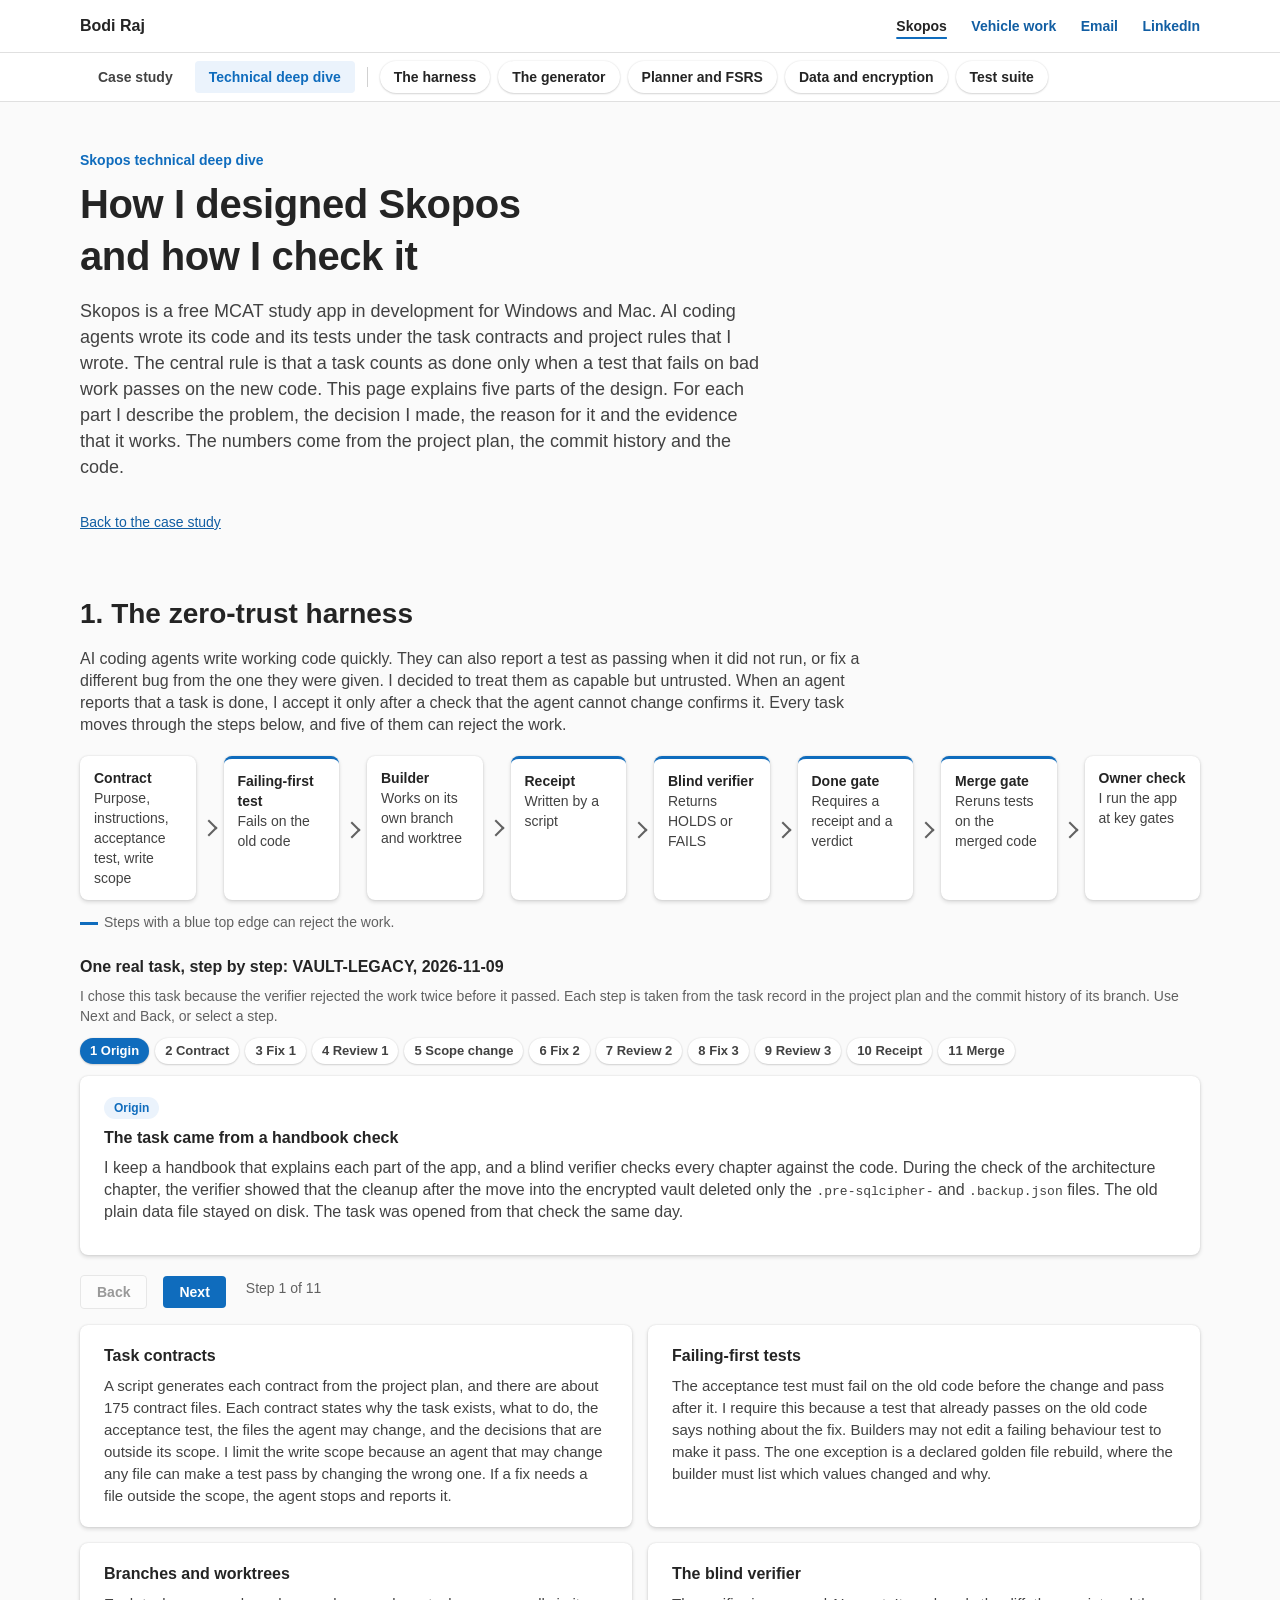
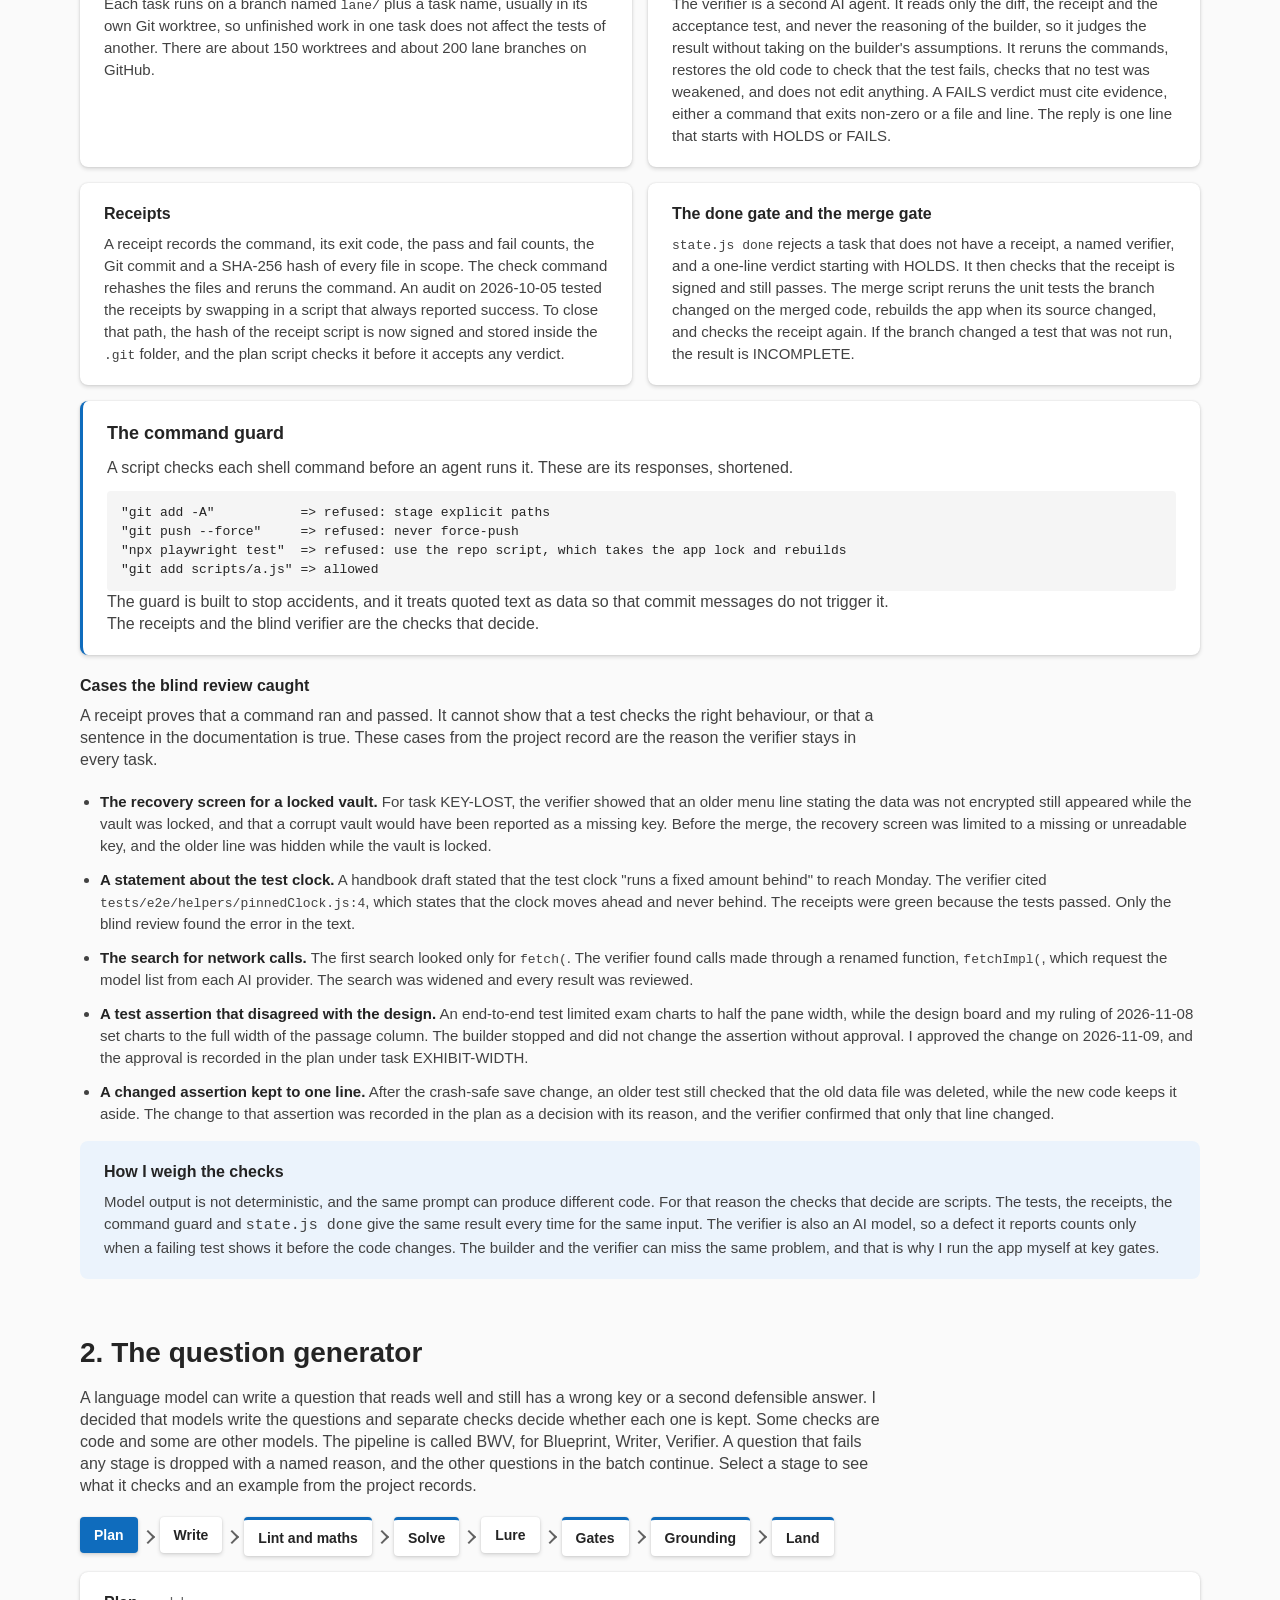
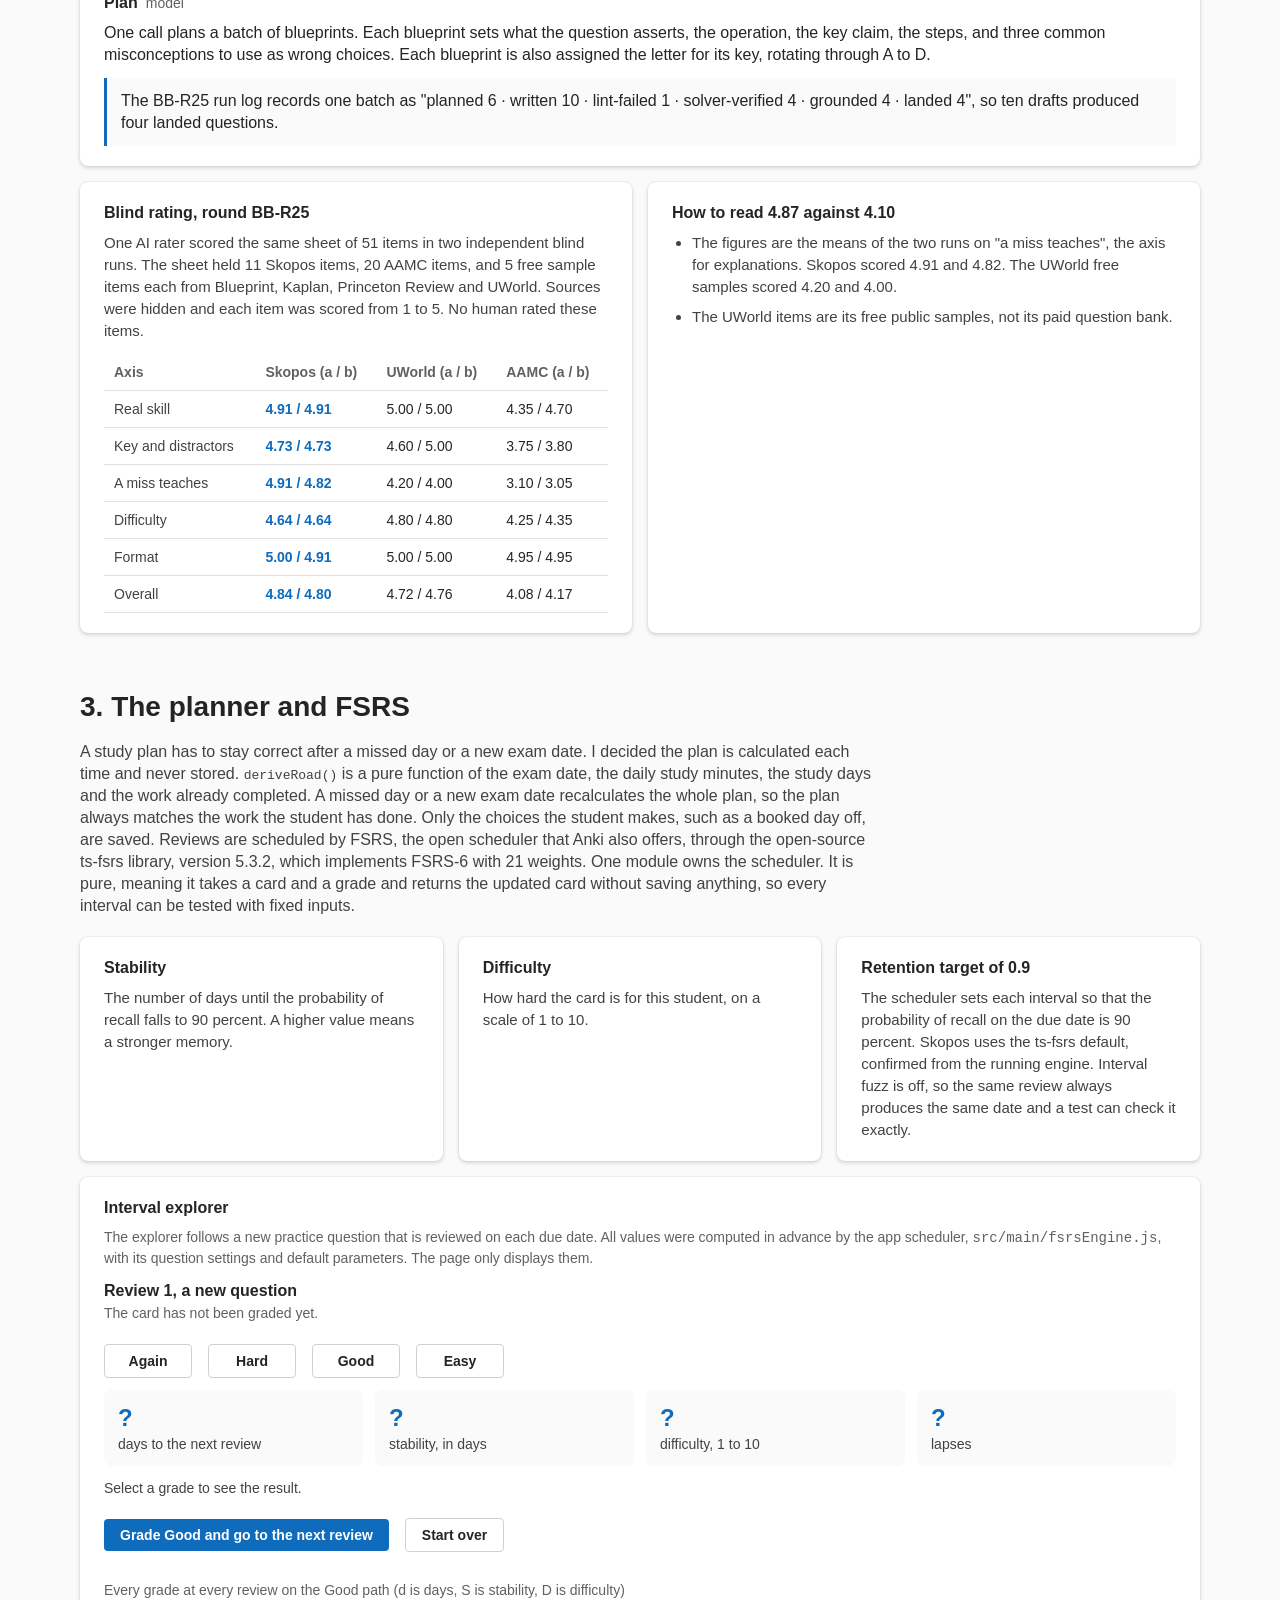
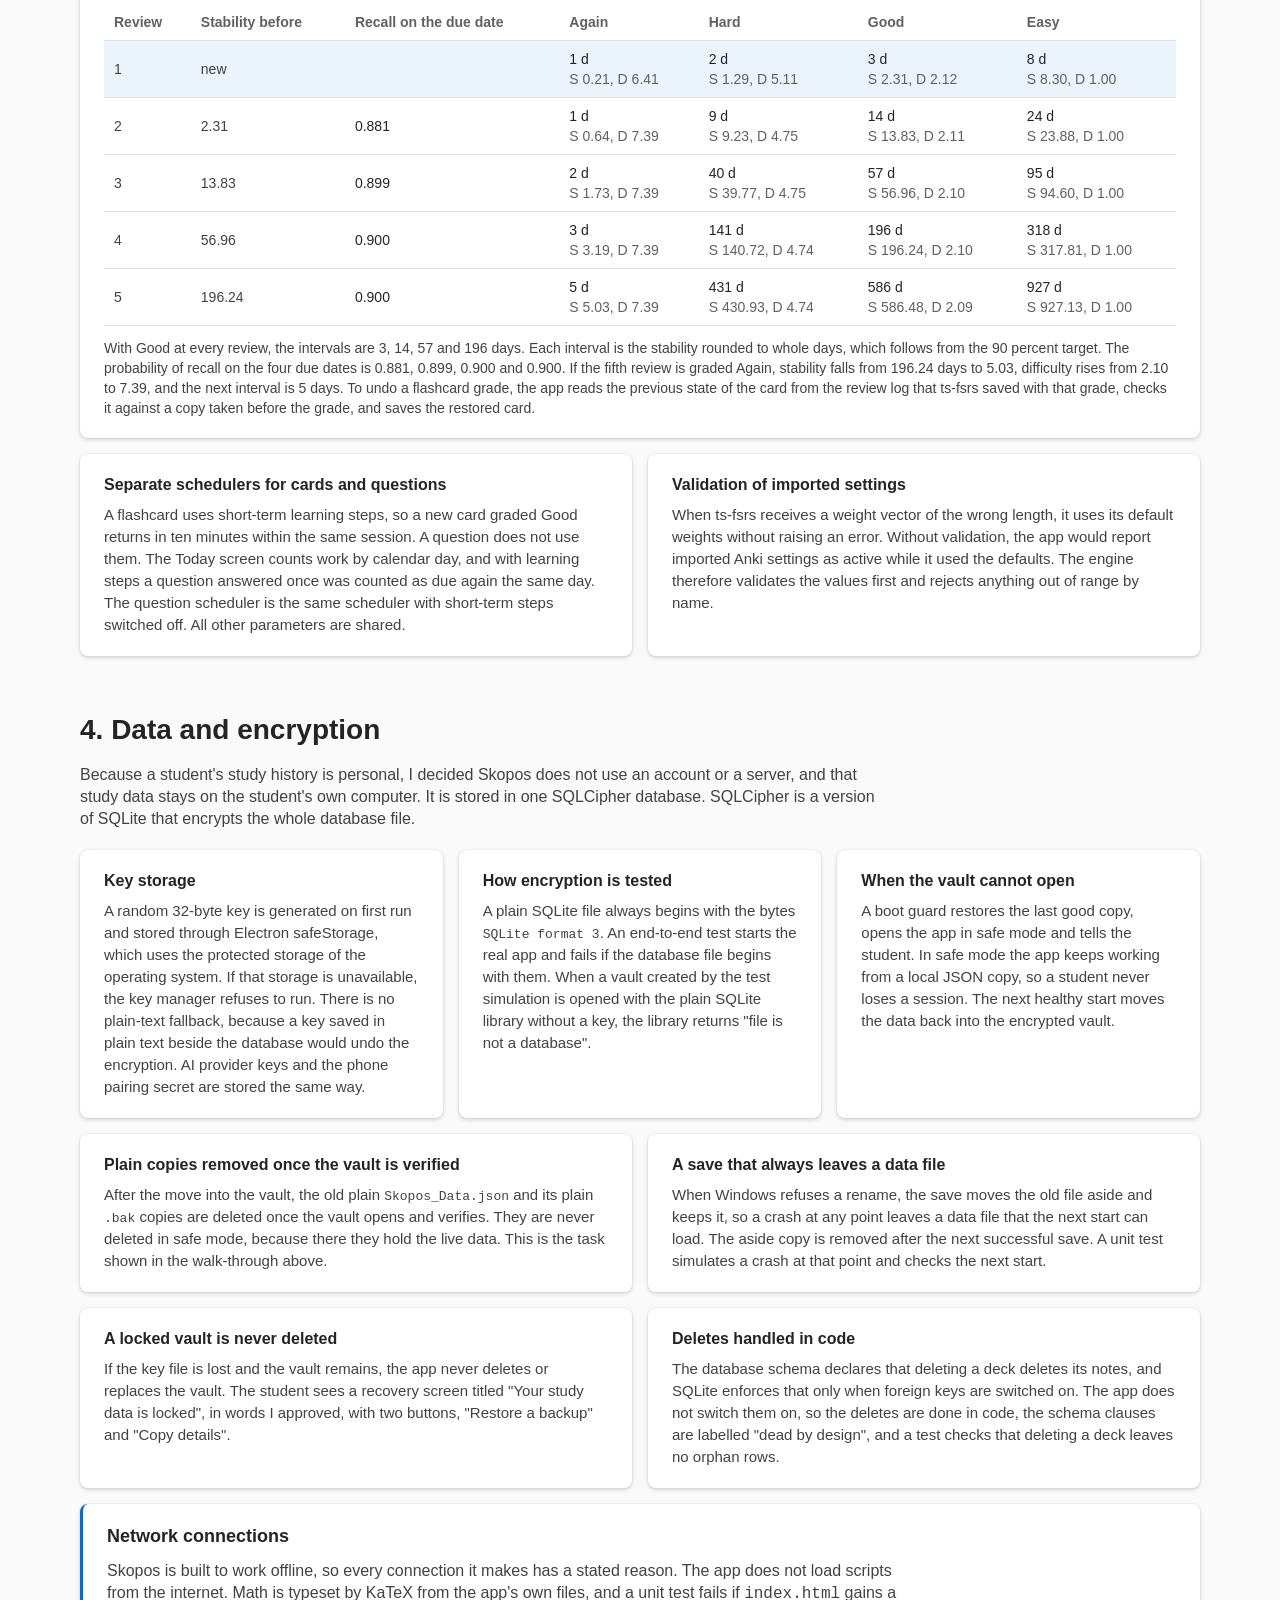
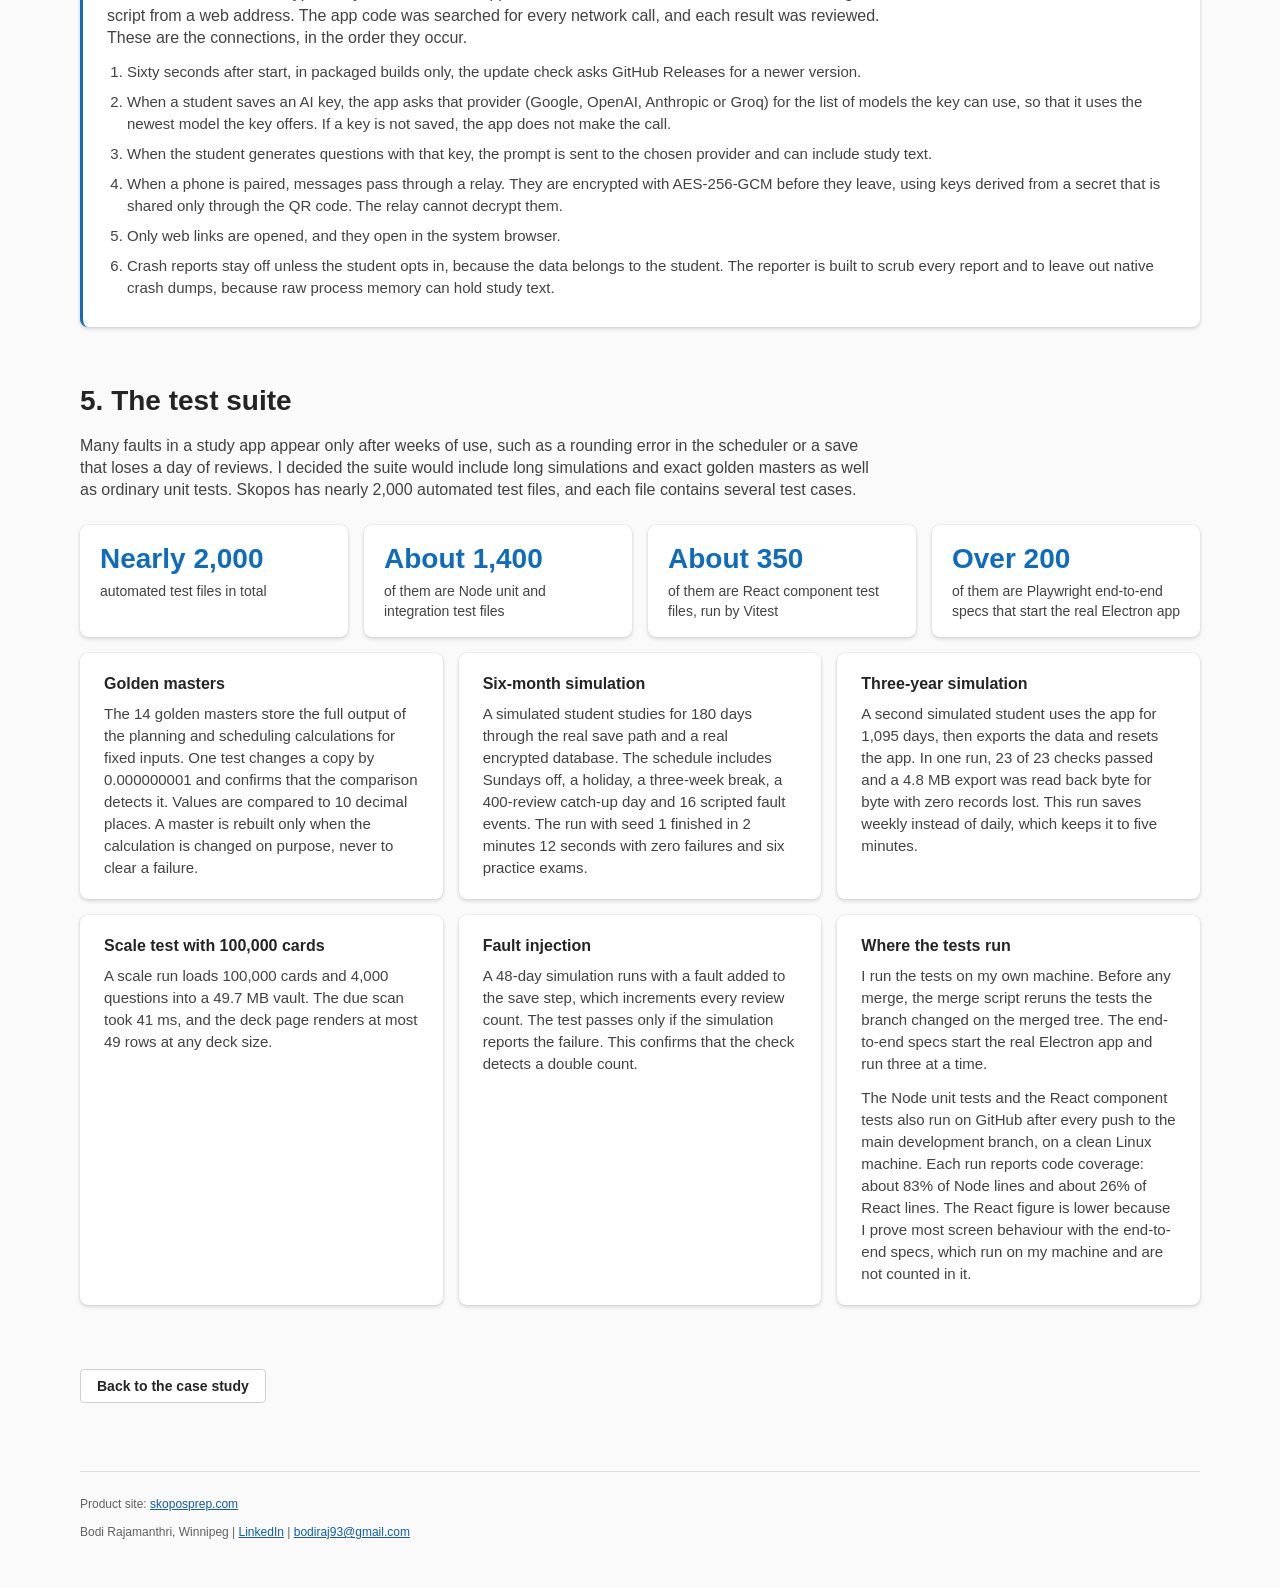
==== commit 6ae60f9e: "Full negatives: did not have, without a key, does not make" ====
--- a/skopos-deep-dive.html
+++ b/skopos-deep-dive.html
@@ -231,7 +231,7 @@
   <p class="intro">Because a student's study history is personal, I decided Skopos does not use an account or a server, and that study data stays on the student's own computer. It is stored in one SQLCipher database. SQLCipher is a version of SQLite that encrypts the whole database file.</p>
   <div class="grid three">
     <article class="card pad"><h3>Key storage</h3><p>A random 32-byte key is generated on first run and stored through Electron safeStorage, which uses the protected storage of the operating system. If that storage is unavailable, the key manager refuses to run. There is no plain-text fallback, because a key saved in plain text beside the database would undo the encryption. AI provider keys and the phone pairing secret are stored the same way.</p></article>
-    <article class="card pad"><h3>How encryption is tested</h3><p>A plain SQLite file always begins with the bytes <code>SQLite format 3</code>. An end-to-end test starts the real app and fails if the database file begins with them. When a vault created by the test simulation is opened with the plain SQLite library and no key, the library returns "file is not a database".</p></article>
+    <article class="card pad"><h3>How encryption is tested</h3><p>A plain SQLite file always begins with the bytes <code>SQLite format 3</code>. An end-to-end test starts the real app and fails if the database file begins with them. When a vault created by the test simulation is opened with the plain SQLite library without a key, the library returns "file is not a database".</p></article>
     <article class="card pad"><h3>When the vault cannot open</h3><p>A boot guard restores the last good copy, opens the app in safe mode and tells the student. In safe mode the app keeps working from a local JSON copy, so a student never loses a session. The next healthy start moves the data back into the encrypted vault.</p></article>
   </div>
 
@@ -247,7 +247,7 @@
     <p>Skopos is built to work offline, so every connection it makes has a stated reason. The app does not load scripts from the internet. Math is typeset by KaTeX from the app's own files, and a unit test fails if <code>index.html</code> gains a script from a web address. The app code was searched for every network call, and each result was reviewed. These are the connections, in the order they occur.</p>
     <ol class="plain">
       <li>Sixty seconds after start, in packaged builds only, the update check asks GitHub Releases for a newer version.</li>
-      <li>When a student saves an AI key, the app asks that provider (Google, OpenAI, Anthropic or Groq) for the list of models the key can use, so that it uses the newest model the key offers. With no key saved, no call is made.</li>
+      <li>When a student saves an AI key, the app asks that provider (Google, OpenAI, Anthropic or Groq) for the list of models the key can use, so that it uses the newest model the key offers. If a key is not saved, the app does not make the call.</li>
       <li>When the student generates questions with that key, the prompt is sent to the chosen provider and can include study text.</li>
       <li>When a phone is paired, messages pass through a relay. They are encrypted with AES-256-GCM before they leave, using keys derived from a secret that is shared only through the QR code. The relay cannot decrypt them.</li>
       <li>Only web links are opened, and they open in the system browser.</li>
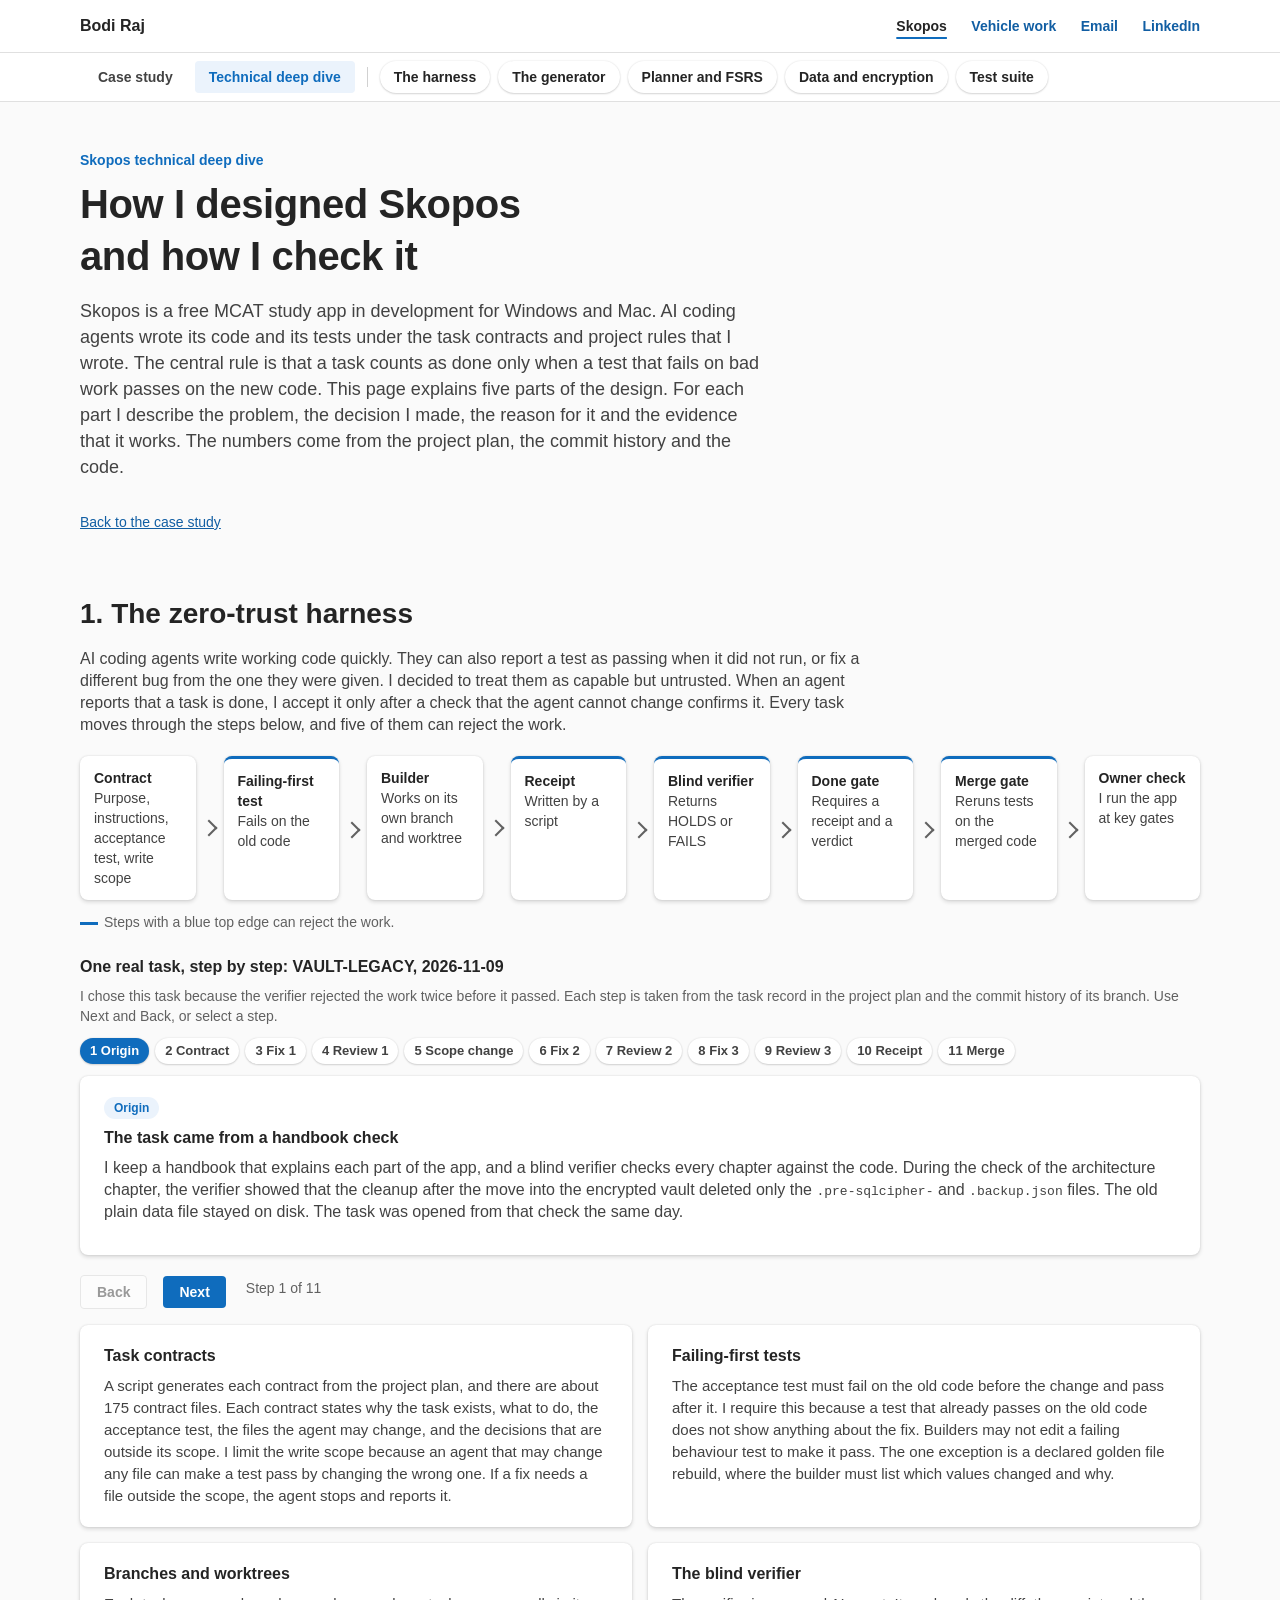
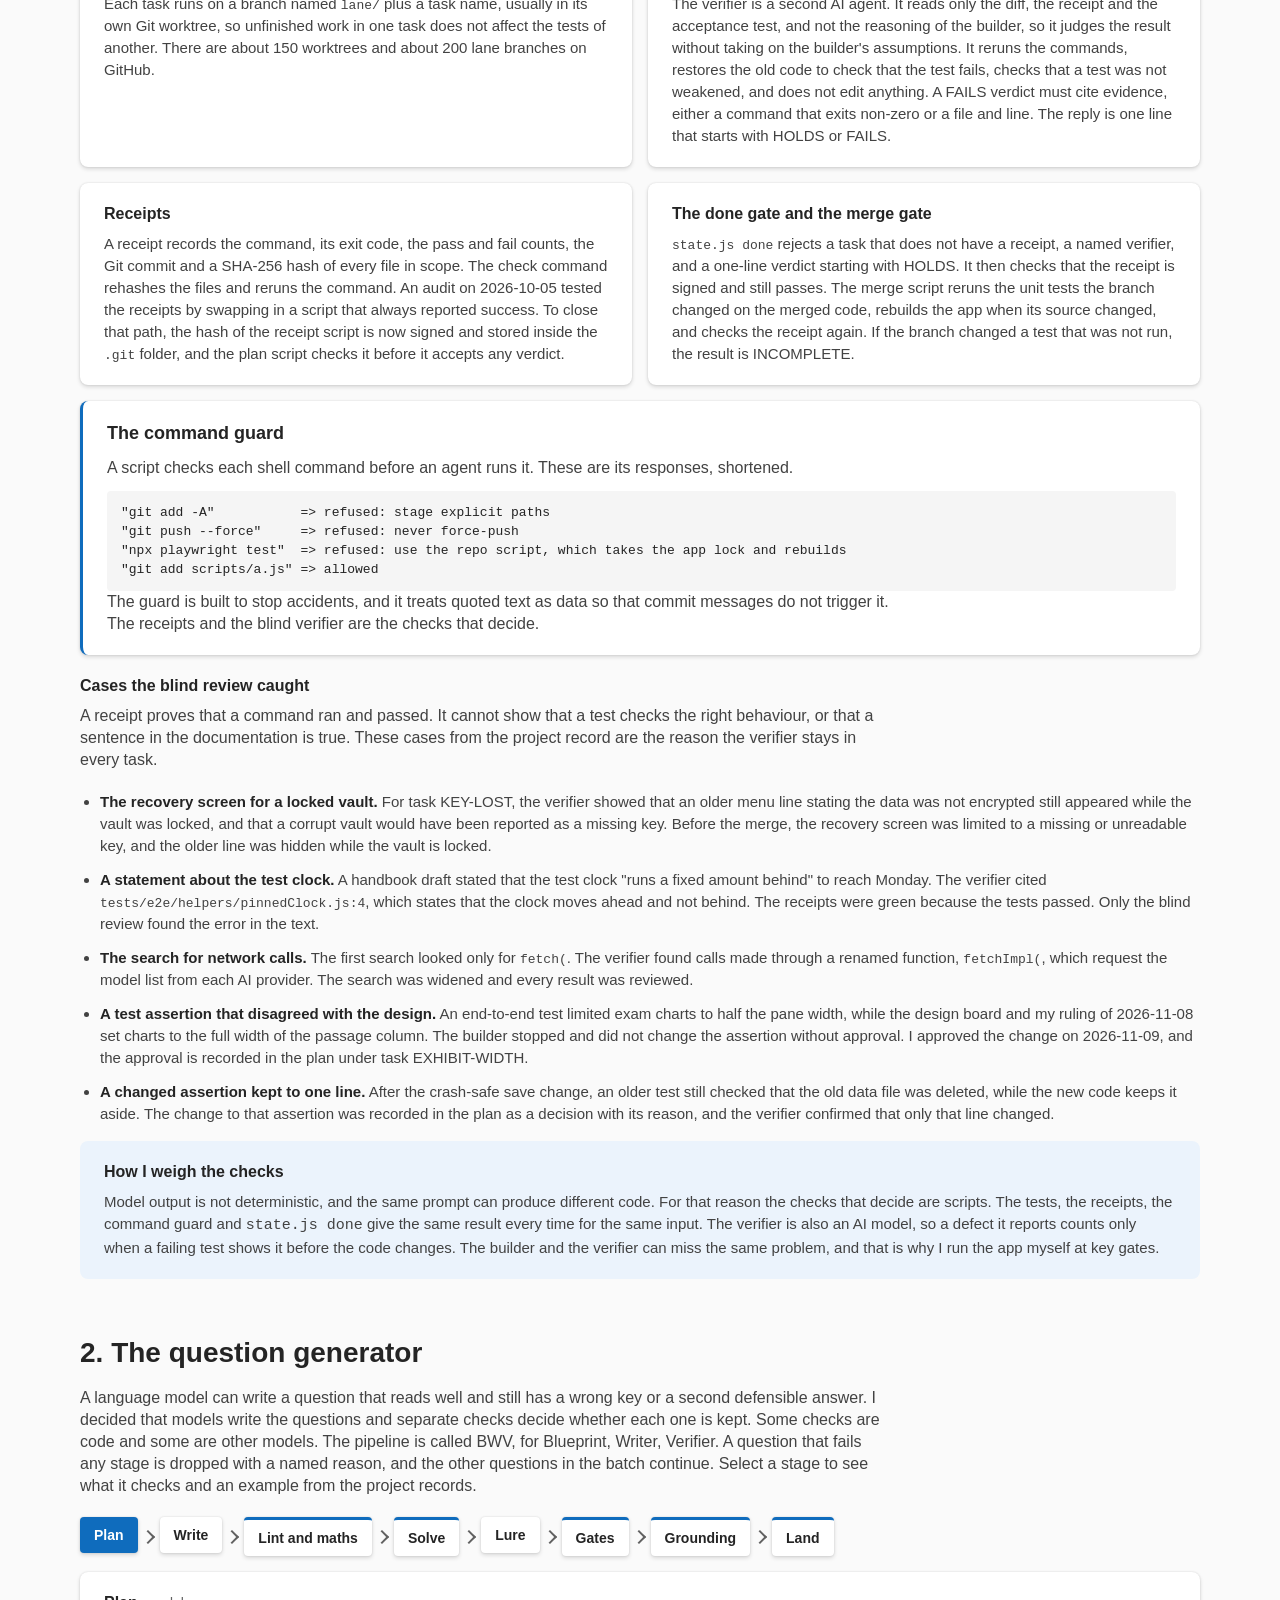
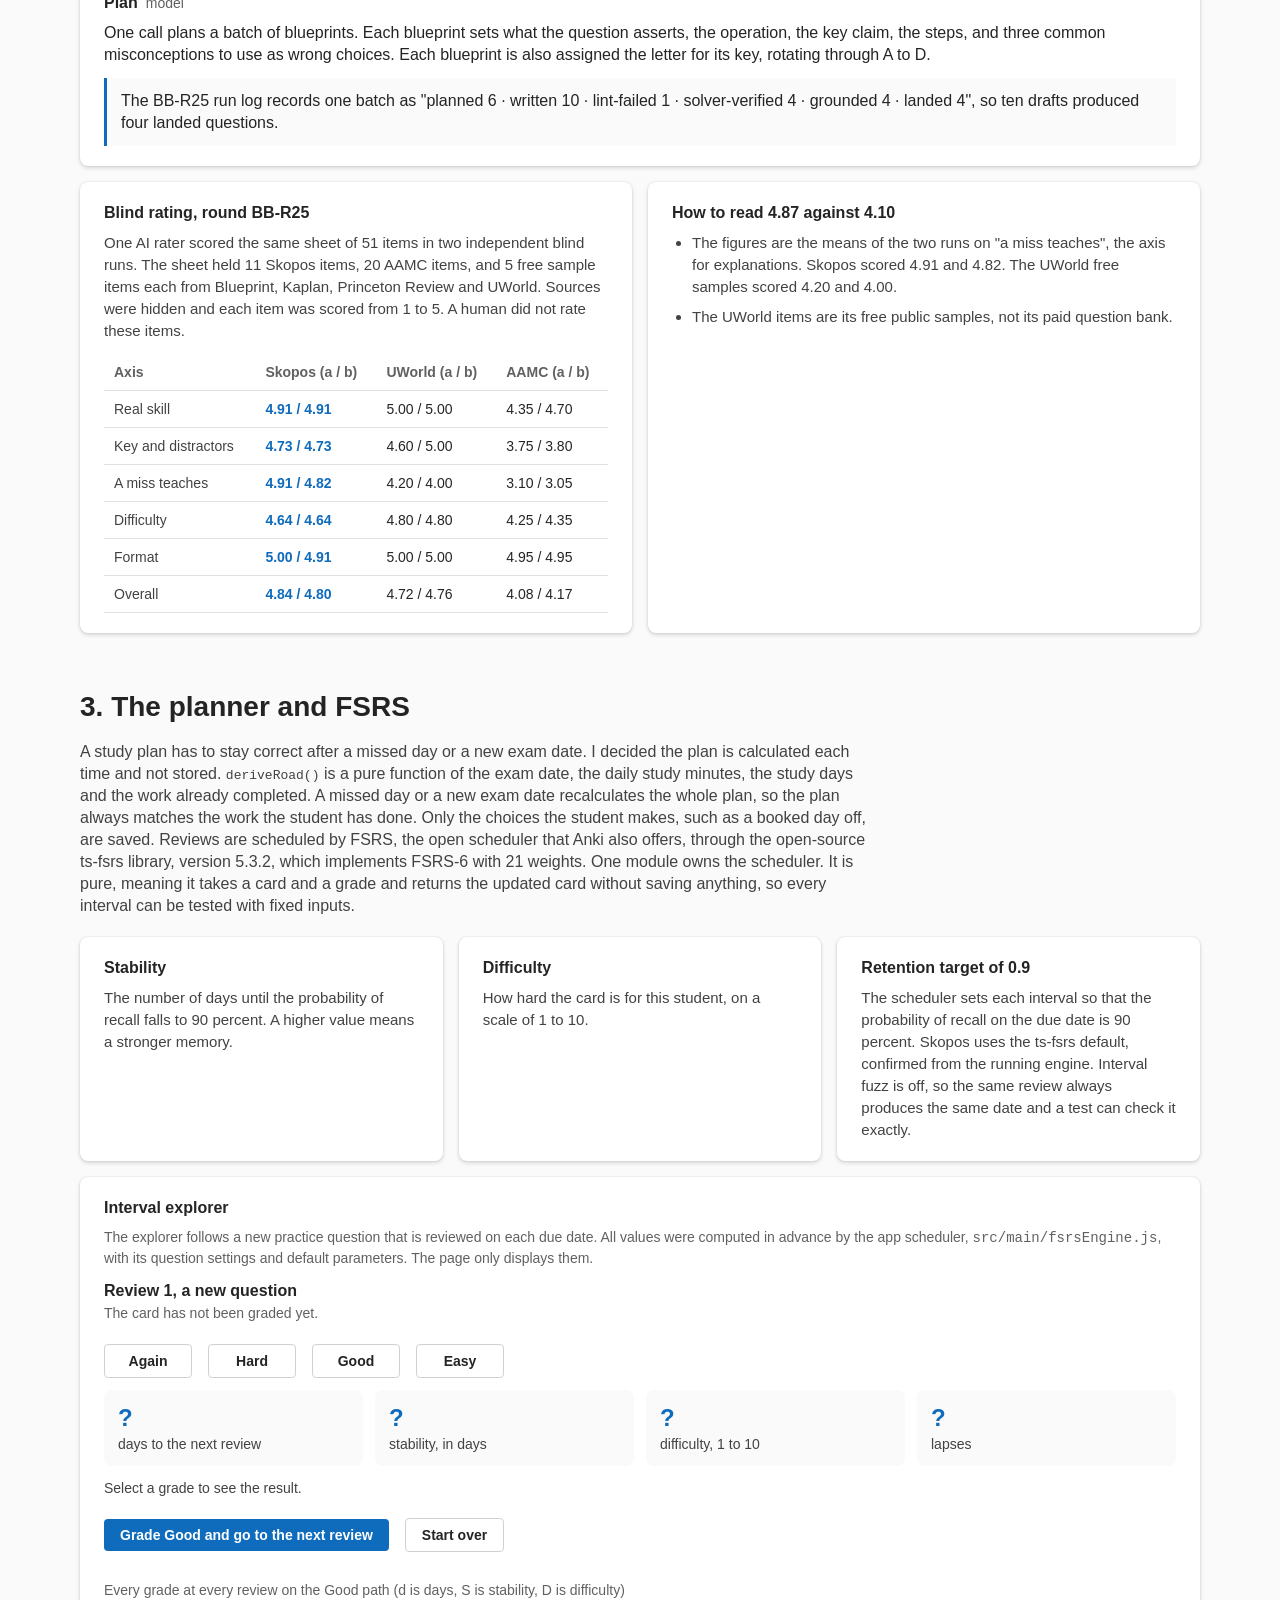
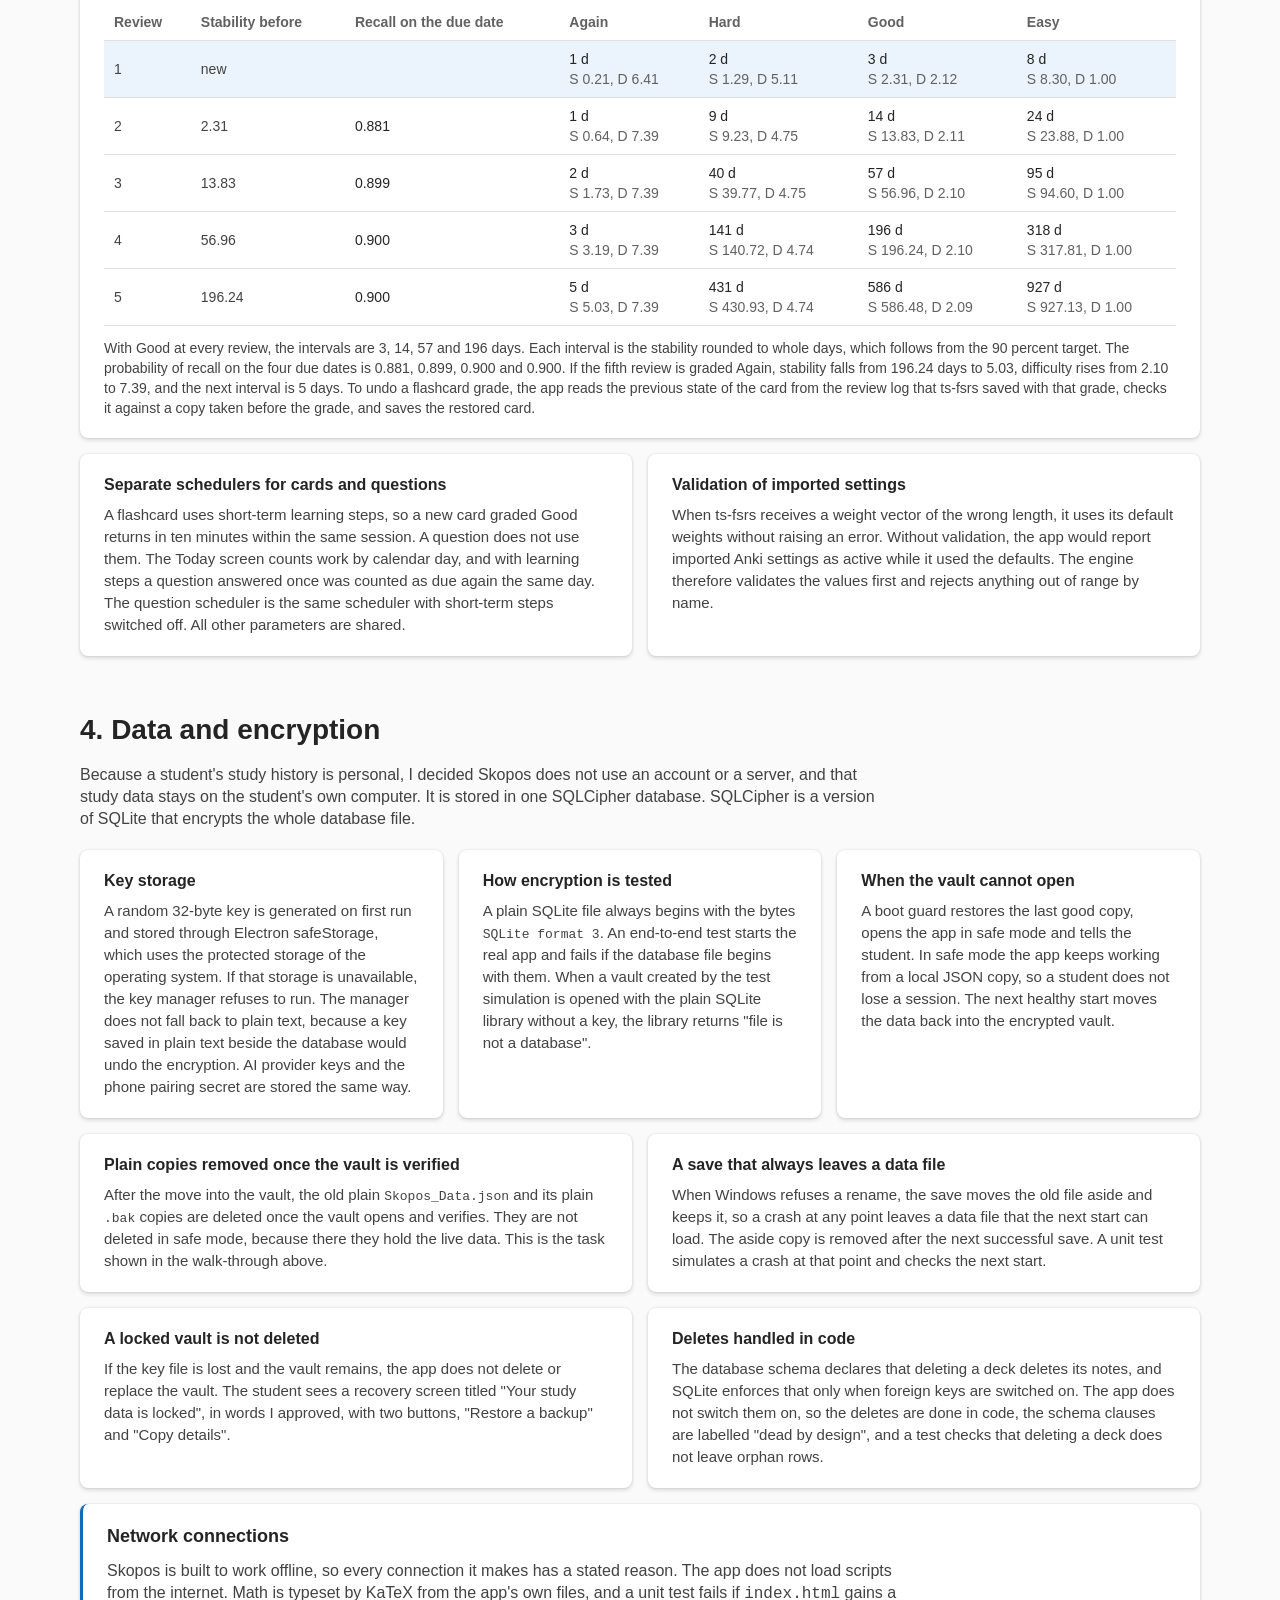
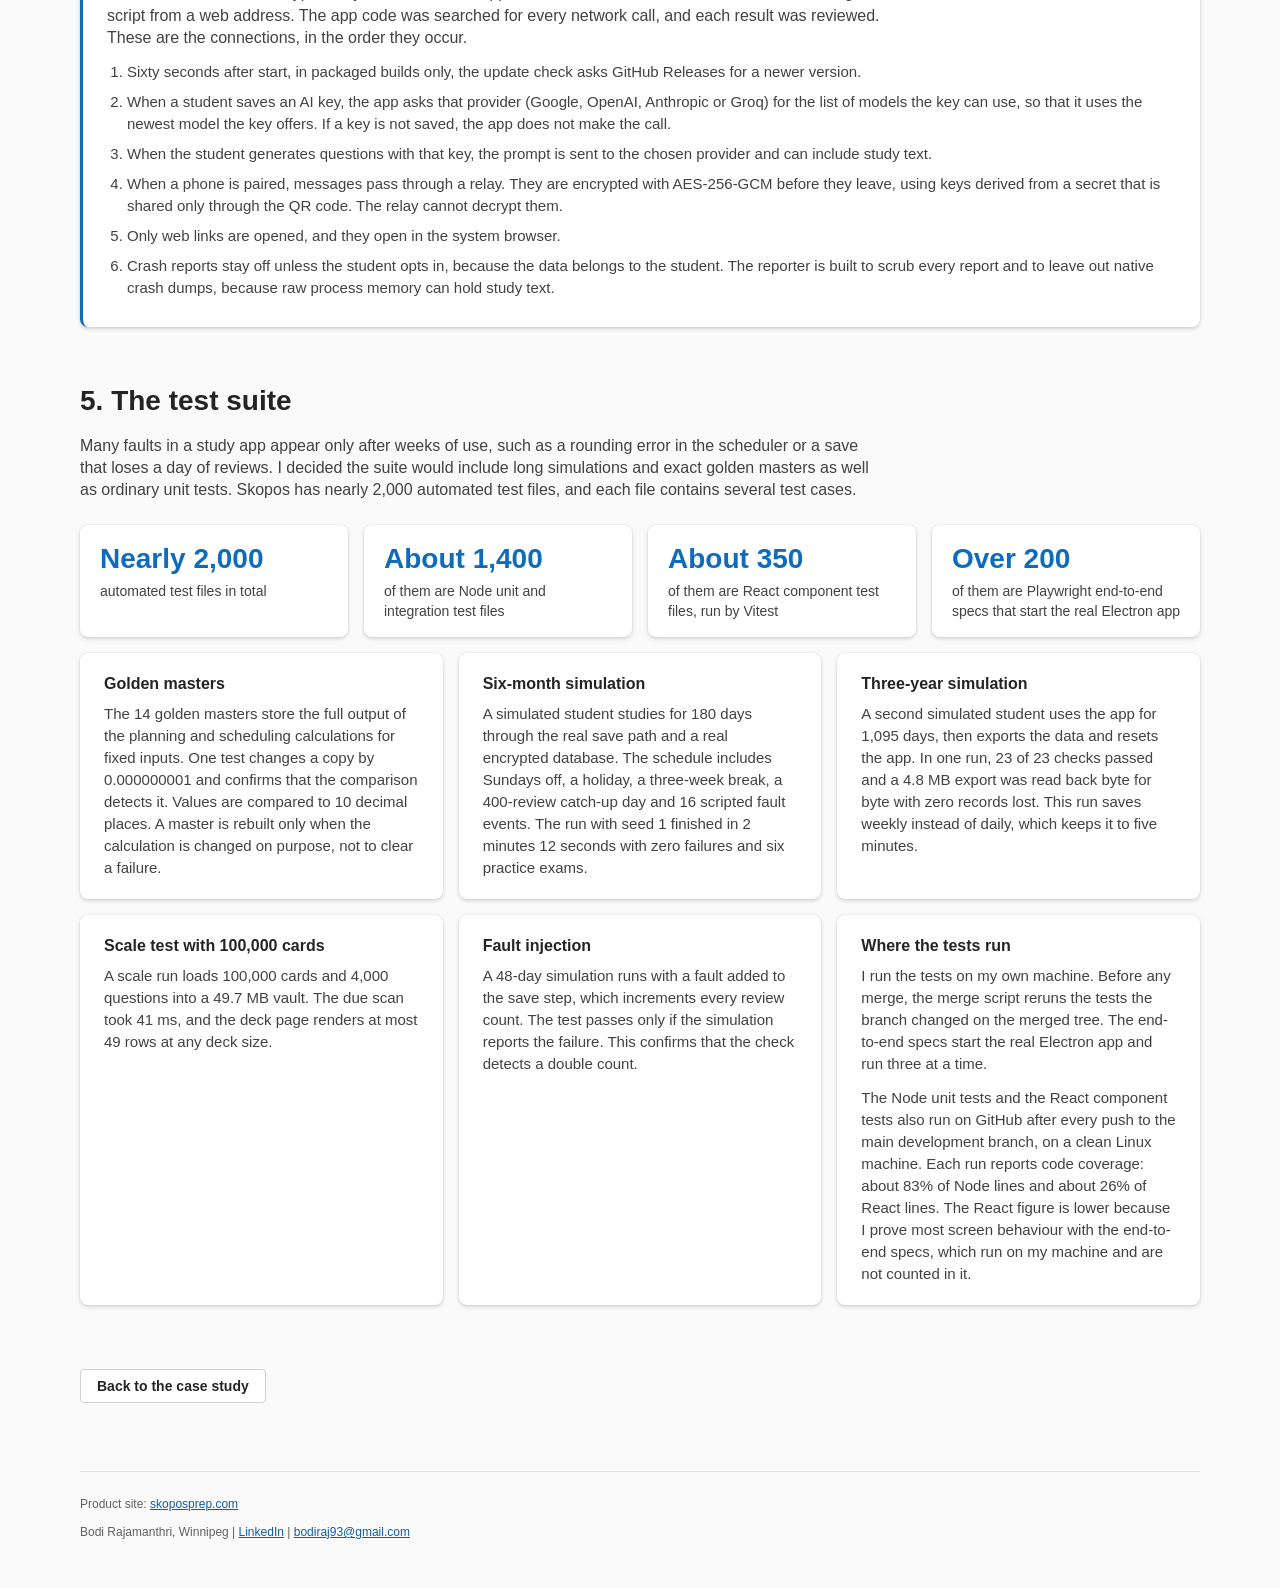
==== commit bae1f3ab: "Full negatives across the portfolio" ====
--- a/skopos-deep-dive.html
+++ b/skopos-deep-dive.html
@@ -74,16 +74,16 @@
 "exitCode": 0,
 "durationMs": 9228,
 "git": { "branch": "lane/vault-legacy", ... },
-"scopeFiles": { "src/main/storageAdapter.js": "3e05f37d145a939a...", ... }</pre><p>The receipt stores the exit code, the commit and a SHA-256 hash of each file in scope. If any of those files changes later, the receipt no longer confirms. The verifier recorded the receipt as confirmed, with 60 tests passing.</p></li>
+"scopeFiles": { "src/main/storageAdapter.js": "3e05f37d145a939a...", ... }</pre><p>The receipt stores the exit code, the commit and a SHA-256 hash of each file in scope. If any of those files changes later, the receipt stops confirming. The verifier recorded the receipt as confirmed, with 60 tests passing.</p></li>
       <li id="walk-11"><span class="tag">Merge</span><h3>The branch was merged into the trunk</h3><p>Merge commit <code>27c4773eb</code> brought the branch into <code>flow-build</code>. The vault test then stayed in use as a regression check. The receipt for a later task, KEY-LOST, ran it together with the locked-vault test, and 8 of 8 tests passed.</p></li>
     </ol>
   </div>
 
   <div class="grid two after">
     <article class="card pad"><h3>Task contracts</h3><p>A script generates each contract from the project plan, and there are about 175 contract files. Each contract states why the task exists, what to do, the acceptance test, the files the agent may change, and the decisions that are outside its scope. I limit the write scope because an agent that may change any file can make a test pass by changing the wrong one. If a fix needs a file outside the scope, the agent stops and reports it.</p></article>
-    <article class="card pad"><h3>Failing-first tests</h3><p>The acceptance test must fail on the old code before the change and pass after it. I require this because a test that already passes on the old code says nothing about the fix. Builders may not edit a failing behaviour test to make it pass. The one exception is a declared golden file rebuild, where the builder must list which values changed and why.</p></article>
+    <article class="card pad"><h3>Failing-first tests</h3><p>The acceptance test must fail on the old code before the change and pass after it. I require this because a test that already passes on the old code does not show anything about the fix. Builders may not edit a failing behaviour test to make it pass. The one exception is a declared golden file rebuild, where the builder must list which values changed and why.</p></article>
     <article class="card pad"><h3>Branches and worktrees</h3><p>Each task runs on a branch named <code>lane/</code> plus a task name, usually in its own Git worktree, so unfinished work in one task does not affect the tests of another. There are about 150 worktrees and about 200 lane branches on GitHub.</p></article>
-    <article class="card pad"><h3>The blind verifier</h3><p>The verifier is a second AI agent. It reads only the diff, the receipt and the acceptance test, and never the reasoning of the builder, so it judges the result without taking on the builder's assumptions. It reruns the commands, restores the old code to check that the test fails, checks that no test was weakened, and does not edit anything. A FAILS verdict must cite evidence, either a command that exits non-zero or a file and line. The reply is one line that starts with HOLDS or FAILS.</p></article>
+    <article class="card pad"><h3>The blind verifier</h3><p>The verifier is a second AI agent. It reads only the diff, the receipt and the acceptance test, and not the reasoning of the builder, so it judges the result without taking on the builder's assumptions. It reruns the commands, restores the old code to check that the test fails, checks that a test was not weakened, and does not edit anything. A FAILS verdict must cite evidence, either a command that exits non-zero or a file and line. The reply is one line that starts with HOLDS or FAILS.</p></article>
     <article class="card pad"><h3>Receipts</h3><p>A receipt records the command, its exit code, the pass and fail counts, the Git commit and a SHA-256 hash of every file in scope. The check command rehashes the files and reruns the command. An audit on 2026-10-05 tested the receipts by swapping in a script that always reported success. To close that path, the hash of the receipt script is now signed and stored inside the <code>.git</code> folder, and the plan script checks it before it accepts any verdict.</p></article>
     <article class="card pad"><h3>The done gate and the merge gate</h3><p><code>state.js done</code> rejects a task that does not have a receipt, a named verifier, and a one-line verdict starting with HOLDS. It then checks that the receipt is signed and still passes. The merge script reruns the unit tests the branch changed on the merged code, rebuilds the app when its source changed, and checks the receipt again. If the branch changed a test that was not run, the result is INCOMPLETE.</p></article>
   </div>
@@ -102,7 +102,7 @@
   <p class="intro">A receipt proves that a command ran and passed. It cannot show that a test checks the right behaviour, or that a sentence in the documentation is true. These cases from the project record are the reason the verifier stays in every task.</p>
   <ul class="plain catches">
     <li><strong>The recovery screen for a locked vault.</strong> For task KEY-LOST, the verifier showed that an older menu line stating the data was not encrypted still appeared while the vault was locked, and that a corrupt vault would have been reported as a missing key. Before the merge, the recovery screen was limited to a missing or unreadable key, and the older line was hidden while the vault is locked.</li>
-    <li><strong>A statement about the test clock.</strong> A handbook draft stated that the test clock "runs a fixed amount behind" to reach Monday. The verifier cited <code>tests/e2e/helpers/pinnedClock.js:4</code>, which states that the clock moves ahead and never behind. The receipts were green because the tests passed. Only the blind review found the error in the text.</li>
+    <li><strong>A statement about the test clock.</strong> A handbook draft stated that the test clock "runs a fixed amount behind" to reach Monday. The verifier cited <code>tests/e2e/helpers/pinnedClock.js:4</code>, which states that the clock moves ahead and not behind. The receipts were green because the tests passed. Only the blind review found the error in the text.</li>
     <li><strong>The search for network calls.</strong> The first search looked only for <code>fetch(</code>. The verifier found calls made through a renamed function, <code>fetchImpl(</code>, which request the model list from each AI provider. The search was widened and every result was reviewed.</li>
     <li><strong>A test assertion that disagreed with the design.</strong> An end-to-end test limited exam charts to half the pane width, while the design board and my ruling of 2026-11-08 set charts to the full width of the passage column. The builder stopped and did not change the assertion without approval. I approved the change on 2026-11-09, and the approval is recorded in the plan under task EXHIBIT-WIDTH.</li>
     <li><strong>A changed assertion kept to one line.</strong> After the crash-safe save change, an older test still checked that the old data file was deleted, while the new code keeps it aside. The change to that assertion was recorded in the plan as a decision with its reason, and the verifier confirmed that only that line changed.</li>
@@ -134,18 +134,18 @@
   <div class="panels">
     <article class="card pad panel" id="st-plan"><h3>Plan<span class="kind">model</span></h3><p>One call plans a batch of blueprints. Each blueprint sets what the question asserts, the operation, the key claim, the steps, and three common misconceptions to use as wrong choices. Each blueprint is also assigned the letter for its key, rotating through A to D.</p><div class="eg"><p>The BB-R25 run log records one batch as "planned 6 · written 10 · lint-failed 1 · solver-verified 4 · grounded 4 · landed 4", so ten drafts produced four landed questions.</p></div></article>
     <article class="card pad panel" id="st-write"><h3>Write<span class="kind">model</span></h3><p>One call per blueprint writes the question from a gold example and cites the span of the source that supports the answer. The writer does not write CARS passages. CARS passages are real excerpts, word for word, credited to their authors, and the writer receives the passage as fixed text and writes only the questions. Science passages are written from a real source. They may describe an invented experiment, but they may not state a fact the source does not support.</p><div class="eg"><p>I chose real excerpts after a blind rating on 2026-11-01, because a real excerpt reads as published writing, as AAMC passages do. Every landed CARS passage so far comes from open-access humanities essays in the Open Library of Humanities and PubMed Central.</p></div></article>
-    <article class="card pad panel" id="st-lint"><h3>Lint and maths<span class="kind">code</span></h3><p>Code checks each draft for duplicate wrong choices, text the app cannot display, and numeric answers that do not match their formula. For a numeric key, the writer must supply the formula. A small parser evaluates it without <code>eval</code>, using a fixed list of functions and constants. The check rejects any number the question does not give, requires the key to match the computed value at its own significant figures and sign, and requires that no wrong choice also matches.</p><div class="eg"><p>This check is code because a paid judge model detected a wrong key on some runs and missed it on others. Code gives the same answer every time. One key read "approximately 6.66 m/s" where the square root of 44.28 is 6.654. Another gave +8.82 J where the work is negative. On a test item, "6.65 m/s" failed as <code>key_computation_mismatch</code>, and a formula that used 3.1, a number the stem does not give, failed as <code>key_computation_foreign_number</code>.</p></div></article>
+    <article class="card pad panel" id="st-lint"><h3>Lint and maths<span class="kind">code</span></h3><p>Code checks each draft for duplicate wrong choices, text the app cannot display, and numeric answers that do not match their formula. For a numeric key, the writer must supply the formula. A small parser evaluates it without <code>eval</code>, using a fixed list of functions and constants. The check rejects any number the question does not give, requires the key to match the computed value at its own significant figures and sign, and requires that a wrong choice does not also match.</p><div class="eg"><p>This check is code because a paid judge model detected a wrong key on some runs and missed it on others. Code gives the same answer every time. One key read "approximately 6.66 m/s" where the square root of 44.28 is 6.654. Another gave +8.82 J where the work is negative. On a test item, "6.65 m/s" failed as <code>key_computation_mismatch</code>, and a formula that used 3.1, a number the stem does not give, failed as <code>key_computation_foreign_number</code>.</p></div></article>
     <article class="card pad panel" id="st-solve"><h3>Solve<span class="kind">second model</span></h3><p>A different model answers the question with the source available. It checks for a second defensible answer, two choices that mean the same thing, or a stem that reveals the answer. In strict mode, a solver confidence below 0.75 drops the question.</p><div class="eg"><p>In the BB-R25 batch, 10 drafts were written, 1 failed the lint stage and 4 were verified by the solver. The other drafts did not continue.</p></div></article>
     <article class="card pad panel" id="st-lure"><h3>Lure<span class="kind">small model, measurement only</span></h3><p>A small model answers without the source, to estimate how a less prepared student would answer. The wrong choice it selects is recorded on the question. This stage does not reject questions, except in one catalogue path. Where its answer is used as a gate, it answers twice with the choices rotated, so that its preferred letter does not affect the result.</p></article>
     <article class="card pad panel" id="st-gates"><h3>Gates<span class="kind">code, then judge model</span></h3><p>Code runs a second set of checks, then a judge model scores the question against the item standard. A question that fails is dropped with its reason.</p></article>
-    <article class="card pad panel" id="st-ground"><h3>Grounding<span class="kind">code, then verifier model</span></h3><p>Code searches the source for the cited quote. An exact match passes. Otherwise, at least 80 percent of the words of the quote must appear within one window of the source of the same length. A verifier model then rates whether the line supports the answer. Only a full yes passes. If the source also supports a wrong choice, the question fails as <code>distractor_supported</code>. CARS questions may not rely on any fact outside the passage.</p><div class="eg"><p>For CARS, the content words of the key must match one passage sentence at a share of 0.9 or higher. The code records that a threshold of 0.8 failed one real AAMC question and 0.9 failed none, measured on 53 AAMC CARS items.</p></div></article>
+    <article class="card pad panel" id="st-ground"><h3>Grounding<span class="kind">code, then verifier model</span></h3><p>Code searches the source for the cited quote. An exact match passes. Otherwise, at least 80 percent of the words of the quote must appear within one window of the source of the same length. A verifier model then rates whether the line supports the answer. Only a full yes passes. If the source also supports a wrong choice, the question fails as <code>distractor_supported</code>. CARS questions may not rely on any fact outside the passage.</p><div class="eg"><p>For CARS, the content words of the key must match one passage sentence at a share of 0.9 or higher. The code records that a threshold of 0.8 failed one real AAMC question and 0.9 did not fail any, measured on 53 AAMC CARS items.</p></div></article>
     <article class="card pad panel" id="st-land"><h3>Land<span class="kind">code</span></h3><p>The question is saved only at this stage, and its choices are then rotated by a random amount. The key and each "why wrong" note move with their own text. Numeric choices stay in ascending order, as on the exam. A question whose explanation still names the old letter, such as "The answer is C" after the key moved to A, is dropped as <code>letter_mismatch</code>.</p><div class="eg"><p>In a count of 2,109 landed questions, the key was A for 503 (23.9%), B for 573 (27.2%), C for 555 (26.3%) and D for 478 (22.7%).</p></div></article>
   </div>
 
   <div class="grid two after">
     <article class="card pad">
       <h3>Blind rating, round BB-R25</h3>
-      <p class="sub">One AI rater scored the same sheet of 51 items in two independent blind runs. The sheet held 11 Skopos items, 20 AAMC items, and 5 free sample items each from Blueprint, Kaplan, Princeton Review and UWorld. Sources were hidden and each item was scored from 1 to 5. No human rated these items.</p>
+      <p class="sub">One AI rater scored the same sheet of 51 items in two independent blind runs. The sheet held 11 Skopos items, 20 AAMC items, and 5 free sample items each from Blueprint, Kaplan, Princeton Review and UWorld. Sources were hidden and each item was scored from 1 to 5. A human did not rate these items.</p>
       <table class="scores">
         <thead><tr><th scope="col">Axis</th><th scope="col">Skopos (a / b)</th><th scope="col">UWorld (a / b)</th><th scope="col">AAMC (a / b)</th></tr></thead>
         <tbody>
@@ -171,7 +171,7 @@
 <!-- 3. SCHEDULER -->
 <section class="wrap block" id="scheduler">
   <h2>3. The planner and FSRS</h2>
-  <p class="intro">A study plan has to stay correct after a missed day or a new exam date. I decided the plan is calculated each time and never stored. <code>deriveRoad()</code> is a pure function of the exam date, the daily study minutes, the study days and the work already completed. A missed day or a new exam date recalculates the whole plan, so the plan always matches the work the student has done. Only the choices the student makes, such as a booked day off, are saved. Reviews are scheduled by FSRS, the open scheduler that Anki also offers, through the open-source ts-fsrs library, version 5.3.2, which implements FSRS-6 with 21 weights. One module owns the scheduler. It is pure, meaning it takes a card and a grade and returns the updated card without saving anything, so every interval can be tested with fixed inputs.</p>
+  <p class="intro">A study plan has to stay correct after a missed day or a new exam date. I decided the plan is calculated each time and not stored. <code>deriveRoad()</code> is a pure function of the exam date, the daily study minutes, the study days and the work already completed. A missed day or a new exam date recalculates the whole plan, so the plan always matches the work the student has done. Only the choices the student makes, such as a booked day off, are saved. Reviews are scheduled by FSRS, the open scheduler that Anki also offers, through the open-source ts-fsrs library, version 5.3.2, which implements FSRS-6 with 21 weights. One module owns the scheduler. It is pure, meaning it takes a card and a grade and returns the updated card without saving anything, so every interval can be tested with fixed inputs.</p>
 
   <div class="grid three">
     <article class="card pad"><h3>Stability</h3><p>The number of days until the probability of recall falls to 90 percent. A higher value means a stronger memory.</p></article>
@@ -230,16 +230,16 @@
   <h2>4. Data and encryption</h2>
   <p class="intro">Because a student's study history is personal, I decided Skopos does not use an account or a server, and that study data stays on the student's own computer. It is stored in one SQLCipher database. SQLCipher is a version of SQLite that encrypts the whole database file.</p>
   <div class="grid three">
-    <article class="card pad"><h3>Key storage</h3><p>A random 32-byte key is generated on first run and stored through Electron safeStorage, which uses the protected storage of the operating system. If that storage is unavailable, the key manager refuses to run. There is no plain-text fallback, because a key saved in plain text beside the database would undo the encryption. AI provider keys and the phone pairing secret are stored the same way.</p></article>
+    <article class="card pad"><h3>Key storage</h3><p>A random 32-byte key is generated on first run and stored through Electron safeStorage, which uses the protected storage of the operating system. If that storage is unavailable, the key manager refuses to run. The manager does not fall back to plain text, because a key saved in plain text beside the database would undo the encryption. AI provider keys and the phone pairing secret are stored the same way.</p></article>
     <article class="card pad"><h3>How encryption is tested</h3><p>A plain SQLite file always begins with the bytes <code>SQLite format 3</code>. An end-to-end test starts the real app and fails if the database file begins with them. When a vault created by the test simulation is opened with the plain SQLite library without a key, the library returns "file is not a database".</p></article>
-    <article class="card pad"><h3>When the vault cannot open</h3><p>A boot guard restores the last good copy, opens the app in safe mode and tells the student. In safe mode the app keeps working from a local JSON copy, so a student never loses a session. The next healthy start moves the data back into the encrypted vault.</p></article>
+    <article class="card pad"><h3>When the vault cannot open</h3><p>A boot guard restores the last good copy, opens the app in safe mode and tells the student. In safe mode the app keeps working from a local JSON copy, so a student does not lose a session. The next healthy start moves the data back into the encrypted vault.</p></article>
   </div>
 
   <div class="grid two after">
-    <article class="card pad"><h3>Plain copies removed once the vault is verified</h3><p>After the move into the vault, the old plain <code>Skopos_Data.json</code> and its plain <code>.bak</code> copies are deleted once the vault opens and verifies. They are never deleted in safe mode, because there they hold the live data. This is the task shown in the walk-through above.</p></article>
+    <article class="card pad"><h3>Plain copies removed once the vault is verified</h3><p>After the move into the vault, the old plain <code>Skopos_Data.json</code> and its plain <code>.bak</code> copies are deleted once the vault opens and verifies. They are not deleted in safe mode, because there they hold the live data. This is the task shown in the walk-through above.</p></article>
     <article class="card pad"><h3>A save that always leaves a data file</h3><p>When Windows refuses a rename, the save moves the old file aside and keeps it, so a crash at any point leaves a data file that the next start can load. The aside copy is removed after the next successful save. A unit test simulates a crash at that point and checks the next start.</p></article>
-    <article class="card pad"><h3>A locked vault is never deleted</h3><p>If the key file is lost and the vault remains, the app never deletes or replaces the vault. The student sees a recovery screen titled "Your study data is locked", in words I approved, with two buttons, "Restore a backup" and "Copy details".</p></article>
-    <article class="card pad"><h3>Deletes handled in code</h3><p>The database schema declares that deleting a deck deletes its notes, and SQLite enforces that only when foreign keys are switched on. The app does not switch them on, so the deletes are done in code, the schema clauses are labelled "dead by design", and a test checks that deleting a deck leaves no orphan rows.</p></article>
+    <article class="card pad"><h3>A locked vault is not deleted</h3><p>If the key file is lost and the vault remains, the app does not delete or replace the vault. The student sees a recovery screen titled "Your study data is locked", in words I approved, with two buttons, "Restore a backup" and "Copy details".</p></article>
+    <article class="card pad"><h3>Deletes handled in code</h3><p>The database schema declares that deleting a deck deletes its notes, and SQLite enforces that only when foreign keys are switched on. The app does not switch them on, so the deletes are done in code, the schema clauses are labelled "dead by design", and a test checks that deleting a deck does not leave orphan rows.</p></article>
   </div>
 
   <article class="card pad feature after">
@@ -267,7 +267,7 @@
     <li><strong>Over 200</strong><span>of them are Playwright end-to-end specs that start the real Electron app</span></li>
   </ul>
   <div class="grid three after">
-    <article class="card pad"><h3>Golden masters</h3><p>The 14 golden masters store the full output of the planning and scheduling calculations for fixed inputs. One test changes a copy by 0.000000001 and confirms that the comparison detects it. Values are compared to 10 decimal places. A master is rebuilt only when the calculation is changed on purpose, never to clear a failure.</p></article>
+    <article class="card pad"><h3>Golden masters</h3><p>The 14 golden masters store the full output of the planning and scheduling calculations for fixed inputs. One test changes a copy by 0.000000001 and confirms that the comparison detects it. Values are compared to 10 decimal places. A master is rebuilt only when the calculation is changed on purpose, not to clear a failure.</p></article>
     <article class="card pad"><h3>Six-month simulation</h3><p>A simulated student studies for 180 days through the real save path and a real encrypted database. The schedule includes Sundays off, a holiday, a three-week break, a 400-review catch-up day and 16 scripted fault events. The run with seed 1 finished in 2 minutes 12 seconds with zero failures and six practice exams.</p></article>
     <article class="card pad"><h3>Three-year simulation</h3><p>A second simulated student uses the app for 1,095 days, then exports the data and resets the app. In one run, 23 of 23 checks passed and a 4.8 MB export was read back byte for byte with zero records lost. This run saves weekly instead of daily, which keeps it to five minutes.</p></article>
     <article class="card pad"><h3>Scale test with 100,000 cards</h3><p>A scale run loads 100,000 cards and 4,000 questions into a 49.7 MB vault. The due scan took 41 ms, and the deck page renders at most 49 rows at any deck size.</p></article>
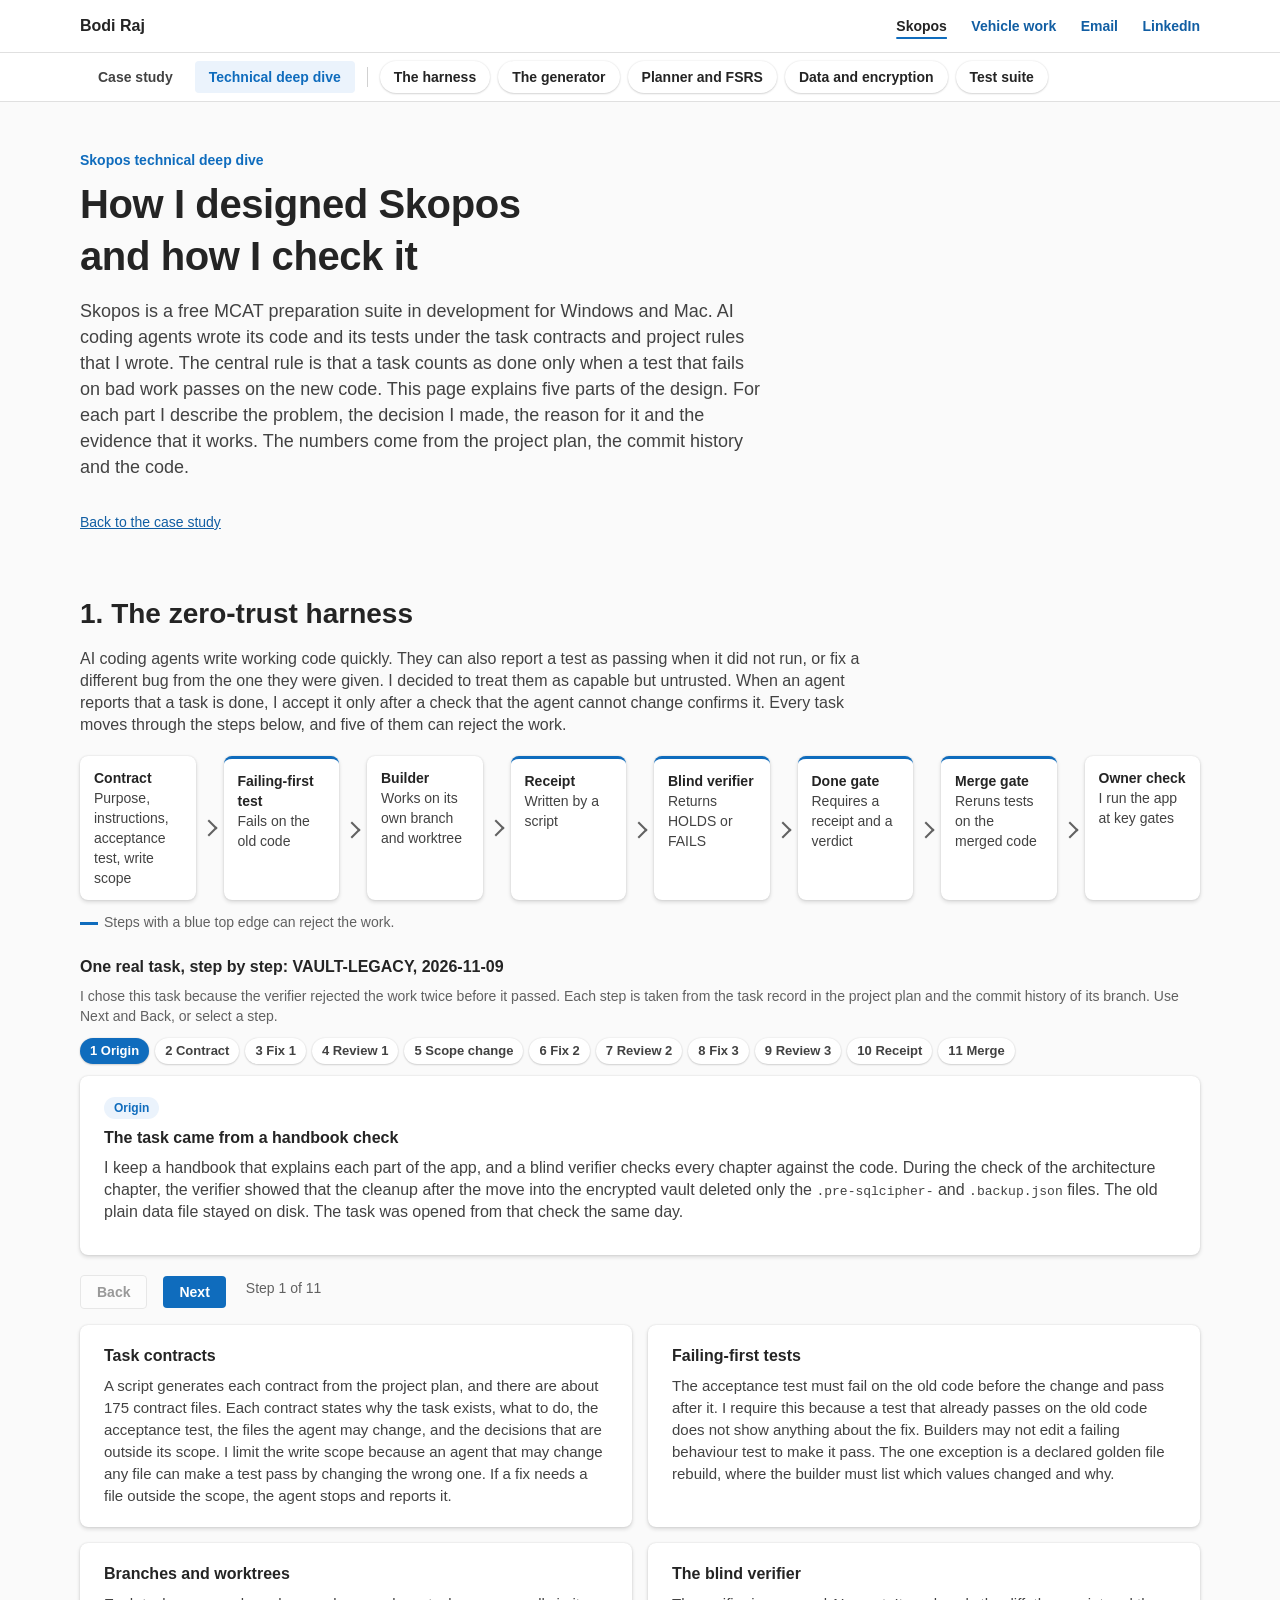
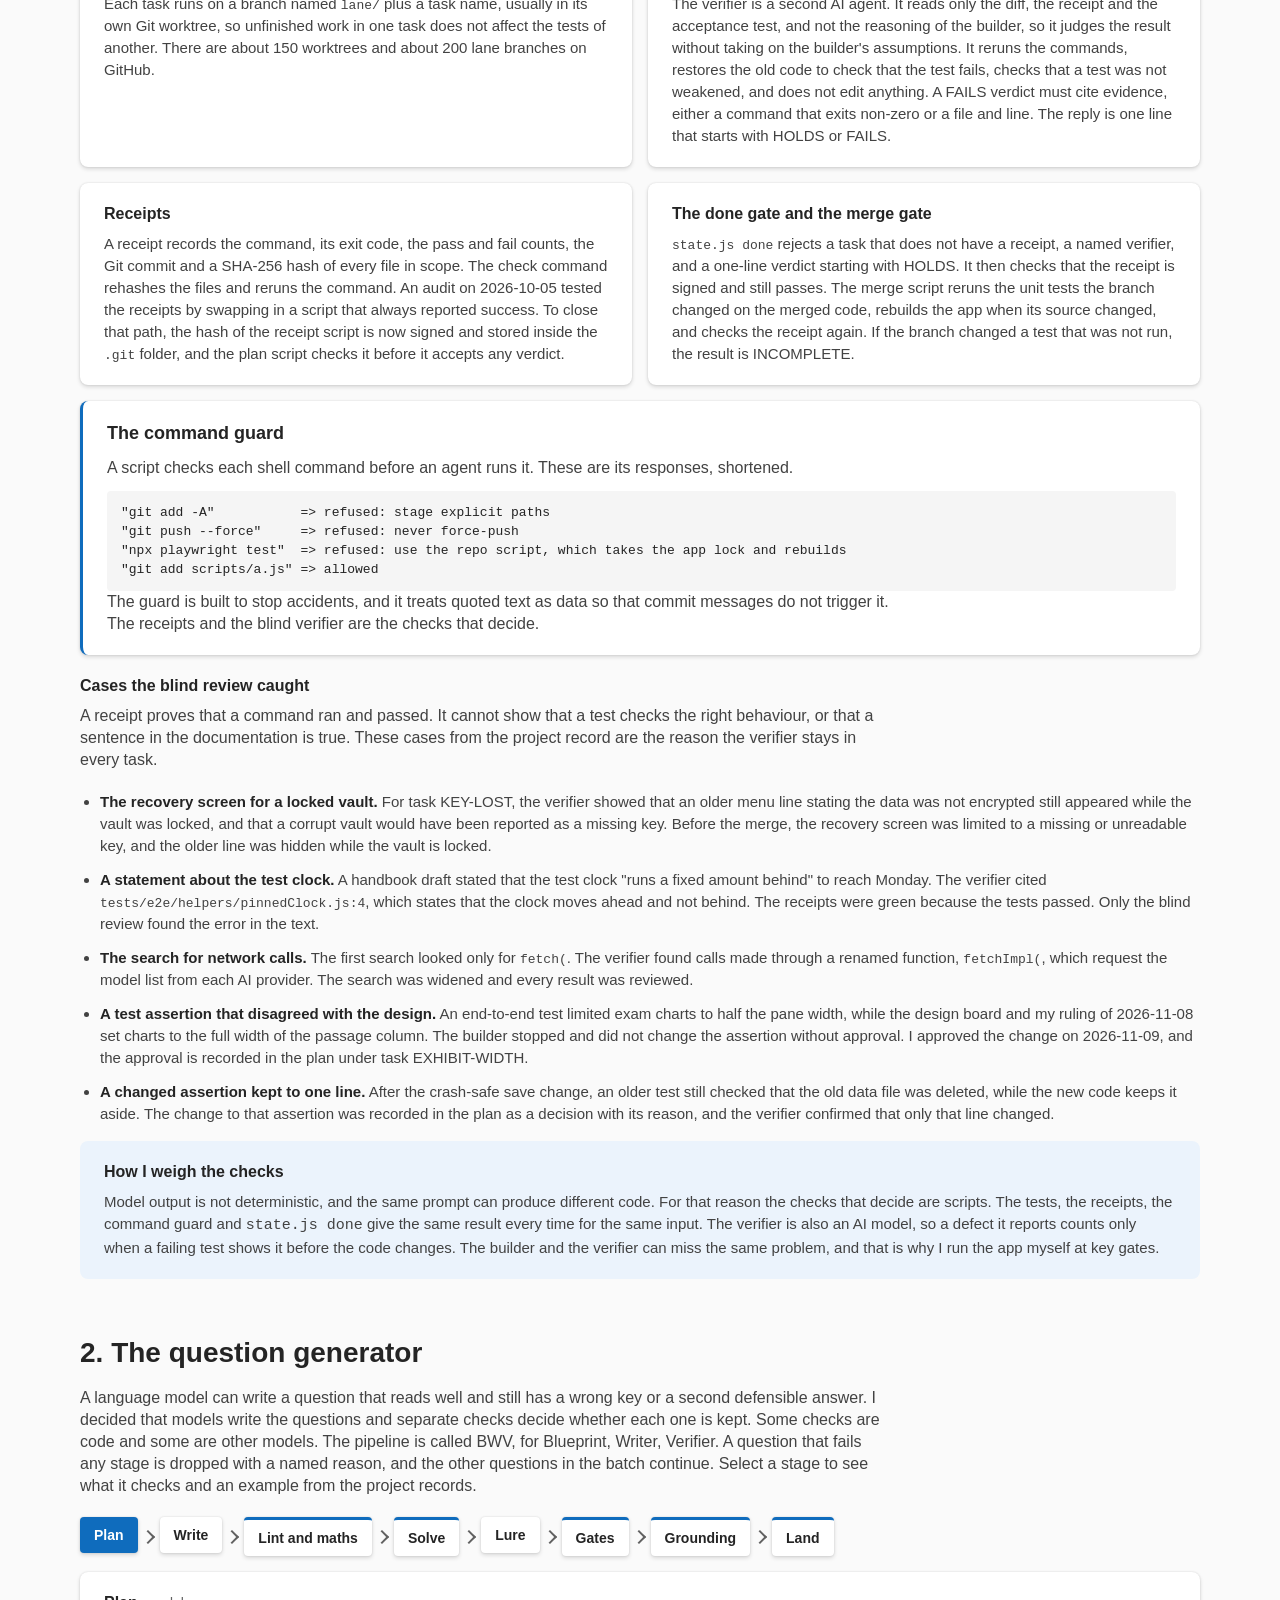
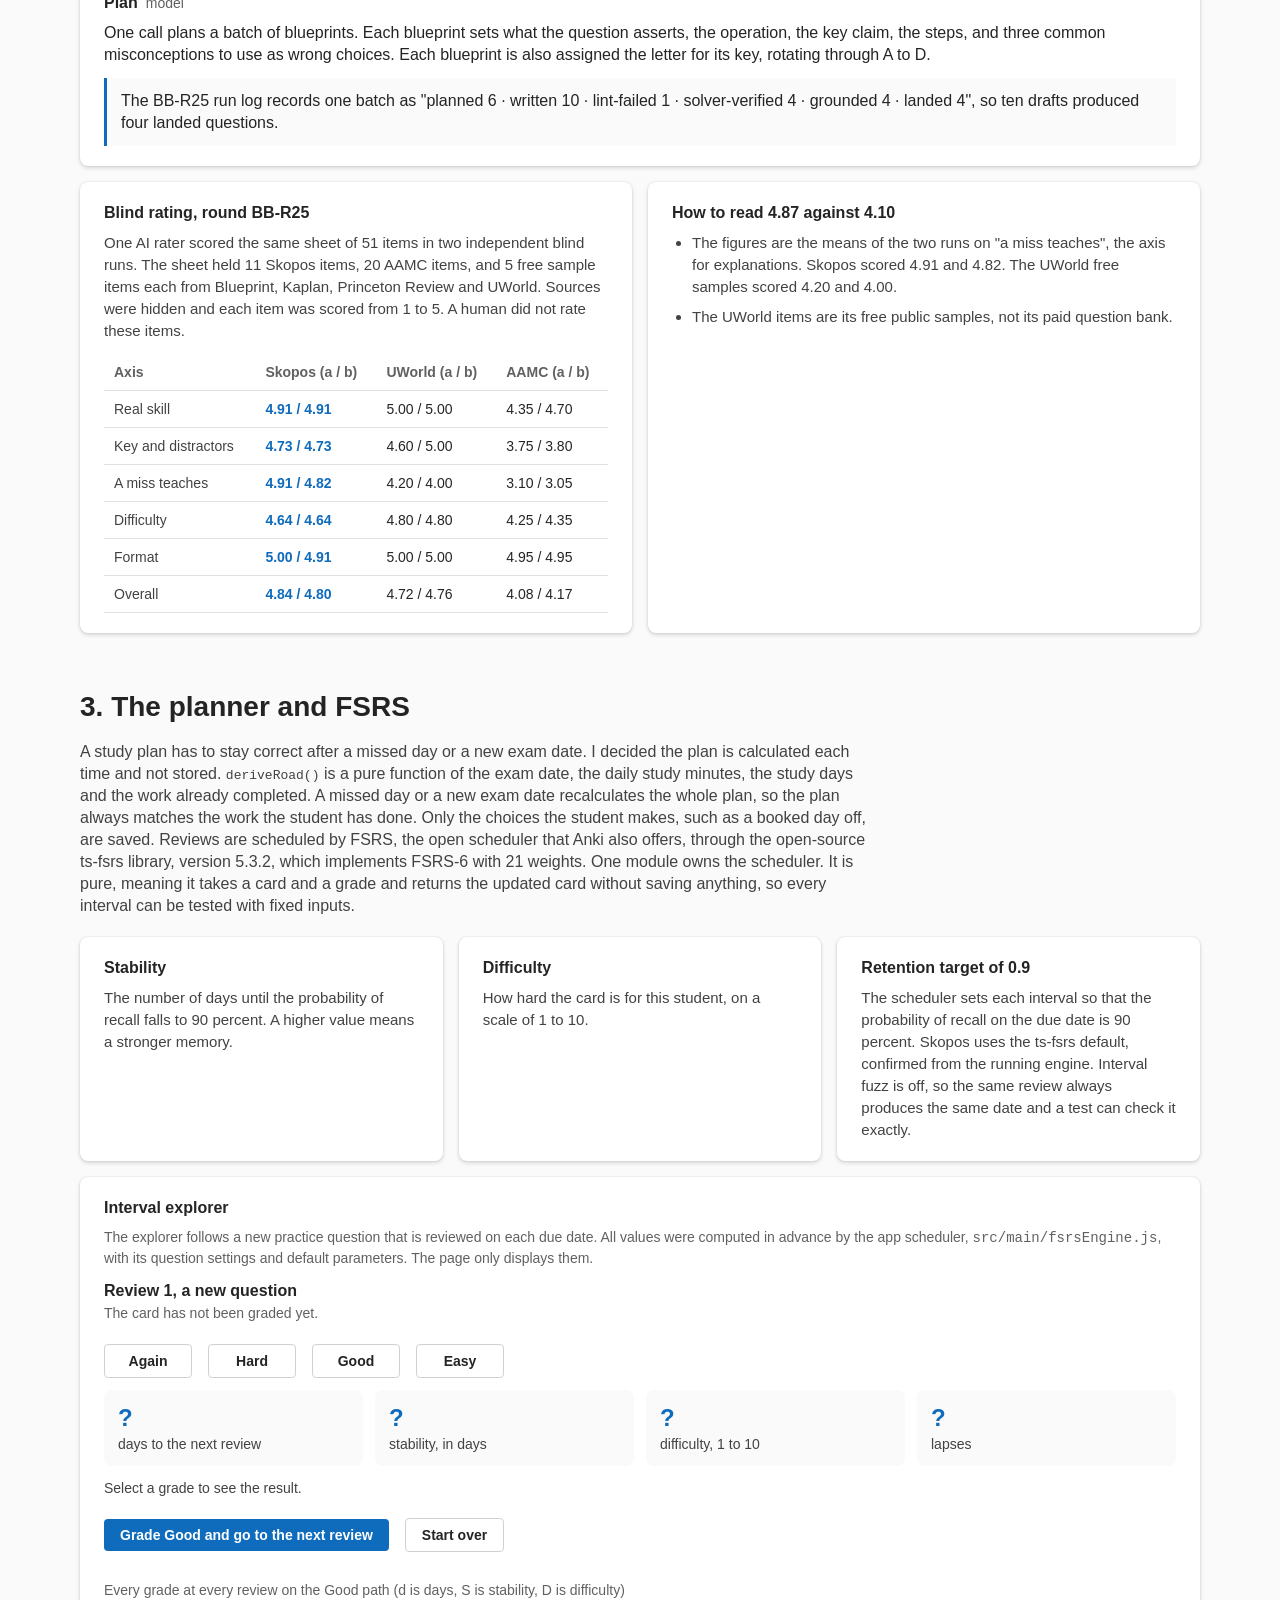
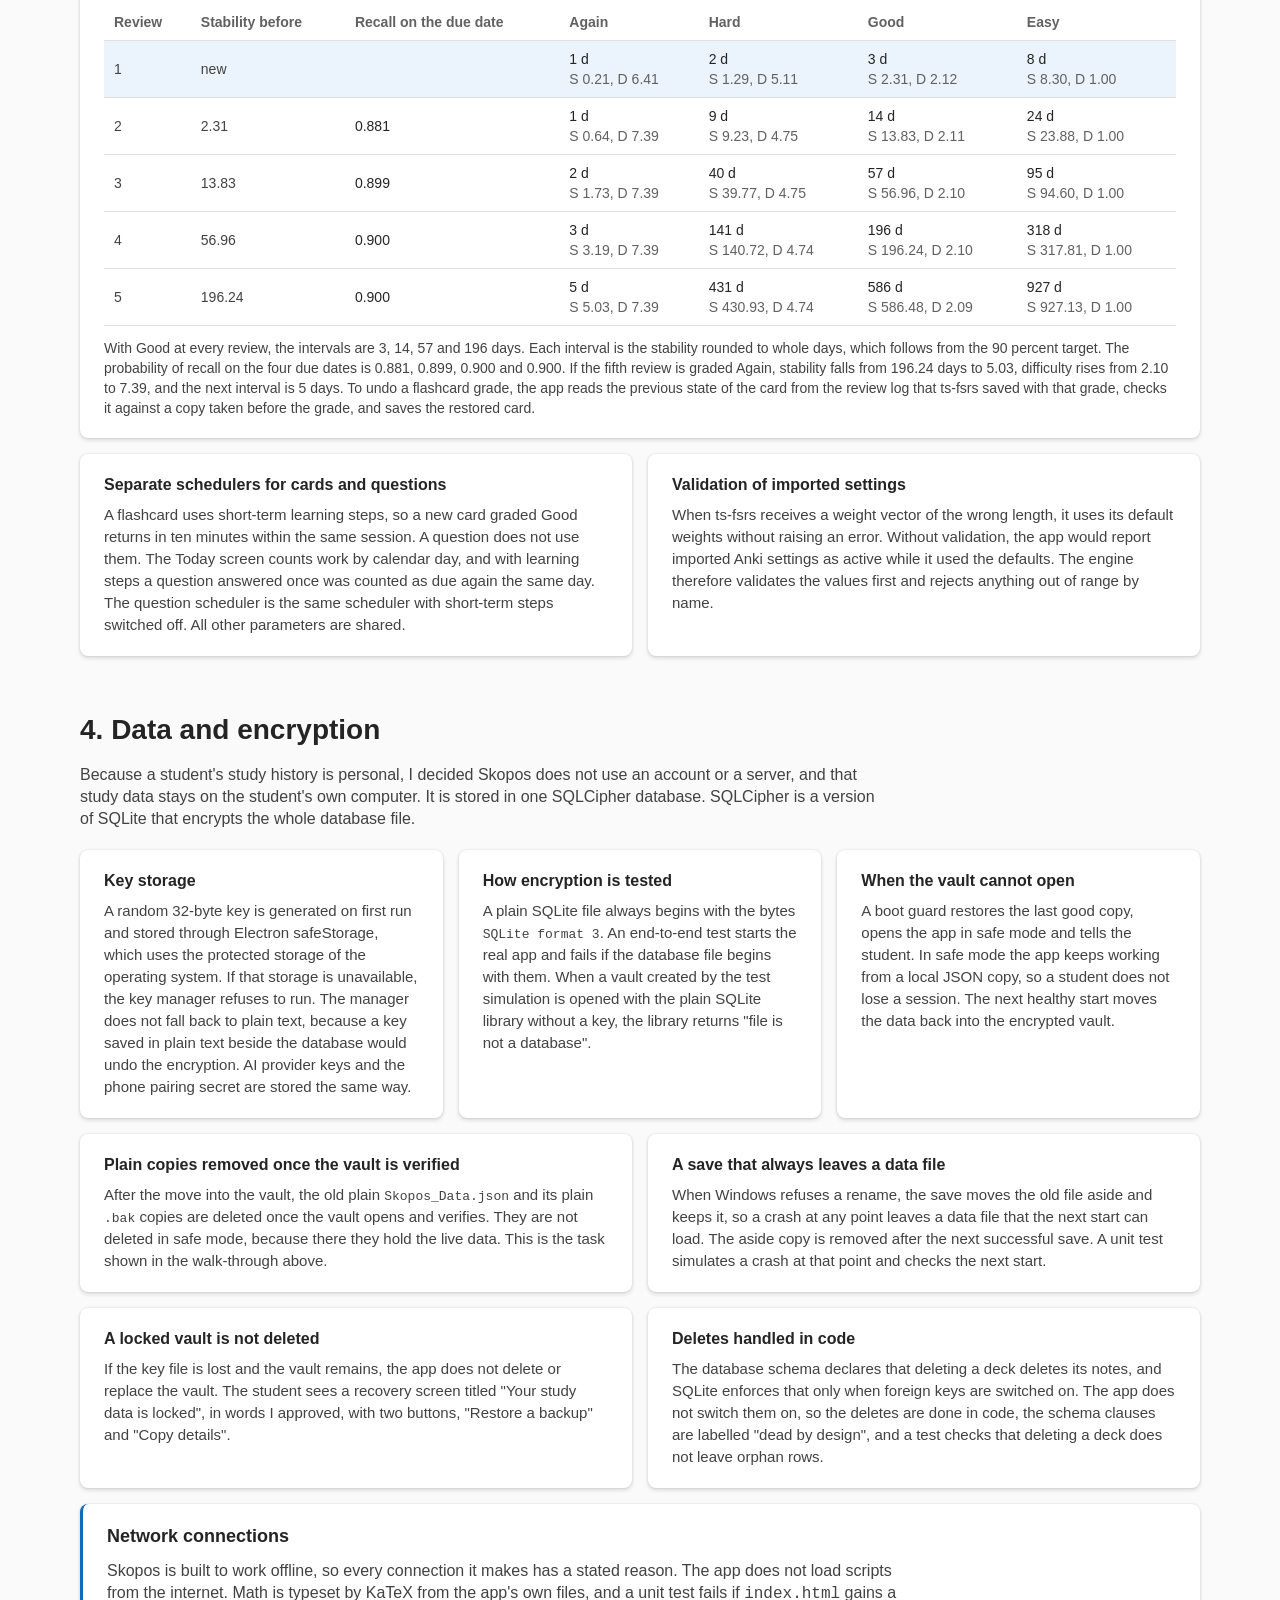
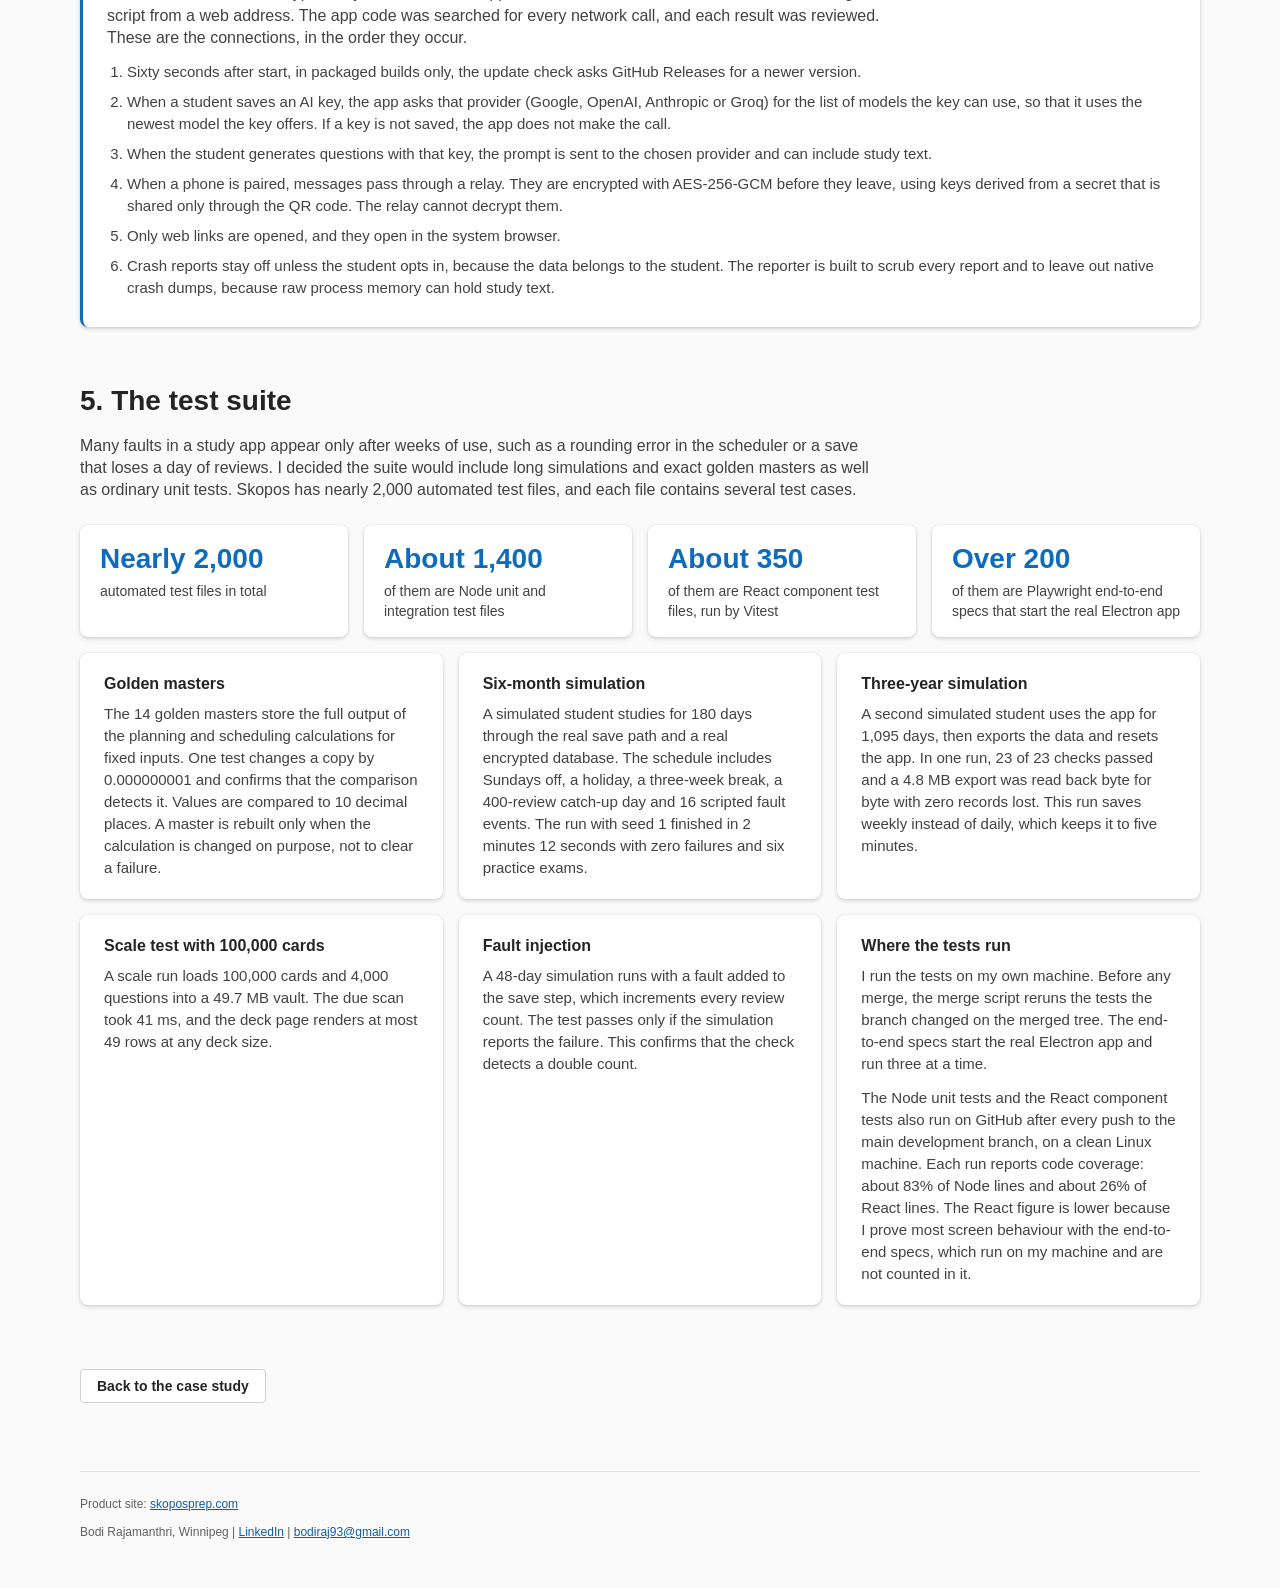
==== commit 4a3a57ae: "Describe Skopos as an MCAT preparation suite; case study says I am building it" ====
--- a/skopos-deep-dive.html
+++ b/skopos-deep-dive.html
@@ -36,7 +36,7 @@
 <section class="hero wrap">
   <p class="eyebrow">Skopos technical deep dive</p>
   <h1>How I designed Skopos and how I check it</h1>
-  <p class="lede">Skopos is a free MCAT study app in development for Windows and Mac. AI coding agents wrote its code and its tests under the task contracts and project rules that I wrote. The central rule is that a task counts as done only when a test that fails on bad work passes on the new code. This page explains five parts of the design. For each part I describe the problem, the decision I made, the reason for it and the evidence that it works. The numbers come from the project plan, the commit history and the code.</p>
+  <p class="lede">Skopos is a free MCAT preparation suite in development for Windows and Mac. AI coding agents wrote its code and its tests under the task contracts and project rules that I wrote. The central rule is that a task counts as done only when a test that fails on bad work passes on the new code. This page explains five parts of the design. For each part I describe the problem, the decision I made, the reason for it and the evidence that it works. The numbers come from the project plan, the commit history and the code.</p>
   <p class="note"><a href="index.html">Back to the case study</a></p>
 </section>
 
